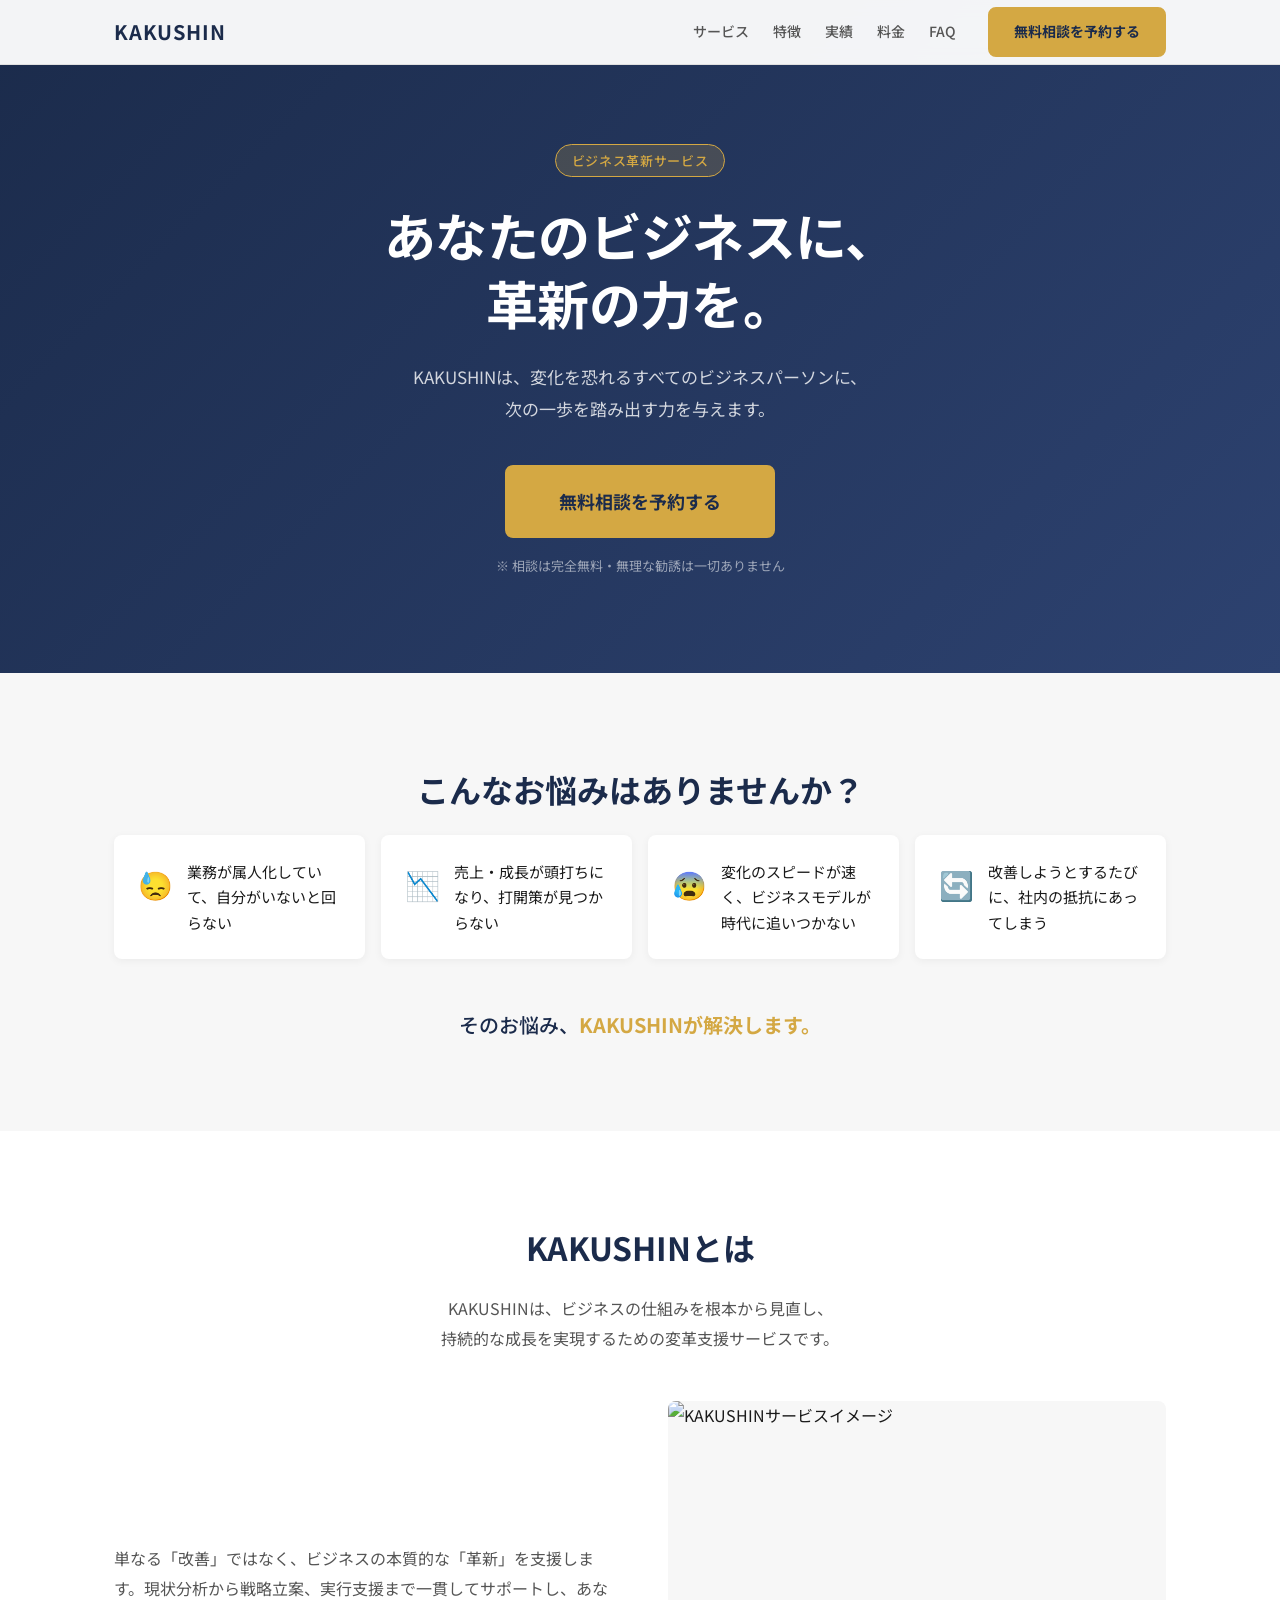
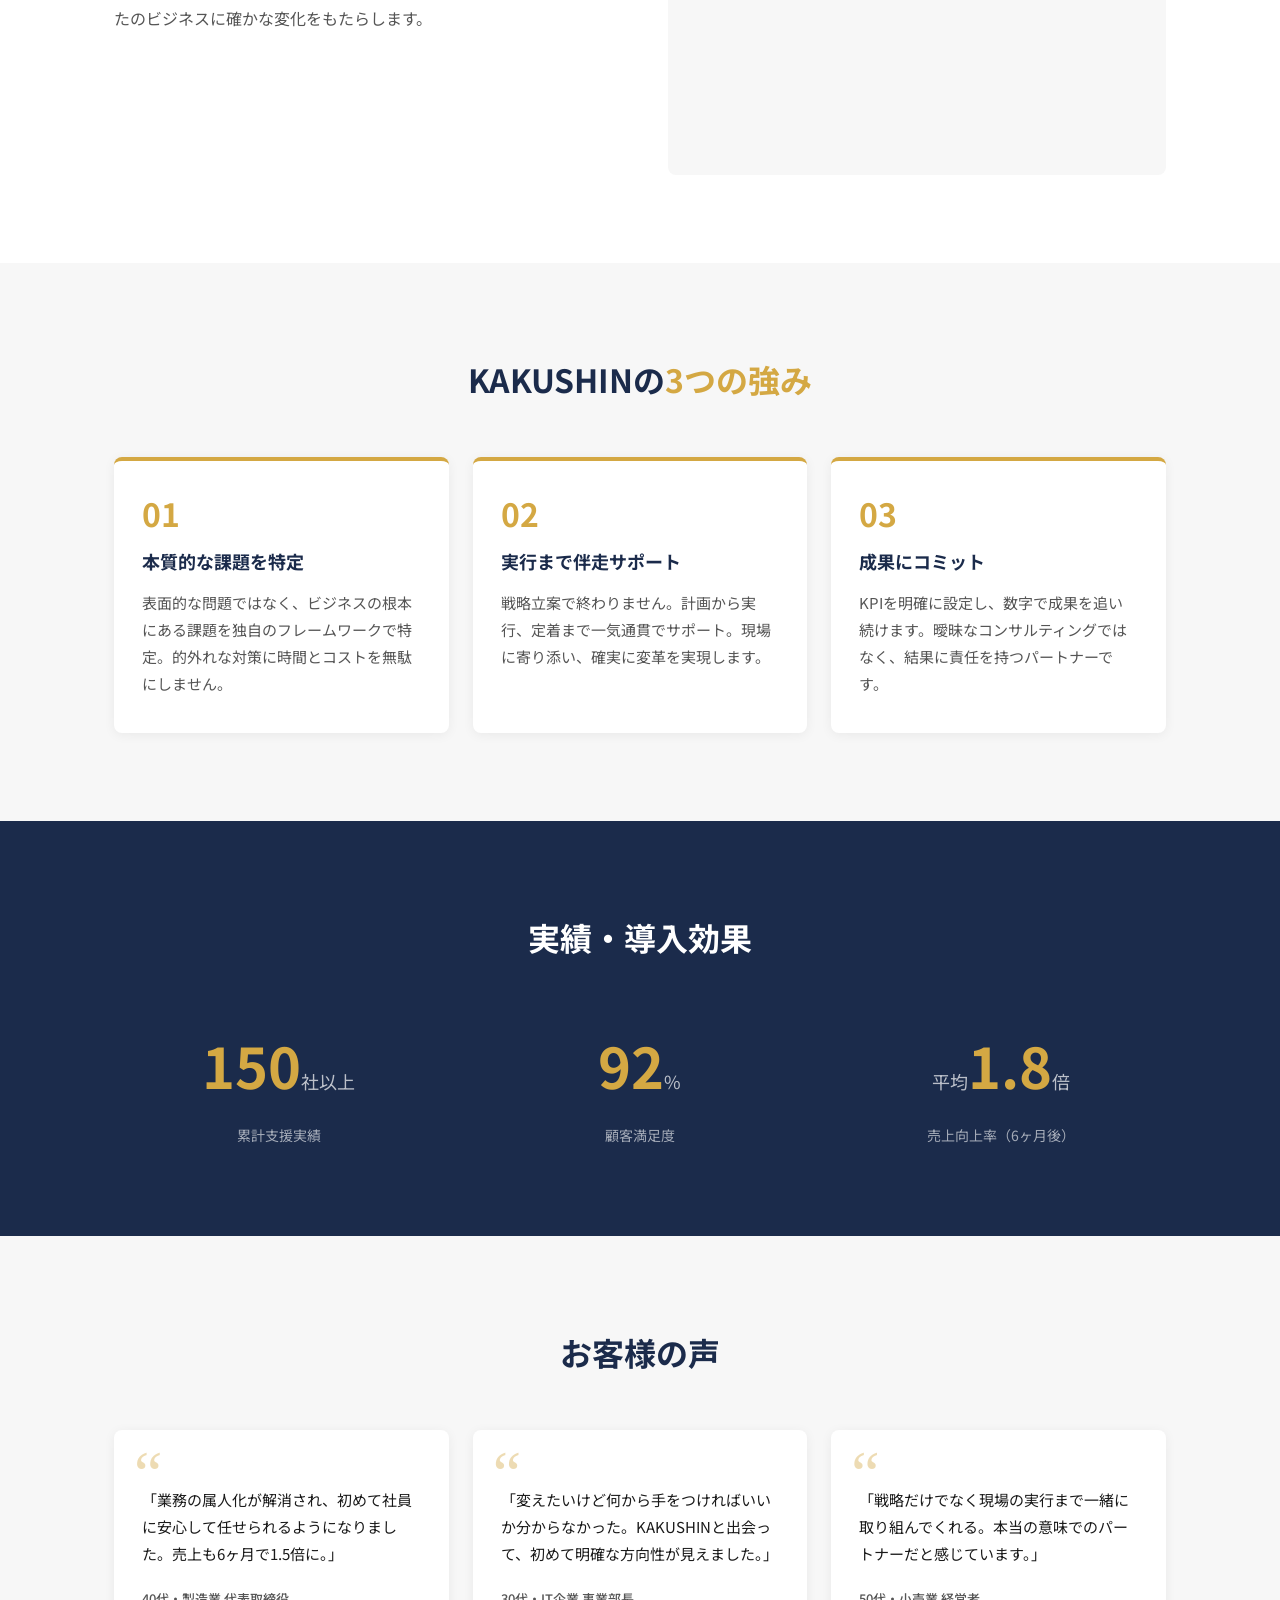
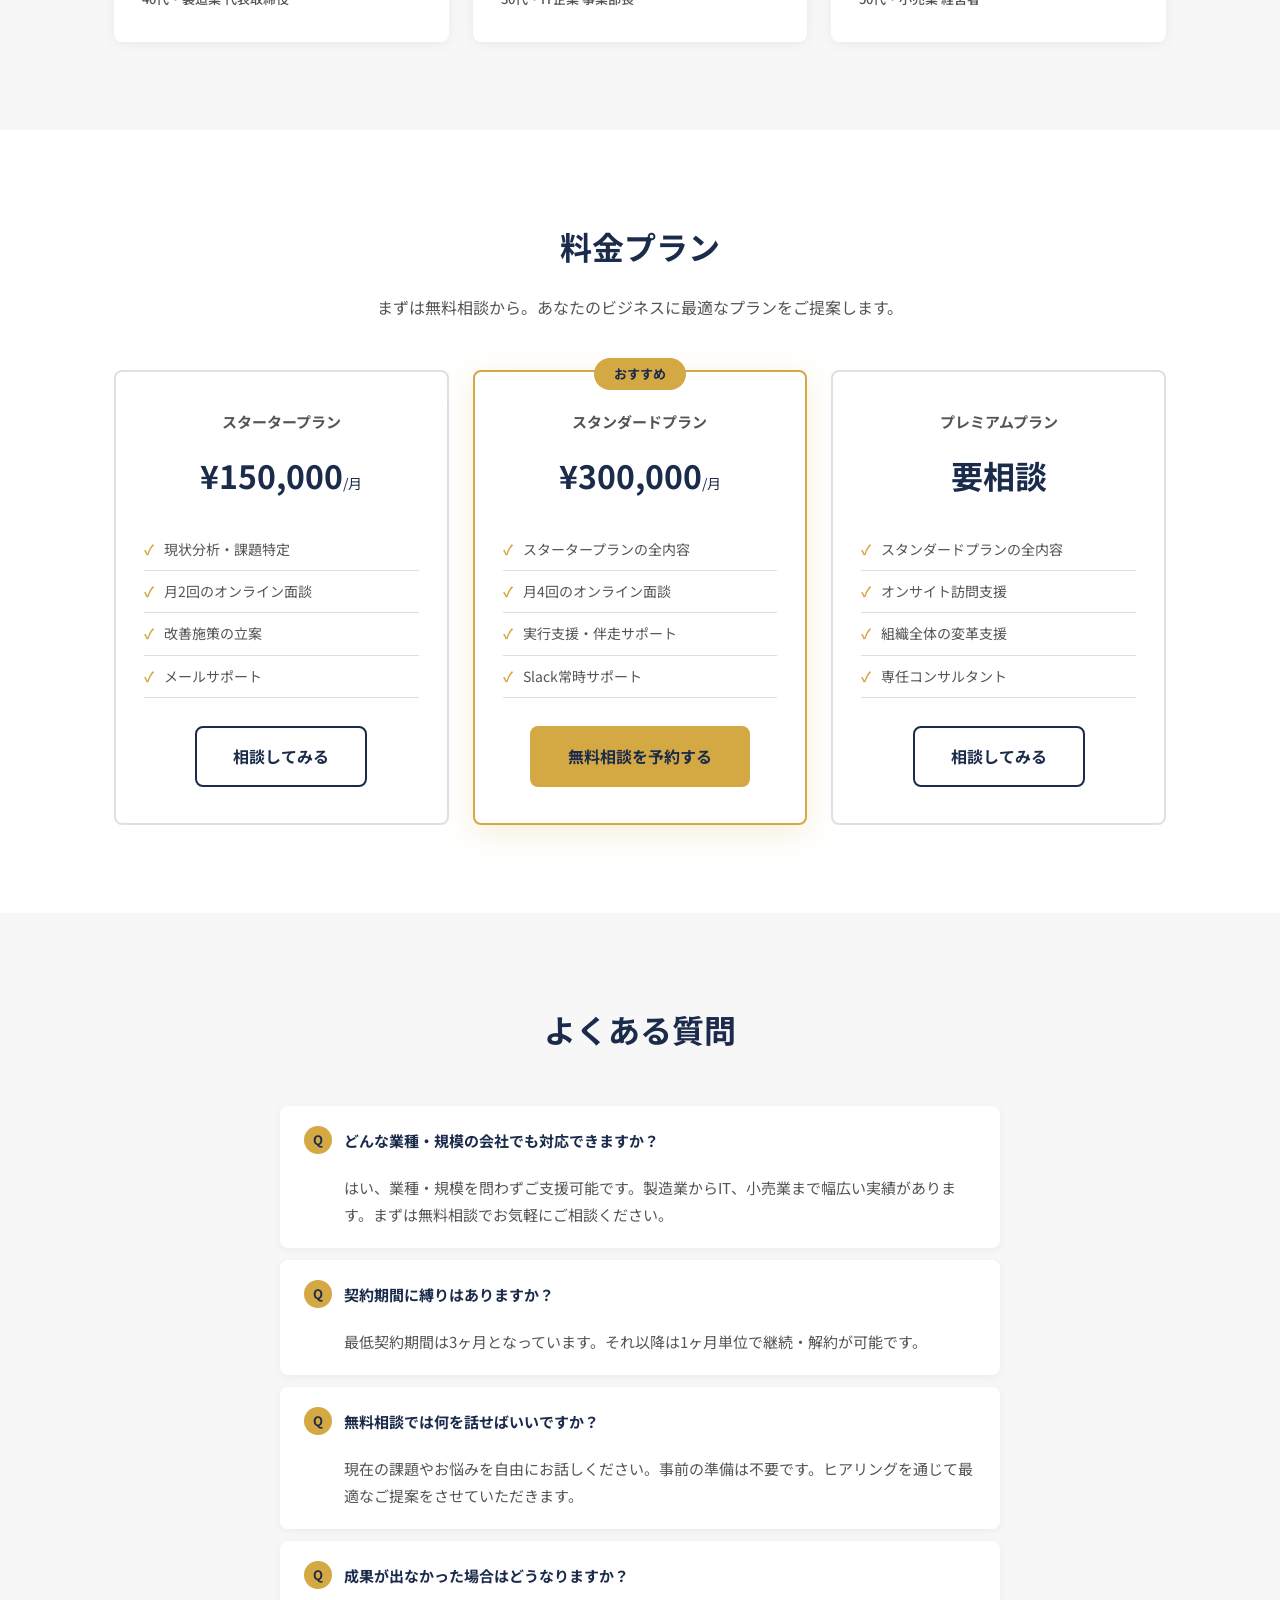
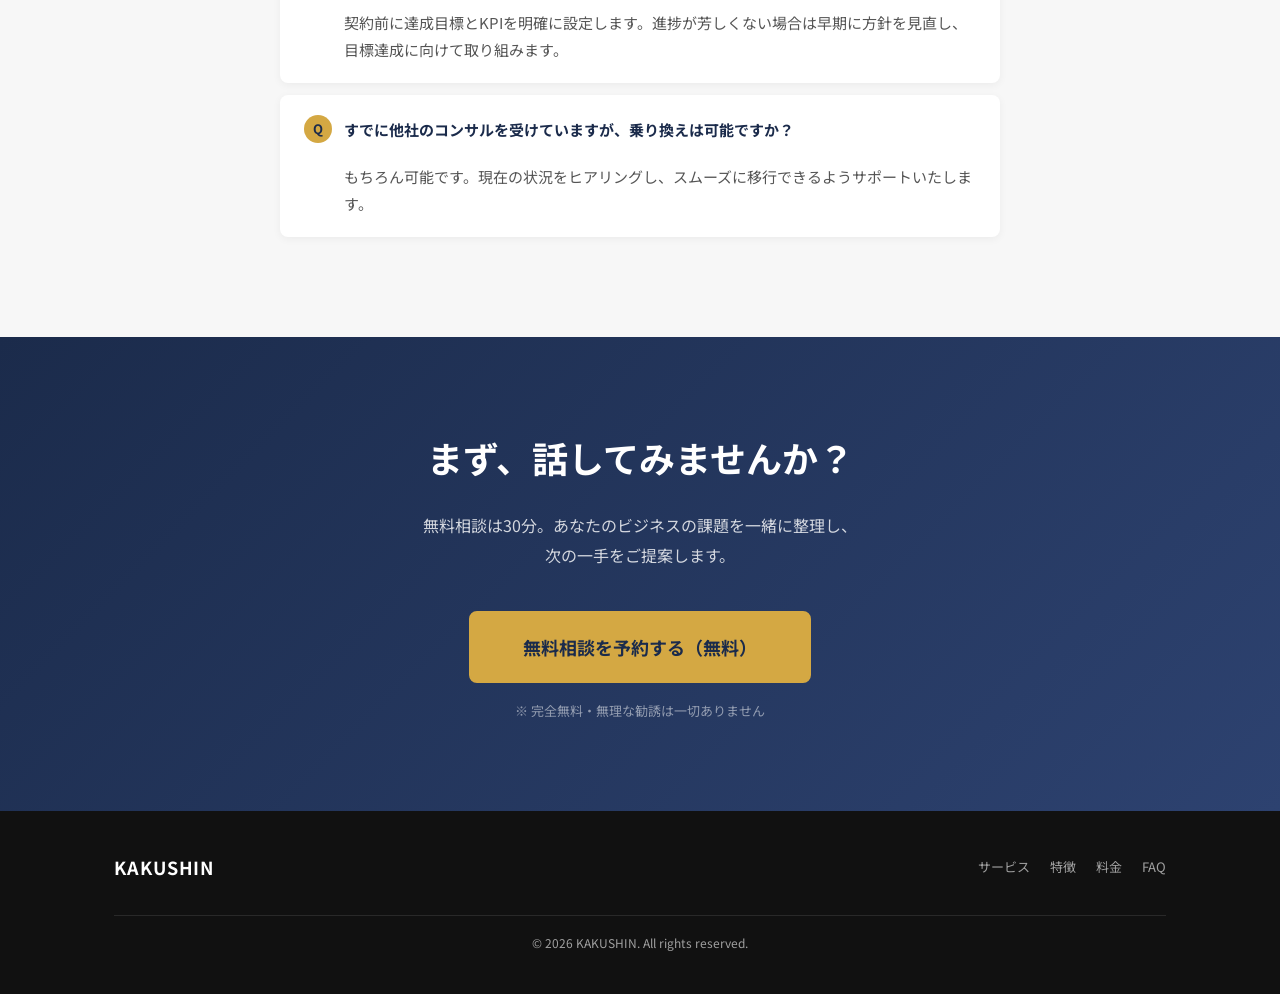
==== index.html @ ec1c3d45 "feat: KAKUSHIN LP初期ファイルを生成 lp-context.mdの内容（KAKUSHIN）を反映してLP制作： - index.html: Hero/課題提起/サービス紹介/特徴/実績" ====
<!DOCTYPE html>
<html lang="ja">
<head>
  <meta charset="UTF-8">
  <meta name="viewport" content="width=device-width, initial-scale=1.0">
  <meta name="description" content="KAKUSHINは、変化を恐れるすべてのビジネスパーソンに、次の一歩を踏み出す力を与えます。ビジネスの仕組みを革新し、持続的な成長を実現する。">
  <meta property="og:title" content="KAKUSHIN | あなたのビジネスに、革新の力を。">
  <meta property="og:description" content="KAKUSHINは、変化を恐れるすべてのビジネスパーソンに、次の一歩を踏み出す力を与えます。">
  <meta property="og:type" content="website">
  <meta property="og:image" content="images/ogp.png">
  <title>KAKUSHIN | あなたのビジネスに、革新の力を。</title>
  <link rel="preconnect" href="https://fonts.googleapis.com">
  <link rel="preconnect" href="https://fonts.gstatic.com" crossorigin>
  <link href="https://fonts.googleapis.com/css2?family=Noto+Sans+JP:wght@400;500;700&display=swap" rel="stylesheet">
  <link rel="stylesheet" href="css/style.css">
</head>
<body>

  <!-- ヘッダー -->
  <header class="header" id="top">
    <div class="container header__inner">
      <a href="#top" class="header__logo">KAKUSHIN</a>
      <nav class="header__nav">
        <a href="#service">サービス</a>
        <a href="#features">特徴</a>
        <a href="#results">実績</a>
        <a href="#price">料金</a>
        <a href="#faq">FAQ</a>
      </nav>
      <a href="#cta" class="btn btn-primary btn--sm">無料相談を予約する</a>
    </div>
  </header>

  <main>

    <!-- Hero -->
    <section class="hero" id="hero">
      <div class="container hero__inner">
        <p class="hero__label">ビジネス革新サービス</p>
        <h1 class="hero__title">あなたのビジネスに、<br>革新の力を。</h1>
        <p class="hero__sub">KAKUSHINは、変化を恐れるすべてのビジネスパーソンに、<br>次の一歩を踏み出す力を与えます。</p>
        <a href="#cta" class="btn btn-primary btn--lg">無料相談を予約する</a>
        <p class="hero__note">※ 相談は完全無料・無理な勧誘は一切ありません</p>
      </div>
    </section>

    <!-- 課題提起 -->
    <section class="problem" id="problem">
      <div class="container">
        <h2 class="section-title">こんなお悩みはありませんか？</h2>
        <ul class="problem__list">
          <li class="problem__item">
            <span class="problem__icon">😓</span>
            <p>業務が属人化していて、自分がいないと回らない</p>
          </li>
          <li class="problem__item">
            <span class="problem__icon">📉</span>
            <p>売上・成長が頭打ちになり、打開策が見つからない</p>
          </li>
          <li class="problem__item">
            <span class="problem__icon">😰</span>
            <p>変化のスピードが速く、ビジネスモデルが時代に追いつかない</p>
          </li>
          <li class="problem__item">
            <span class="problem__icon">🔄</span>
            <p>改善しようとするたびに、社内の抵抗にあってしまう</p>
          </li>
        </ul>
        <p class="problem__message">そのお悩み、<strong>KAKUSHINが解決します。</strong></p>
      </div>
    </section>

    <!-- サービス紹介 -->
    <section class="service" id="service">
      <div class="container">
        <h2 class="section-title">KAKUSHINとは</h2>
        <p class="section-lead">KAKUSHINは、ビジネスの仕組みを根本から見直し、<br>持続的な成長を実現するための変革支援サービスです。</p>
        <div class="service__content">
          <div class="service__text">
            <p>単なる「改善」ではなく、ビジネスの本質的な「革新」を支援します。現状分析から戦略立案、実行支援まで一貫してサポートし、あなたのビジネスに確かな変化をもたらします。</p>
          </div>
          <div class="service__image">
            <img src="images/service.png" alt="KAKUSHINサービスイメージ" loading="lazy" width="560" height="400">
          </div>
        </div>
      </div>
    </section>

    <!-- 特徴 -->
    <section class="features" id="features">
      <div class="container">
        <h2 class="section-title">KAKUSHINの<span class="text-accent">3つの強み</span></h2>
        <div class="features__grid">
          <div class="feature-card">
            <div class="feature-card__number">01</div>
            <h3 class="feature-card__title">本質的な課題を特定</h3>
            <p class="feature-card__text">表面的な問題ではなく、ビジネスの根本にある課題を独自のフレームワークで特定。的外れな対策に時間とコストを無駄にしません。</p>
          </div>
          <div class="feature-card">
            <div class="feature-card__number">02</div>
            <h3 class="feature-card__title">実行まで伴走サポート</h3>
            <p class="feature-card__text">戦略立案で終わりません。計画から実行、定着まで一気通貫でサポート。現場に寄り添い、確実に変革を実現します。</p>
          </div>
          <div class="feature-card">
            <div class="feature-card__number">03</div>
            <h3 class="feature-card__title">成果にコミット</h3>
            <p class="feature-card__text">KPIを明確に設定し、数字で成果を追い続けます。曖昧なコンサルティングではなく、結果に責任を持つパートナーです。</p>
          </div>
        </div>
      </div>
    </section>

    <!-- 実績 -->
    <section class="results" id="results">
      <div class="container">
        <h2 class="section-title">実績・導入効果</h2>
        <div class="results__grid">
          <div class="result-item">
            <p class="result-item__number"><span>150</span>社以上</p>
            <p class="result-item__label">累計支援実績</p>
          </div>
          <div class="result-item">
            <p class="result-item__number"><span>92</span>%</p>
            <p class="result-item__label">顧客満足度</p>
          </div>
          <div class="result-item">
            <p class="result-item__number">平均<span>1.8</span>倍</p>
            <p class="result-item__label">売上向上率（6ヶ月後）</p>
          </div>
        </div>
      </div>
    </section>

    <!-- お客様の声 -->
    <section class="testimonials" id="testimonials">
      <div class="container">
        <h2 class="section-title">お客様の声</h2>
        <div class="testimonials__grid">
          <div class="testimonial-card">
            <p class="testimonial-card__text">「業務の属人化が解消され、初めて社員に安心して任せられるようになりました。売上も6ヶ月で1.5倍に。」</p>
            <p class="testimonial-card__author">40代・製造業 代表取締役</p>
          </div>
          <div class="testimonial-card">
            <p class="testimonial-card__text">「変えたいけど何から手をつければいいか分からなかった。KAKUSHINと出会って、初めて明確な方向性が見えました。」</p>
            <p class="testimonial-card__author">30代・IT企業 事業部長</p>
          </div>
          <div class="testimonial-card">
            <p class="testimonial-card__text">「戦略だけでなく現場の実行まで一緒に取り組んでくれる。本当の意味でのパートナーだと感じています。」</p>
            <p class="testimonial-card__author">50代・小売業 経営者</p>
          </div>
        </div>
      </div>
    </section>

    <!-- 料金 -->
    <section class="price" id="price">
      <div class="container">
        <h2 class="section-title">料金プラン</h2>
        <p class="section-lead">まずは無料相談から。あなたのビジネスに最適なプランをご提案します。</p>
        <div class="price__grid">
          <div class="price-card">
            <p class="price-card__name">スタータープラン</p>
            <p class="price-card__price">¥150,000<span>/月</span></p>
            <ul class="price-card__list">
              <li>現状分析・課題特定</li>
              <li>月2回のオンライン面談</li>
              <li>改善施策の立案</li>
              <li>メールサポート</li>
            </ul>
            <a href="#cta" class="btn btn-outline">相談してみる</a>
          </div>
          <div class="price-card price-card--recommended">
            <p class="price-card__badge">おすすめ</p>
            <p class="price-card__name">スタンダードプラン</p>
            <p class="price-card__price">¥300,000<span>/月</span></p>
            <ul class="price-card__list">
              <li>スタータープランの全内容</li>
              <li>月4回のオンライン面談</li>
              <li>実行支援・伴走サポート</li>
              <li>Slack常時サポート</li>
            </ul>
            <a href="#cta" class="btn btn-primary">無料相談を予約する</a>
          </div>
          <div class="price-card">
            <p class="price-card__name">プレミアムプラン</p>
            <p class="price-card__price">要相談</p>
            <ul class="price-card__list">
              <li>スタンダードプランの全内容</li>
              <li>オンサイト訪問支援</li>
              <li>組織全体の変革支援</li>
              <li>専任コンサルタント</li>
            </ul>
            <a href="#cta" class="btn btn-outline">相談してみる</a>
          </div>
        </div>
      </div>
    </section>

    <!-- FAQ -->
    <section class="faq" id="faq">
      <div class="container">
        <h2 class="section-title">よくある質問</h2>
        <dl class="faq__list">
          <div class="faq__item">
            <dt class="faq__question">どんな業種・規模の会社でも対応できますか？</dt>
            <dd class="faq__answer">はい、業種・規模を問わずご支援可能です。製造業からIT、小売業まで幅広い実績があります。まずは無料相談でお気軽にご相談ください。</dd>
          </div>
          <div class="faq__item">
            <dt class="faq__question">契約期間に縛りはありますか？</dt>
            <dd class="faq__answer">最低契約期間は3ヶ月となっています。それ以降は1ヶ月単位で継続・解約が可能です。</dd>
          </div>
          <div class="faq__item">
            <dt class="faq__question">無料相談では何を話せばいいですか？</dt>
            <dd class="faq__answer">現在の課題やお悩みを自由にお話しください。事前の準備は不要です。ヒアリングを通じて最適なご提案をさせていただきます。</dd>
          </div>
          <div class="faq__item">
            <dt class="faq__question">成果が出なかった場合はどうなりますか？</dt>
            <dd class="faq__answer">契約前に達成目標とKPIを明確に設定します。進捗が芳しくない場合は早期に方針を見直し、目標達成に向けて取り組みます。</dd>
          </div>
          <div class="faq__item">
            <dt class="faq__question">すでに他社のコンサルを受けていますが、乗り換えは可能ですか？</dt>
            <dd class="faq__answer">もちろん可能です。現在の状況をヒアリングし、スムーズに移行できるようサポートいたします。</dd>
          </div>
        </dl>
      </div>
    </section>

    <!-- 最終CTA -->
    <section class="cta" id="cta">
      <div class="container">
        <h2 class="cta__title">まず、話してみませんか？</h2>
        <p class="cta__text">無料相談は30分。あなたのビジネスの課題を一緒に整理し、<br>次の一手をご提案します。</p>
        <a href="https://forms.gle/" class="btn btn-primary btn--lg">無料相談を予約する（無料）</a>
        <p class="cta__note">※ 完全無料・無理な勧誘は一切ありません</p>
      </div>
    </section>

  </main>

  <!-- フッター -->
  <footer class="footer">
    <div class="container footer__inner">
      <p class="footer__logo">KAKUSHIN</p>
      <nav class="footer__nav">
        <a href="#service">サービス</a>
        <a href="#features">特徴</a>
        <a href="#price">料金</a>
        <a href="#faq">FAQ</a>
      </nav>
      <p class="footer__copy">&copy; 2026 KAKUSHIN. All rights reserved.</p>
    </div>
  </footer>

  <script src="js/main.js" defer></script>
</body>
</html>
---- css/style.css ----
/* ============================================
   CSS カスタムプロパティ（デザイントークン）
   ============================================ */
:root {
  --color-primary: #1B2B4B;
  --color-primary-dark: #111d33;
  --color-accent: #D4A843;
  --color-accent-dark: #b8902e;
  --color-text: #1A1A1A;
  --color-text-light: #555555;
  --color-bg: #FFFFFF;
  --color-bg-gray: #F7F7F7;
  --color-bg-dark: #1B2B4B;
  --color-border: #E0E0E0;

  --font-base: 'Noto Sans JP', sans-serif;
  --font-size-base: 16px;
  --line-height-base: 1.8;

  --max-width: 1100px;
  --section-padding: 88px 20px;
  --radius: 8px;

  --transition: 0.2s ease;
}

/* ============================================
   リセット・ベース
   ============================================ */
*, *::before, *::after { box-sizing: border-box; margin: 0; padding: 0; }
html { font-size: var(--font-size-base); scroll-behavior: smooth; }
body { font-family: var(--font-base); color: var(--color-text); line-height: var(--line-height-base); background: var(--color-bg); }
img { max-width: 100%; height: auto; display: block; }
a { color: inherit; text-decoration: none; transition: opacity var(--transition); }
a:hover { opacity: 0.75; }
ul { list-style: none; }

/* ============================================
   コンテナ
   ============================================ */
.container {
  max-width: var(--max-width);
  margin: 0 auto;
  padding: 0 24px;
}

/* ============================================
   共通セクション
   ============================================ */
section { padding: var(--section-padding); }

.section-title {
  font-size: clamp(1.5rem, 3vw, 2rem);
  font-weight: 700;
  text-align: center;
  margin-bottom: 16px;
  color: var(--color-primary);
}

.section-lead {
  font-size: 1rem;
  text-align: center;
  color: var(--color-text-light);
  margin-bottom: 48px;
  line-height: 1.9;
}

.text-accent { color: var(--color-accent); }

/* ============================================
   ボタン
   ============================================ */
.btn {
  display: inline-block;
  padding: 14px 36px;
  border-radius: var(--radius);
  font-size: 1rem;
  font-weight: 700;
  cursor: pointer;
  transition: opacity var(--transition), transform var(--transition);
  border: 2px solid transparent;
  text-align: center;
}
.btn:hover { opacity: 0.88; transform: translateY(-1px); }

.btn-primary {
  background: var(--color-accent);
  color: var(--color-primary);
  border-color: var(--color-accent);
}

.btn-outline {
  background: transparent;
  color: var(--color-primary);
  border-color: var(--color-primary);
}

.btn--sm { padding: 10px 24px; font-size: 0.875rem; }
.btn--lg { padding: 18px 52px; font-size: 1.125rem; }

/* ============================================
   ヘッダー
   ============================================ */
.header {
  position: fixed;
  top: 0;
  left: 0;
  right: 0;
  z-index: 100;
  background: rgba(255, 255, 255, 0.95);
  backdrop-filter: blur(8px);
  border-bottom: 1px solid var(--color-border);
  transition: box-shadow var(--transition);
}
.header.is-scrolled { box-shadow: 0 2px 16px rgba(0,0,0,0.08); }

.header__inner {
  display: flex;
  align-items: center;
  gap: 32px;
  height: 64px;
}

.header__logo {
  font-size: 1.25rem;
  font-weight: 700;
  color: var(--color-primary);
  letter-spacing: 0.05em;
  flex-shrink: 0;
}

.header__nav {
  display: flex;
  gap: 24px;
  margin-left: auto;
}
.header__nav a {
  font-size: 0.875rem;
  color: var(--color-text-light);
  font-weight: 500;
}
.header__nav a:hover { color: var(--color-primary); opacity: 1; }

/* ============================================
   Hero
   ============================================ */
.hero {
  background: linear-gradient(135deg, var(--color-primary) 0%, #2d4270 100%);
  color: #fff;
  padding: 144px 20px 96px;
  text-align: center;
}

.hero__label {
  display: inline-block;
  background: rgba(212, 168, 67, 0.2);
  color: var(--color-accent);
  border: 1px solid var(--color-accent);
  padding: 4px 16px;
  border-radius: 100px;
  font-size: 0.8125rem;
  font-weight: 500;
  margin-bottom: 24px;
  letter-spacing: 0.05em;
}

.hero__title {
  font-size: clamp(2rem, 5vw, 3.25rem);
  font-weight: 700;
  line-height: 1.3;
  margin-bottom: 24px;
  letter-spacing: -0.01em;
}

.hero__sub {
  font-size: clamp(0.9375rem, 2vw, 1.0625rem);
  color: rgba(255,255,255,0.8);
  margin-bottom: 40px;
  line-height: 1.9;
}

.hero__note {
  margin-top: 16px;
  font-size: 0.8125rem;
  color: rgba(255,255,255,0.55);
}

/* ============================================
   課題提起
   ============================================ */
.problem { background: var(--color-bg-gray); }

.problem__list {
  display: grid;
  grid-template-columns: repeat(auto-fit, minmax(240px, 1fr));
  gap: 16px;
  margin-bottom: 48px;
}

.problem__item {
  background: #fff;
  border-radius: var(--radius);
  padding: 24px;
  display: flex;
  align-items: flex-start;
  gap: 14px;
  box-shadow: 0 2px 8px rgba(0,0,0,0.05);
}

.problem__icon { font-size: 1.75rem; flex-shrink: 0; }

.problem__item p { font-size: 0.9375rem; line-height: 1.7; }

.problem__message {
  text-align: center;
  font-size: 1.25rem;
  font-weight: 500;
  color: var(--color-primary);
}
.problem__message strong { color: var(--color-accent); font-weight: 700; }

/* ============================================
   サービス紹介
   ============================================ */
.service__content {
  display: grid;
  grid-template-columns: 1fr 1fr;
  gap: 56px;
  align-items: center;
  margin-top: 48px;
}

.service__text {
  font-size: 1rem;
  line-height: 1.9;
  color: var(--color-text-light);
}

.service__image img {
  border-radius: var(--radius);
  background: var(--color-bg-gray);
  width: 100%;
  aspect-ratio: 4/3;
  object-fit: cover;
}

/* ============================================
   特徴
   ============================================ */
.features { background: var(--color-bg-gray); }

.features__grid {
  display: grid;
  grid-template-columns: repeat(auto-fit, minmax(280px, 1fr));
  gap: 24px;
  margin-top: 48px;
}

.feature-card {
  background: #fff;
  border-radius: var(--radius);
  padding: 36px 28px;
  box-shadow: 0 2px 12px rgba(0,0,0,0.06);
  border-top: 4px solid var(--color-accent);
}

.feature-card__number {
  font-size: 2rem;
  font-weight: 700;
  color: var(--color-accent);
  font-variant-numeric: tabular-nums;
  margin-bottom: 16px;
  line-height: 1;
}

.feature-card__title {
  font-size: 1.125rem;
  font-weight: 700;
  color: var(--color-primary);
  margin-bottom: 12px;
}

.feature-card__text {
  font-size: 0.9375rem;
  color: var(--color-text-light);
  line-height: 1.8;
}

/* ============================================
   実績
   ============================================ */
.results {
  background: var(--color-bg-dark);
  color: #fff;
}
.results .section-title { color: #fff; }

.results__grid {
  display: grid;
  grid-template-columns: repeat(auto-fit, minmax(200px, 1fr));
  gap: 32px;
  margin-top: 48px;
  text-align: center;
}

.result-item__number {
  font-size: 1.125rem;
  color: rgba(255,255,255,0.7);
  margin-bottom: 8px;
}
.result-item__number span {
  font-size: clamp(2.5rem, 5vw, 3.5rem);
  font-weight: 700;
  color: var(--color-accent);
  display: inline-block;
}

.result-item__label {
  font-size: 0.875rem;
  color: rgba(255,255,255,0.6);
}

/* ============================================
   お客様の声
   ============================================ */
.testimonials { background: var(--color-bg-gray); }

.testimonials__grid {
  display: grid;
  grid-template-columns: repeat(auto-fit, minmax(280px, 1fr));
  gap: 24px;
  margin-top: 48px;
}

.testimonial-card {
  background: #fff;
  border-radius: var(--radius);
  padding: 32px 28px;
  box-shadow: 0 2px 12px rgba(0,0,0,0.06);
  position: relative;
}
.testimonial-card::before {
  content: '\201C';
  font-size: 4rem;
  color: var(--color-accent);
  line-height: 1;
  position: absolute;
  top: 12px;
  left: 20px;
  font-family: Georgia, serif;
  opacity: 0.4;
}

.testimonial-card__text {
  font-size: 0.9375rem;
  line-height: 1.8;
  color: var(--color-text);
  margin-bottom: 20px;
  padding-top: 24px;
}

.testimonial-card__author {
  font-size: 0.8125rem;
  color: var(--color-text-light);
  font-weight: 500;
}

/* ============================================
   料金
   ============================================ */
.price__grid {
  display: grid;
  grid-template-columns: repeat(auto-fit, minmax(260px, 1fr));
  gap: 24px;
  margin-top: 48px;
  align-items: start;
}

.price-card {
  background: #fff;
  border: 2px solid var(--color-border);
  border-radius: var(--radius);
  padding: 36px 28px;
  text-align: center;
  position: relative;
}

.price-card--recommended {
  border-color: var(--color-accent);
  box-shadow: 0 8px 32px rgba(212, 168, 67, 0.2);
  transform: scale(1.02);
}

.price-card__badge {
  position: absolute;
  top: -14px;
  left: 50%;
  transform: translateX(-50%);
  background: var(--color-accent);
  color: var(--color-primary);
  font-size: 0.8125rem;
  font-weight: 700;
  padding: 4px 20px;
  border-radius: 100px;
  white-space: nowrap;
}

.price-card__name {
  font-size: 0.9375rem;
  font-weight: 700;
  color: var(--color-text-light);
  margin-bottom: 12px;
}

.price-card__price {
  font-size: 2rem;
  font-weight: 700;
  color: var(--color-primary);
  margin-bottom: 24px;
}
.price-card__price span { font-size: 0.875rem; font-weight: 400; }

.price-card__list {
  text-align: left;
  margin-bottom: 28px;
}
.price-card__list li {
  font-size: 0.875rem;
  color: var(--color-text-light);
  padding: 8px 0;
  border-bottom: 1px solid var(--color-border);
  padding-left: 20px;
  position: relative;
}
.price-card__list li::before {
  content: '✓';
  position: absolute;
  left: 0;
  color: var(--color-accent);
  font-weight: 700;
}

/* ============================================
   FAQ
   ============================================ */
.faq { background: var(--color-bg-gray); }

.faq__list {
  max-width: 720px;
  margin: 48px auto 0;
}

.faq__item {
  background: #fff;
  border-radius: var(--radius);
  margin-bottom: 12px;
  overflow: hidden;
  box-shadow: 0 2px 8px rgba(0,0,0,0.05);
}

.faq__question {
  font-size: 0.9375rem;
  font-weight: 700;
  color: var(--color-primary);
  padding: 20px 24px;
  cursor: pointer;
  display: flex;
  align-items: center;
  gap: 12px;
  user-select: none;
}
.faq__question::before {
  content: 'Q';
  display: inline-flex;
  align-items: center;
  justify-content: center;
  width: 28px;
  height: 28px;
  background: var(--color-accent);
  color: var(--color-primary);
  border-radius: 50%;
  font-size: 0.8125rem;
  font-weight: 700;
  flex-shrink: 0;
}

.faq__answer {
  font-size: 0.9375rem;
  color: var(--color-text-light);
  padding: 0 24px 20px 64px;
  line-height: 1.8;
}

/* ============================================
   CTA
   ============================================ */
.cta {
  background: linear-gradient(135deg, var(--color-primary) 0%, #2d4270 100%);
  color: #fff;
  text-align: center;
}

.cta__title {
  font-size: clamp(1.5rem, 3vw, 2.25rem);
  font-weight: 700;
  margin-bottom: 20px;
}

.cta__text {
  font-size: 1rem;
  color: rgba(255,255,255,0.8);
  margin-bottom: 40px;
  line-height: 1.9;
}

.cta__note {
  margin-top: 16px;
  font-size: 0.8125rem;
  color: rgba(255,255,255,0.5);
}

/* ============================================
   フッター
   ============================================ */
.footer {
  background: #111;
  color: rgba(255,255,255,0.6);
  padding: 40px 20px;
}

.footer__inner {
  display: flex;
  flex-wrap: wrap;
  align-items: center;
  gap: 16px 32px;
}

.footer__logo {
  font-size: 1.125rem;
  font-weight: 700;
  color: #fff;
  letter-spacing: 0.05em;
}

.footer__nav {
  display: flex;
  gap: 20px;
  margin-left: auto;
}
.footer__nav a { font-size: 0.8125rem; }

.footer__copy {
  width: 100%;
  font-size: 0.75rem;
  text-align: center;
  margin-top: 16px;
  padding-top: 16px;
  border-top: 1px solid rgba(255,255,255,0.1);
}

/* ============================================
   スクロールアニメーション
   ============================================ */
.fade-in {
  opacity: 0;
  transform: translateY(20px);
  transition: opacity 0.6s ease, transform 0.6s ease;
}
.fade-in.is-visible {
  opacity: 1;
  transform: translateY(0);
}

/* ============================================
   レスポンシブ
   ============================================ */
@media (max-width: 768px) {
  :root {
    --section-padding: 64px 16px;
  }

  .header__nav { display: none; }
  .header__inner { justify-content: space-between; }

  .hero { padding: 104px 16px 72px; }

  .service__content {
    grid-template-columns: 1fr;
    gap: 32px;
  }
  .service__image { order: -1; }

  .price-card--recommended { transform: scale(1); }

  .footer__nav { display: none; }
  .footer__inner { justify-content: center; }
}

@media (max-width: 480px) {
  .problem__list { grid-template-columns: 1fr; }
  .features__grid { grid-template-columns: 1fr; }
  .testimonials__grid { grid-template-columns: 1fr; }
  .price__grid { grid-template-columns: 1fr; }
}
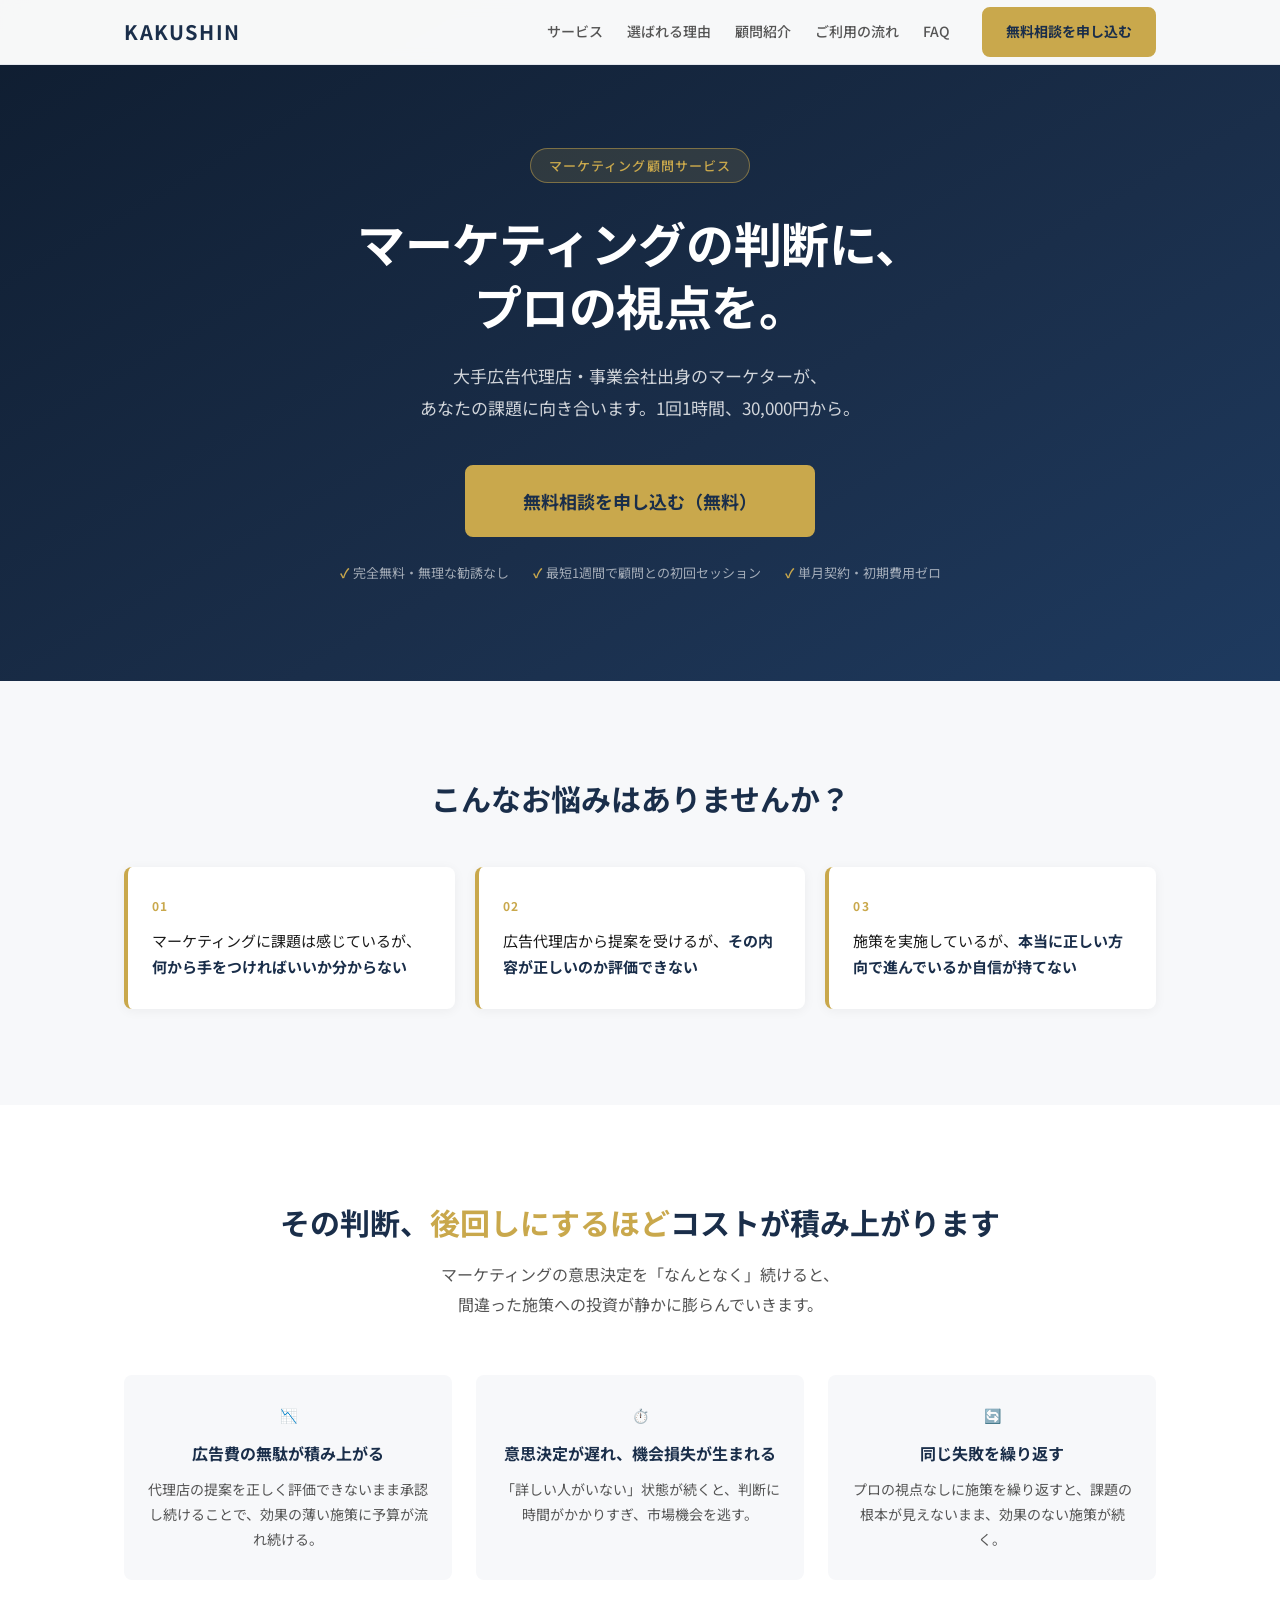
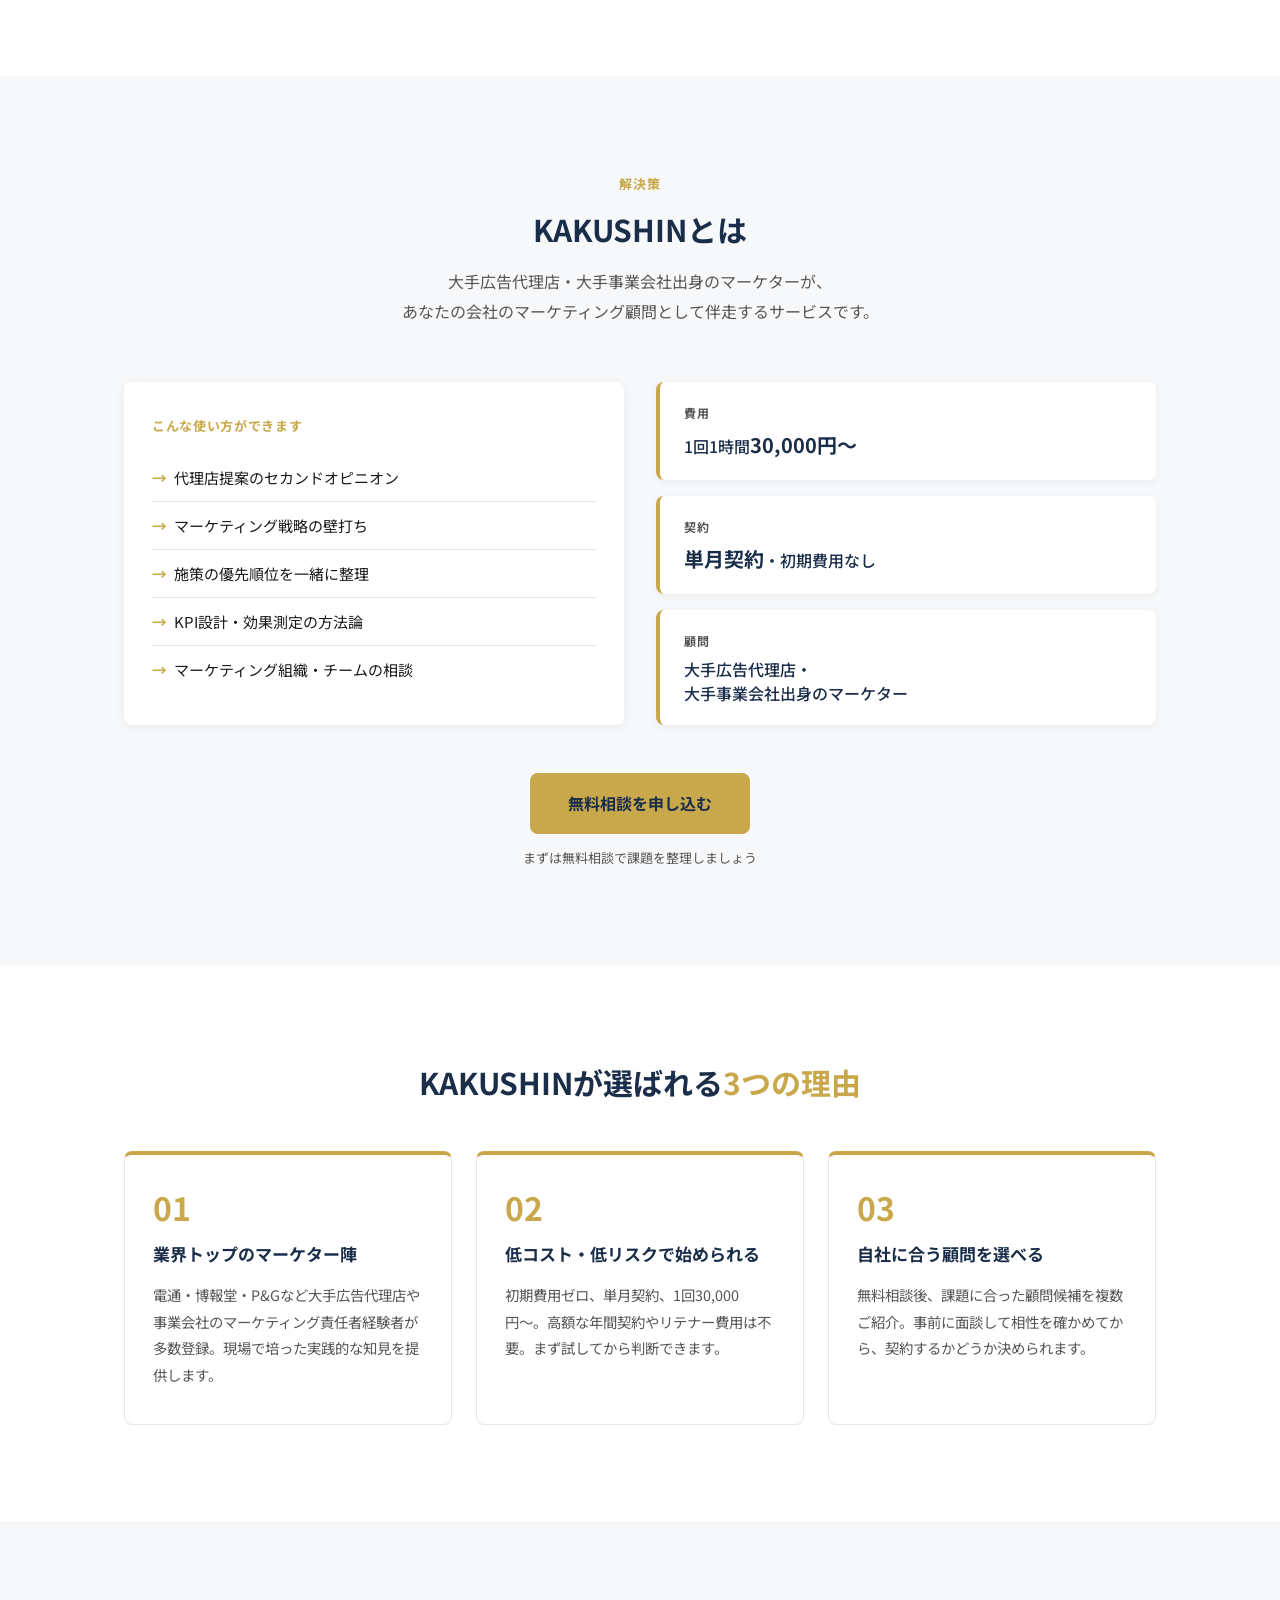
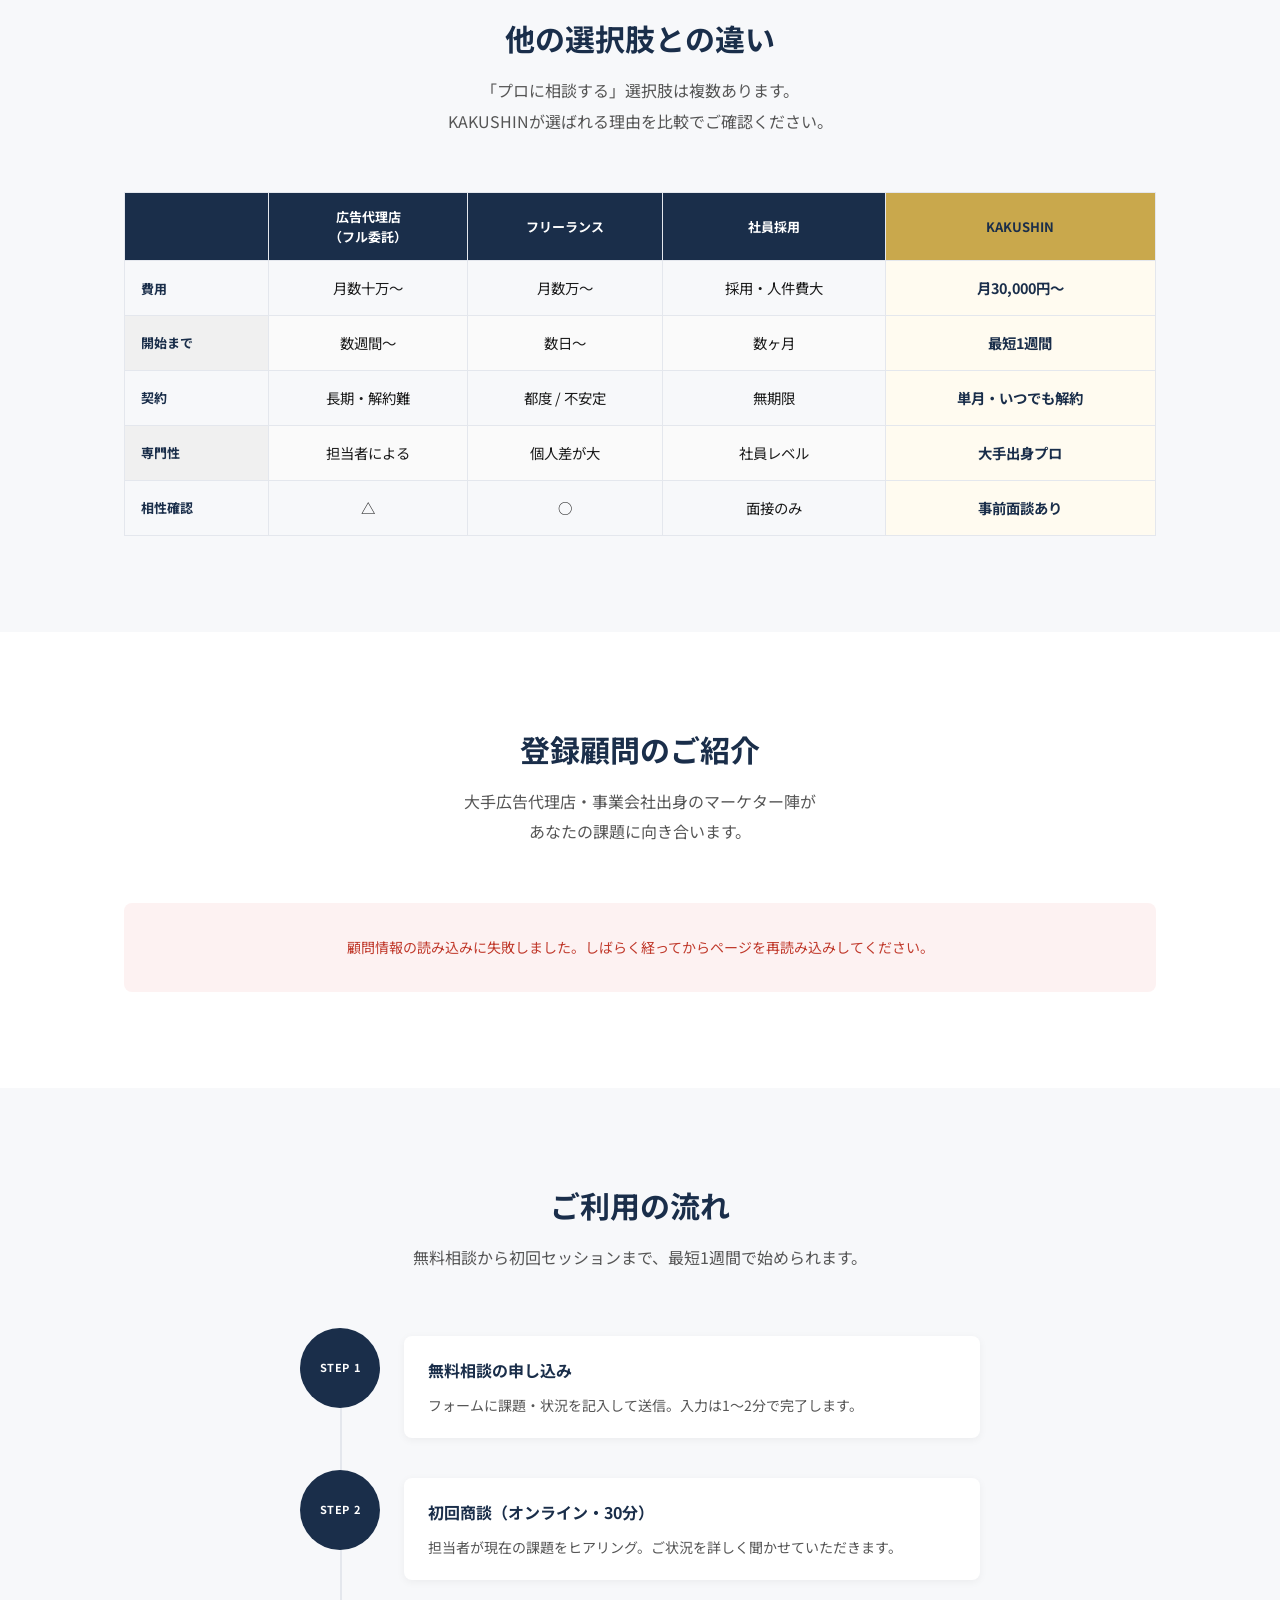
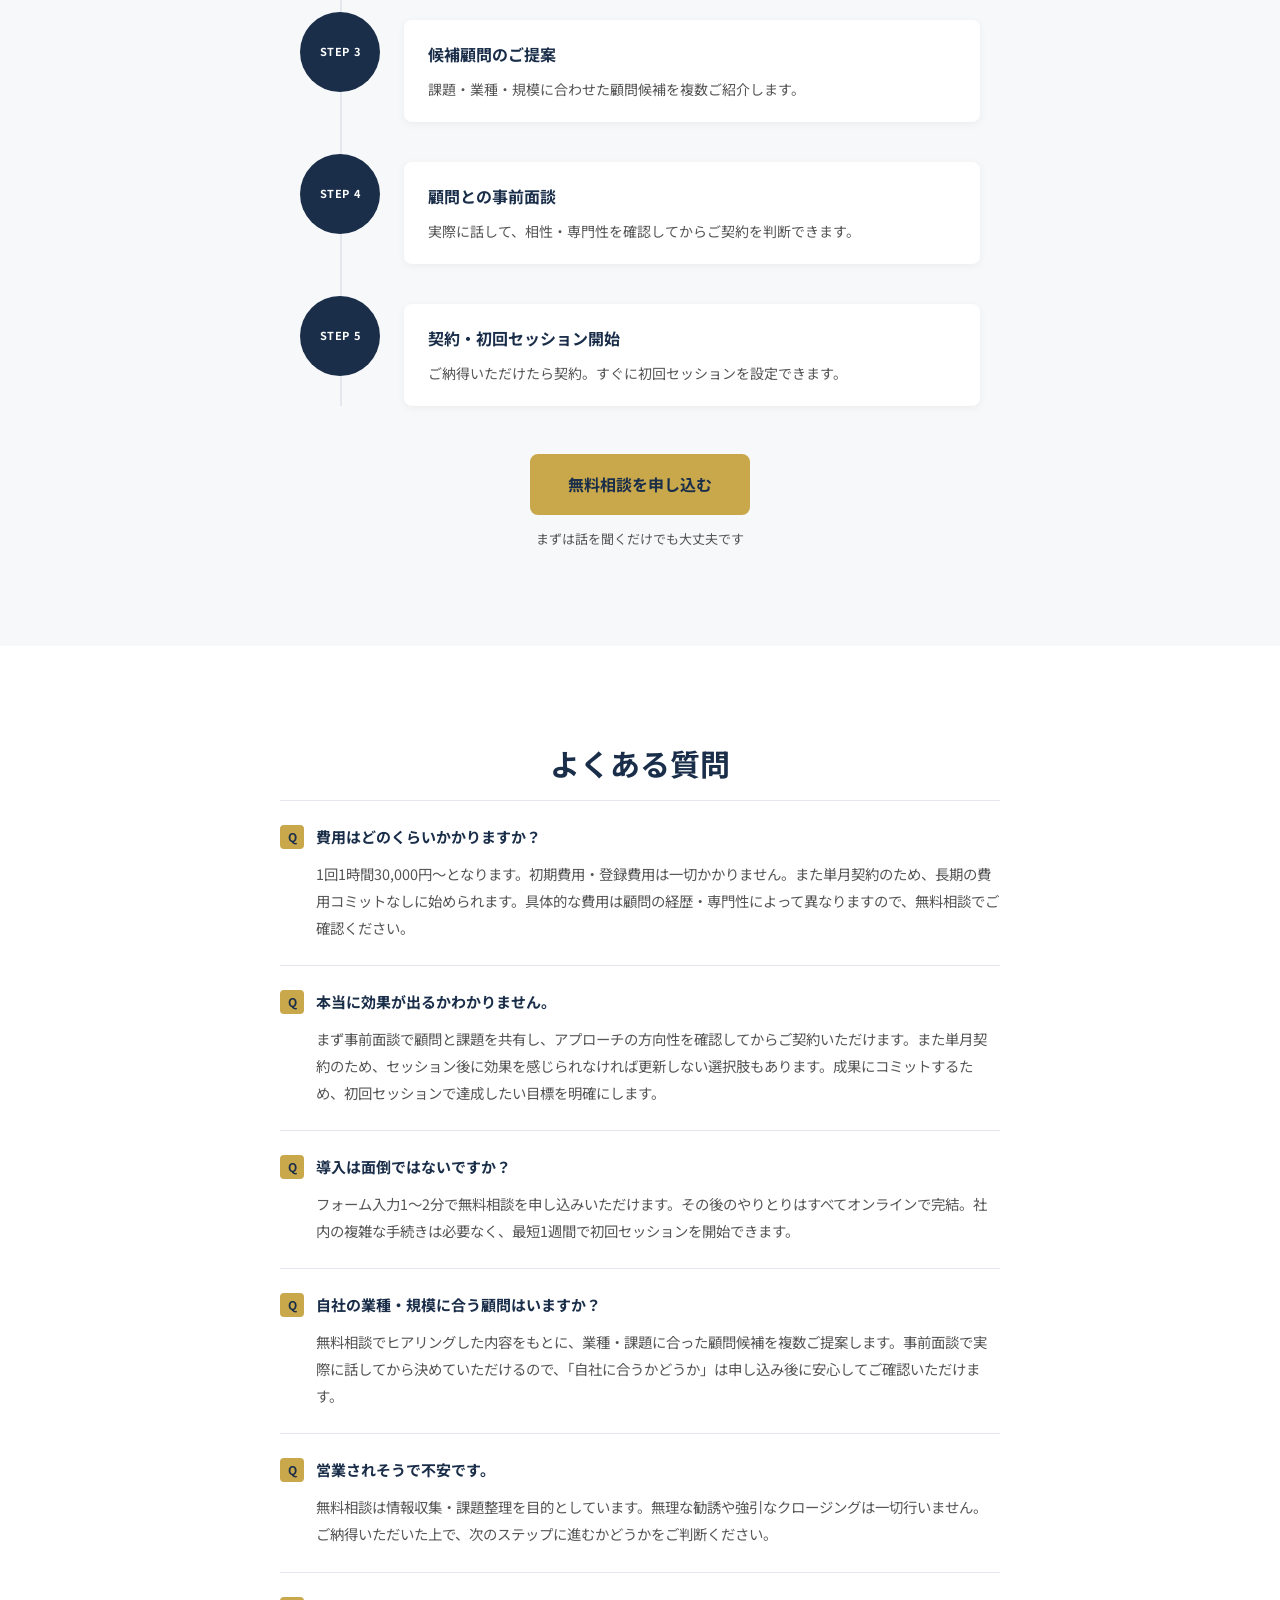
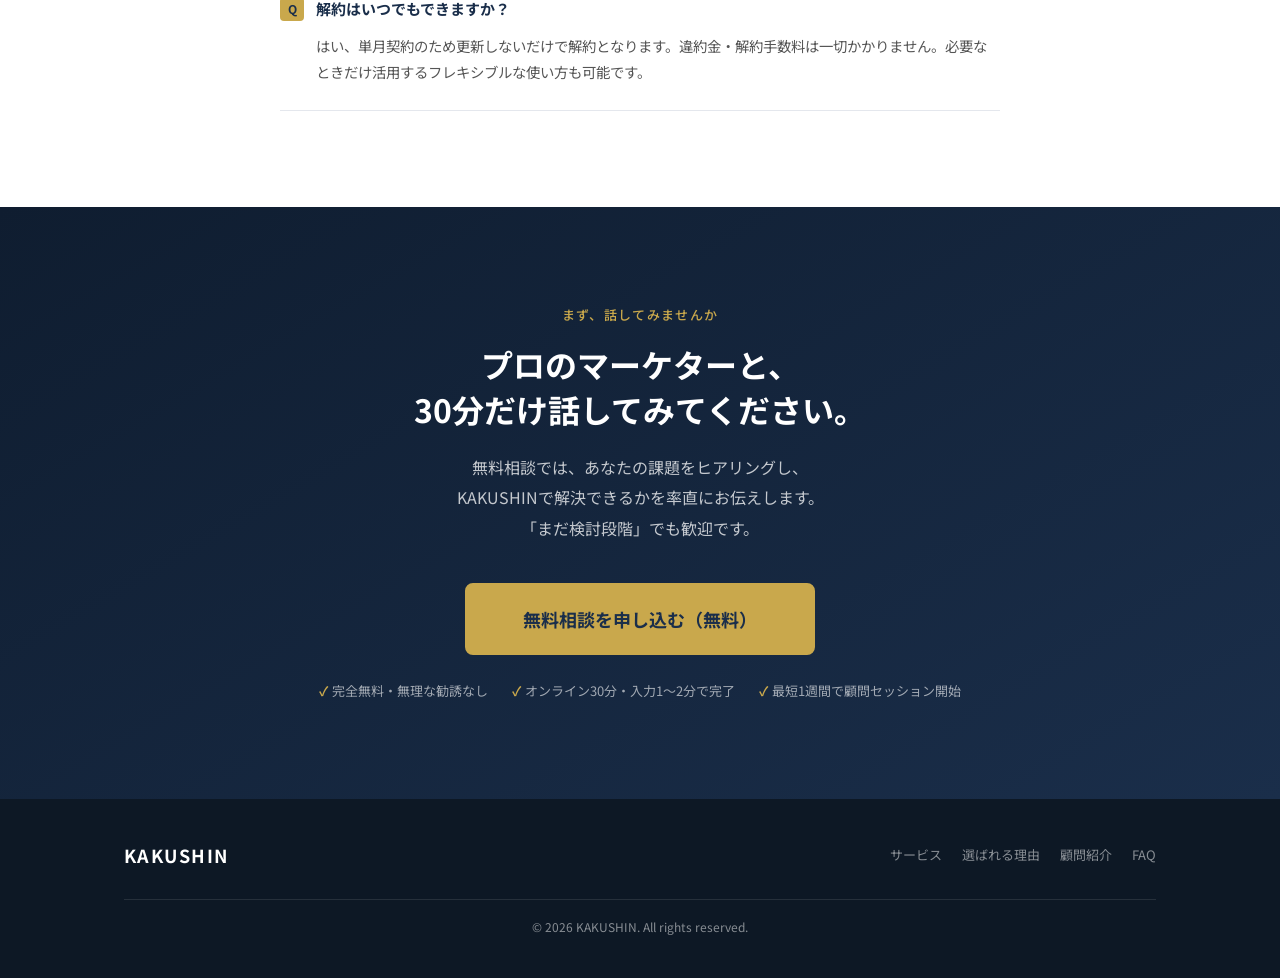
==== commit 44879003: "feat: KAKUSHINマーケティング顧問サービスのLPに作り直す lp-context.mdの正しい商品情報（マーケティング顧問サービス）をもとに全ファイルを再生成:  - index.html" ====
--- a/index.html
+++ b/index.html
@@ -3,12 +3,11 @@
 <head>
   <meta charset="UTF-8">
   <meta name="viewport" content="width=device-width, initial-scale=1.0">
-  <meta name="description" content="KAKUSHINは、変化を恐れるすべてのビジネスパーソンに、次の一歩を踏み出す力を与えます。ビジネスの仕組みを革新し、持続的な成長を実現する。">
-  <meta property="og:title" content="KAKUSHIN | あなたのビジネスに、革新の力を。">
-  <meta property="og:description" content="KAKUSHINは、変化を恐れるすべてのビジネスパーソンに、次の一歩を踏み出す力を与えます。">
+  <meta name="description" content="KAKUSHINは、大手広告代理店・事業会社出身のマーケターに1回1時間30,000円〜相談できるマーケティング顧問サービスです。初期費用なし、単月契約で、あなたのマーケティング課題を解決します。">
+  <meta property="og:title" content="KAKUSHIN | マーケティングの判断に、プロの視点を。">
+  <meta property="og:description" content="大手広告代理店・事業会社出身のマーケターに、1回1時間30,000円〜相談できるマーケティング顧問サービス。">
   <meta property="og:type" content="website">
-  <meta property="og:image" content="images/ogp.png">
-  <title>KAKUSHIN | あなたのビジネスに、革新の力を。</title>
+  <title>KAKUSHIN | マーケティングの判断に、プロの視点を。</title>
   <link rel="preconnect" href="https://fonts.googleapis.com">
   <link rel="preconnect" href="https://fonts.gstatic.com" crossorigin>
   <link href="https://fonts.googleapis.com/css2?family=Noto+Sans+JP:wght@400;500;700&display=swap" rel="stylesheet">
@@ -21,26 +20,30 @@
     <div class="container header__inner">
       <a href="#top" class="header__logo">KAKUSHIN</a>
       <nav class="header__nav">
-        <a href="#service">サービス</a>
-        <a href="#features">特徴</a>
-        <a href="#results">実績</a>
-        <a href="#price">料金</a>
+        <a href="#solution">サービス</a>
+        <a href="#features">選ばれる理由</a>
+        <a href="#advisors">顧問紹介</a>
+        <a href="#flow">ご利用の流れ</a>
         <a href="#faq">FAQ</a>
       </nav>
-      <a href="#cta" class="btn btn-primary btn--sm">無料相談を予約する</a>
+      <a href="#cta" class="btn btn-primary btn--sm">無料相談を申し込む</a>
     </div>
   </header>
 
   <main>
 
-    <!-- Hero -->
+    <!-- FV（ファーストビュー） -->
     <section class="hero" id="hero">
       <div class="container hero__inner">
-        <p class="hero__label">ビジネス革新サービス</p>
-        <h1 class="hero__title">あなたのビジネスに、<br>革新の力を。</h1>
-        <p class="hero__sub">KAKUSHINは、変化を恐れるすべてのビジネスパーソンに、<br>次の一歩を踏み出す力を与えます。</p>
-        <a href="#cta" class="btn btn-primary btn--lg">無料相談を予約する</a>
-        <p class="hero__note">※ 相談は完全無料・無理な勧誘は一切ありません</p>
+        <p class="hero__label">マーケティング顧問サービス</p>
+        <h1 class="hero__title">マーケティングの判断に、<br>プロの視点を。</h1>
+        <p class="hero__sub">大手広告代理店・事業会社出身のマーケターが、<br>あなたの課題に向き合います。<br class="sp-only">1回1時間、30,000円から。</p>
+        <a href="#cta" class="btn btn-primary btn--lg">無料相談を申し込む（無料）</a>
+        <ul class="hero__trust">
+          <li>完全無料・無理な勧誘なし</li>
+          <li>最短1週間で顧問との初回セッション</li>
+          <li>単月契約・初期費用ゼロ</li>
+        </ul>
       </div>
     </section>
 
@@ -48,150 +51,232 @@
     <section class="problem" id="problem">
       <div class="container">
         <h2 class="section-title">こんなお悩みはありませんか？</h2>
-        <ul class="problem__list">
-          <li class="problem__item">
-            <span class="problem__icon">😓</span>
-            <p>業務が属人化していて、自分がいないと回らない</p>
-          </li>
-          <li class="problem__item">
-            <span class="problem__icon">📉</span>
-            <p>売上・成長が頭打ちになり、打開策が見つからない</p>
-          </li>
-          <li class="problem__item">
-            <span class="problem__icon">😰</span>
-            <p>変化のスピードが速く、ビジネスモデルが時代に追いつかない</p>
-          </li>
-          <li class="problem__item">
-            <span class="problem__icon">🔄</span>
-            <p>改善しようとするたびに、社内の抵抗にあってしまう</p>
-          </li>
-        </ul>
-        <p class="problem__message">そのお悩み、<strong>KAKUSHINが解決します。</strong></p>
-      </div>
-    </section>
-
-    <!-- サービス紹介 -->
-    <section class="service" id="service">
-      <div class="container">
+        <div class="problem__grid">
+          <div class="problem__item">
+            <p class="problem__num">01</p>
+            <p class="problem__text">マーケティングに課題は感じているが、<strong>何から手をつければいいか分からない</strong></p>
+          </div>
+          <div class="problem__item">
+            <p class="problem__num">02</p>
+            <p class="problem__text">広告代理店から提案を受けるが、<strong>その内容が正しいのか評価できない</strong></p>
+          </div>
+          <div class="problem__item">
+            <p class="problem__num">03</p>
+            <p class="problem__text">施策を実施しているが、<strong>本当に正しい方向で進んでいるか自信が持てない</strong></p>
+          </div>
+        </div>
+      </div>
+    </section>
+
+    <!-- 放置リスク -->
+    <section class="risk" id="risk">
+      <div class="container">
+        <h2 class="section-title">その判断、<span class="text-accent">後回しにするほど</span>コストが積み上がります</h2>
+        <p class="section-lead">マーケティングの意思決定を「なんとなく」続けると、<br>間違った施策への投資が静かに膨らんでいきます。</p>
+        <div class="risk__grid">
+          <div class="risk__item">
+            <p class="risk__icon">📉</p>
+            <h3>広告費の無駄が積み上がる</h3>
+            <p>代理店の提案を正しく評価できないまま承認し続けることで、効果の薄い施策に予算が流れ続ける。</p>
+          </div>
+          <div class="risk__item">
+            <p class="risk__icon">⏱️</p>
+            <h3>意思決定が遅れ、機会損失が生まれる</h3>
+            <p>「詳しい人がいない」状態が続くと、判断に時間がかかりすぎ、市場機会を逃す。</p>
+          </div>
+          <div class="risk__item">
+            <p class="risk__icon">🔄</p>
+            <h3>同じ失敗を繰り返す</h3>
+            <p>プロの視点なしに施策を繰り返すと、課題の根本が見えないまま、効果のない施策が続く。</p>
+          </div>
+        </div>
+      </div>
+    </section>
+
+    <!-- 解決策 -->
+    <section class="solution" id="solution">
+      <div class="container">
+        <p class="solution__eyebrow">解決策</p>
         <h2 class="section-title">KAKUSHINとは</h2>
-        <p class="section-lead">KAKUSHINは、ビジネスの仕組みを根本から見直し、<br>持続的な成長を実現するための変革支援サービスです。</p>
-        <div class="service__content">
-          <div class="service__text">
-            <p>単なる「改善」ではなく、ビジネスの本質的な「革新」を支援します。現状分析から戦略立案、実行支援まで一貫してサポートし、あなたのビジネスに確かな変化をもたらします。</p>
-          </div>
-          <div class="service__image">
-            <img src="images/service.png" alt="KAKUSHINサービスイメージ" loading="lazy" width="560" height="400">
-          </div>
-        </div>
-      </div>
-    </section>
-
-    <!-- 特徴 -->
+        <p class="section-lead">大手広告代理店・大手事業会社出身のマーケターが、<br>あなたの会社のマーケティング顧問として伴走するサービスです。</p>
+        <div class="solution__content">
+          <div class="solution__cards">
+            <div class="solution__card">
+              <p class="solution__card-label">こんな使い方ができます</p>
+              <ul class="solution__list">
+                <li>代理店提案のセカンドオピニオン</li>
+                <li>マーケティング戦略の壁打ち</li>
+                <li>施策の優先順位を一緒に整理</li>
+                <li>KPI設計・効果測定の方法論</li>
+                <li>マーケティング組織・チームの相談</li>
+              </ul>
+            </div>
+          </div>
+          <div class="solution__specs">
+            <div class="solution__spec">
+              <p class="solution__spec-label">費用</p>
+              <p class="solution__spec-value">1回1時間<strong>30,000円〜</strong></p>
+            </div>
+            <div class="solution__spec">
+              <p class="solution__spec-label">契約</p>
+              <p class="solution__spec-value"><strong>単月契約</strong>・初期費用なし</p>
+            </div>
+            <div class="solution__spec">
+              <p class="solution__spec-label">顧問</p>
+              <p class="solution__spec-value">大手広告代理店・<br>大手事業会社出身のマーケター</p>
+            </div>
+          </div>
+        </div>
+        <div class="solution__cta">
+          <a href="#cta" class="btn btn-primary">無料相談を申し込む</a>
+          <p class="solution__cta-note">まずは無料相談で課題を整理しましょう</p>
+        </div>
+      </div>
+    </section>
+
+    <!-- 選ばれる理由 -->
     <section class="features" id="features">
       <div class="container">
-        <h2 class="section-title">KAKUSHINの<span class="text-accent">3つの強み</span></h2>
+        <h2 class="section-title">KAKUSHINが選ばれる<span class="text-accent">3つの理由</span></h2>
         <div class="features__grid">
           <div class="feature-card">
             <div class="feature-card__number">01</div>
-            <h3 class="feature-card__title">本質的な課題を特定</h3>
-            <p class="feature-card__text">表面的な問題ではなく、ビジネスの根本にある課題を独自のフレームワークで特定。的外れな対策に時間とコストを無駄にしません。</p>
+            <h3 class="feature-card__title">業界トップのマーケター陣</h3>
+            <p class="feature-card__text">電通・博報堂・P&Gなど大手広告代理店や事業会社のマーケティング責任者経験者が多数登録。現場で培った実践的な知見を提供します。</p>
           </div>
           <div class="feature-card">
             <div class="feature-card__number">02</div>
-            <h3 class="feature-card__title">実行まで伴走サポート</h3>
-            <p class="feature-card__text">戦略立案で終わりません。計画から実行、定着まで一気通貫でサポート。現場に寄り添い、確実に変革を実現します。</p>
+            <h3 class="feature-card__title">低コスト・低リスクで始められる</h3>
+            <p class="feature-card__text">初期費用ゼロ、単月契約、1回30,000円〜。高額な年間契約やリテナー費用は不要。まず試してから判断できます。</p>
           </div>
           <div class="feature-card">
             <div class="feature-card__number">03</div>
-            <h3 class="feature-card__title">成果にコミット</h3>
-            <p class="feature-card__text">KPIを明確に設定し、数字で成果を追い続けます。曖昧なコンサルティングではなく、結果に責任を持つパートナーです。</p>
-          </div>
-        </div>
-      </div>
-    </section>
-
-    <!-- 実績 -->
-    <section class="results" id="results">
-      <div class="container">
-        <h2 class="section-title">実績・導入効果</h2>
-        <div class="results__grid">
-          <div class="result-item">
-            <p class="result-item__number"><span>150</span>社以上</p>
-            <p class="result-item__label">累計支援実績</p>
-          </div>
-          <div class="result-item">
-            <p class="result-item__number"><span>92</span>%</p>
-            <p class="result-item__label">顧客満足度</p>
-          </div>
-          <div class="result-item">
-            <p class="result-item__number">平均<span>1.8</span>倍</p>
-            <p class="result-item__label">売上向上率（6ヶ月後）</p>
-          </div>
-        </div>
-      </div>
-    </section>
-
-    <!-- お客様の声 -->
-    <section class="testimonials" id="testimonials">
-      <div class="container">
-        <h2 class="section-title">お客様の声</h2>
-        <div class="testimonials__grid">
-          <div class="testimonial-card">
-            <p class="testimonial-card__text">「業務の属人化が解消され、初めて社員に安心して任せられるようになりました。売上も6ヶ月で1.5倍に。」</p>
-            <p class="testimonial-card__author">40代・製造業 代表取締役</p>
-          </div>
-          <div class="testimonial-card">
-            <p class="testimonial-card__text">「変えたいけど何から手をつければいいか分からなかった。KAKUSHINと出会って、初めて明確な方向性が見えました。」</p>
-            <p class="testimonial-card__author">30代・IT企業 事業部長</p>
-          </div>
-          <div class="testimonial-card">
-            <p class="testimonial-card__text">「戦略だけでなく現場の実行まで一緒に取り組んでくれる。本当の意味でのパートナーだと感じています。」</p>
-            <p class="testimonial-card__author">50代・小売業 経営者</p>
-          </div>
-        </div>
-      </div>
-    </section>
-
-    <!-- 料金 -->
-    <section class="price" id="price">
-      <div class="container">
-        <h2 class="section-title">料金プラン</h2>
-        <p class="section-lead">まずは無料相談から。あなたのビジネスに最適なプランをご提案します。</p>
-        <div class="price__grid">
-          <div class="price-card">
-            <p class="price-card__name">スタータープラン</p>
-            <p class="price-card__price">¥150,000<span>/月</span></p>
-            <ul class="price-card__list">
-              <li>現状分析・課題特定</li>
-              <li>月2回のオンライン面談</li>
-              <li>改善施策の立案</li>
-              <li>メールサポート</li>
-            </ul>
-            <a href="#cta" class="btn btn-outline">相談してみる</a>
-          </div>
-          <div class="price-card price-card--recommended">
-            <p class="price-card__badge">おすすめ</p>
-            <p class="price-card__name">スタンダードプラン</p>
-            <p class="price-card__price">¥300,000<span>/月</span></p>
-            <ul class="price-card__list">
-              <li>スタータープランの全内容</li>
-              <li>月4回のオンライン面談</li>
-              <li>実行支援・伴走サポート</li>
-              <li>Slack常時サポート</li>
-            </ul>
-            <a href="#cta" class="btn btn-primary">無料相談を予約する</a>
-          </div>
-          <div class="price-card">
-            <p class="price-card__name">プレミアムプラン</p>
-            <p class="price-card__price">要相談</p>
-            <ul class="price-card__list">
-              <li>スタンダードプランの全内容</li>
-              <li>オンサイト訪問支援</li>
-              <li>組織全体の変革支援</li>
-              <li>専任コンサルタント</li>
-            </ul>
-            <a href="#cta" class="btn btn-outline">相談してみる</a>
-          </div>
+            <h3 class="feature-card__title">自社に合う顧問を選べる</h3>
+            <p class="feature-card__text">無料相談後、課題に合った顧問候補を複数ご紹介。事前に面談して相性を確かめてから、契約するかどうか決められます。</p>
+          </div>
+        </div>
+      </div>
+    </section>
+
+    <!-- 競合比較 -->
+    <section class="compare" id="compare">
+      <div class="container">
+        <h2 class="section-title">他の選択肢との違い</h2>
+        <p class="section-lead">「プロに相談する」選択肢は複数あります。<br>KAKUSHINが選ばれる理由を比較でご確認ください。</p>
+        <div class="compare__wrap">
+          <table class="compare__table">
+            <thead>
+              <tr>
+                <th></th>
+                <th>広告代理店<br>（フル委託）</th>
+                <th>フリーランス</th>
+                <th>社員採用</th>
+                <th class="compare__th--highlight">KAKUSHIN</th>
+              </tr>
+            </thead>
+            <tbody>
+              <tr>
+                <td>費用</td>
+                <td>月数十万〜</td>
+                <td>月数万〜</td>
+                <td>採用・人件費大</td>
+                <td class="compare__td--highlight"><strong>月30,000円〜</strong></td>
+              </tr>
+              <tr>
+                <td>開始まで</td>
+                <td>数週間〜</td>
+                <td>数日〜</td>
+                <td>数ヶ月</td>
+                <td class="compare__td--highlight"><strong>最短1週間</strong></td>
+              </tr>
+              <tr>
+                <td>契約</td>
+                <td>長期・解約難</td>
+                <td>都度 / 不安定</td>
+                <td>無期限</td>
+                <td class="compare__td--highlight"><strong>単月・いつでも解約</strong></td>
+              </tr>
+              <tr>
+                <td>専門性</td>
+                <td>担当者による</td>
+                <td>個人差が大</td>
+                <td>社員レベル</td>
+                <td class="compare__td--highlight"><strong>大手出身プロ</strong></td>
+              </tr>
+              <tr>
+                <td>相性確認</td>
+                <td>△</td>
+                <td>○</td>
+                <td>面接のみ</td>
+                <td class="compare__td--highlight"><strong>事前面談あり</strong></td>
+              </tr>
+            </tbody>
+          </table>
+        </div>
+      </div>
+    </section>
+
+    <!-- 顧問紹介（CSV動的読み込み） -->
+    <section class="advisors" id="advisors">
+      <div class="container">
+        <h2 class="section-title">登録顧問のご紹介</h2>
+        <p class="section-lead">大手広告代理店・事業会社出身のマーケター陣が<br>あなたの課題に向き合います。</p>
+        <div id="advisors-grid" class="advisors__grid">
+          <div class="advisors__loading">
+            <p>顧問情報を読み込み中...</p>
+          </div>
+        </div>
+        <div id="advisors-error" class="advisors__error" style="display:none;">
+          <p>顧問情報の読み込みに失敗しました。しばらく経ってからページを再読み込みしてください。</p>
+        </div>
+      </div>
+    </section>
+
+    <!-- ご利用の流れ -->
+    <section class="flow" id="flow">
+      <div class="container">
+        <h2 class="section-title">ご利用の流れ</h2>
+        <p class="section-lead">無料相談から初回セッションまで、最短1週間で始められます。</p>
+        <ol class="flow__list">
+          <li class="flow__item">
+            <div class="flow__step">STEP 1</div>
+            <div class="flow__body">
+              <h3>無料相談の申し込み</h3>
+              <p>フォームに課題・状況を記入して送信。入力は1〜2分で完了します。</p>
+            </div>
+          </li>
+          <li class="flow__item">
+            <div class="flow__step">STEP 2</div>
+            <div class="flow__body">
+              <h3>初回商談（オンライン・30分）</h3>
+              <p>担当者が現在の課題をヒアリング。ご状況を詳しく聞かせていただきます。</p>
+            </div>
+          </li>
+          <li class="flow__item">
+            <div class="flow__step">STEP 3</div>
+            <div class="flow__body">
+              <h3>候補顧問のご提案</h3>
+              <p>課題・業種・規模に合わせた顧問候補を複数ご紹介します。</p>
+            </div>
+          </li>
+          <li class="flow__item">
+            <div class="flow__step">STEP 4</div>
+            <div class="flow__body">
+              <h3>顧問との事前面談</h3>
+              <p>実際に話して、相性・専門性を確認してからご契約を判断できます。</p>
+            </div>
+          </li>
+          <li class="flow__item flow__item--last">
+            <div class="flow__step">STEP 5</div>
+            <div class="flow__body">
+              <h3>契約・初回セッション開始</h3>
+              <p>ご納得いただけたら契約。すぐに初回セッションを設定できます。</p>
+            </div>
+          </li>
+        </ol>
+        <div class="flow__cta">
+          <a href="#cta" class="btn btn-primary">無料相談を申し込む</a>
+          <p class="flow__cta-note">まずは話を聞くだけでも大丈夫です</p>
         </div>
       </div>
     </section>
@@ -202,24 +287,28 @@
         <h2 class="section-title">よくある質問</h2>
         <dl class="faq__list">
           <div class="faq__item">
-            <dt class="faq__question">どんな業種・規模の会社でも対応できますか？</dt>
-            <dd class="faq__answer">はい、業種・規模を問わずご支援可能です。製造業からIT、小売業まで幅広い実績があります。まずは無料相談でお気軽にご相談ください。</dd>
-          </div>
-          <div class="faq__item">
-            <dt class="faq__question">契約期間に縛りはありますか？</dt>
-            <dd class="faq__answer">最低契約期間は3ヶ月となっています。それ以降は1ヶ月単位で継続・解約が可能です。</dd>
-          </div>
-          <div class="faq__item">
-            <dt class="faq__question">無料相談では何を話せばいいですか？</dt>
-            <dd class="faq__answer">現在の課題やお悩みを自由にお話しください。事前の準備は不要です。ヒアリングを通じて最適なご提案をさせていただきます。</dd>
-          </div>
-          <div class="faq__item">
-            <dt class="faq__question">成果が出なかった場合はどうなりますか？</dt>
-            <dd class="faq__answer">契約前に達成目標とKPIを明確に設定します。進捗が芳しくない場合は早期に方針を見直し、目標達成に向けて取り組みます。</dd>
-          </div>
-          <div class="faq__item">
-            <dt class="faq__question">すでに他社のコンサルを受けていますが、乗り換えは可能ですか？</dt>
-            <dd class="faq__answer">もちろん可能です。現在の状況をヒアリングし、スムーズに移行できるようサポートいたします。</dd>
+            <dt class="faq__question">費用はどのくらいかかりますか？</dt>
+            <dd class="faq__answer">1回1時間30,000円〜となります。初期費用・登録費用は一切かかりません。また単月契約のため、長期の費用コミットなしに始められます。具体的な費用は顧問の経歴・専門性によって異なりますので、無料相談でご確認ください。</dd>
+          </div>
+          <div class="faq__item">
+            <dt class="faq__question">本当に効果が出るかわかりません。</dt>
+            <dd class="faq__answer">まず事前面談で顧問と課題を共有し、アプローチの方向性を確認してからご契約いただけます。また単月契約のため、セッション後に効果を感じられなければ更新しない選択肢もあります。成果にコミットするため、初回セッションで達成したい目標を明確にします。</dd>
+          </div>
+          <div class="faq__item">
+            <dt class="faq__question">導入は面倒ではないですか？</dt>
+            <dd class="faq__answer">フォーム入力1〜2分で無料相談を申し込みいただけます。その後のやりとりはすべてオンラインで完結。社内の複雑な手続きは必要なく、最短1週間で初回セッションを開始できます。</dd>
+          </div>
+          <div class="faq__item">
+            <dt class="faq__question">自社の業種・規模に合う顧問はいますか？</dt>
+            <dd class="faq__answer">無料相談でヒアリングした内容をもとに、業種・課題に合った顧問候補を複数ご提案します。事前面談で実際に話してから決めていただけるので、「自社に合うかどうか」は申し込み後に安心してご確認いただけます。</dd>
+          </div>
+          <div class="faq__item">
+            <dt class="faq__question">営業されそうで不安です。</dt>
+            <dd class="faq__answer">無料相談は情報収集・課題整理を目的としています。無理な勧誘や強引なクロージングは一切行いません。ご納得いただいた上で、次のステップに進むかどうかをご判断ください。</dd>
+          </div>
+          <div class="faq__item">
+            <dt class="faq__question">解約はいつでもできますか？</dt>
+            <dd class="faq__answer">はい、単月契約のため更新しないだけで解約となります。違約金・解約手数料は一切かかりません。必要なときだけ活用するフレキシブルな使い方も可能です。</dd>
           </div>
         </dl>
       </div>
@@ -228,10 +317,15 @@
     <!-- 最終CTA -->
     <section class="cta" id="cta">
       <div class="container">
-        <h2 class="cta__title">まず、話してみませんか？</h2>
-        <p class="cta__text">無料相談は30分。あなたのビジネスの課題を一緒に整理し、<br>次の一手をご提案します。</p>
-        <a href="https://forms.gle/" class="btn btn-primary btn--lg">無料相談を予約する（無料）</a>
-        <p class="cta__note">※ 完全無料・無理な勧誘は一切ありません</p>
+        <p class="cta__eyebrow">まず、話してみませんか</p>
+        <h2 class="cta__title">プロのマーケターと、<br>30分だけ話してみてください。</h2>
+        <p class="cta__text">無料相談では、あなたの課題をヒアリングし、<br>KAKUSHINで解決できるかを率直にお伝えします。<br>「まだ検討段階」でも歓迎です。</p>
+        <a href="https://forms.gle/" class="btn btn-primary btn--lg" target="_blank" rel="noopener">無料相談を申し込む（無料）</a>
+        <ul class="cta__trust">
+          <li>完全無料・無理な勧誘なし</li>
+          <li>オンライン30分・入力1〜2分で完了</li>
+          <li>最短1週間で顧問セッション開始</li>
+        </ul>
       </div>
     </section>
 
@@ -242,9 +336,9 @@
     <div class="container footer__inner">
       <p class="footer__logo">KAKUSHIN</p>
       <nav class="footer__nav">
-        <a href="#service">サービス</a>
-        <a href="#features">特徴</a>
-        <a href="#price">料金</a>
+        <a href="#solution">サービス</a>
+        <a href="#features">選ばれる理由</a>
+        <a href="#advisors">顧問紹介</a>
         <a href="#faq">FAQ</a>
       </nav>
       <p class="footer__copy">&copy; 2026 KAKUSHIN. All rights reserved.</p>
--- a/css/style.css
+++ b/css/style.css
@@ -2,25 +2,24 @@
    CSS カスタムプロパティ（デザイントークン）
    ============================================ */
 :root {
-  --color-primary: #1B2B4B;
-  --color-primary-dark: #111d33;
-  --color-accent: #D4A843;
-  --color-accent-dark: #b8902e;
+  --color-primary: #1A2E4A;
+  --color-primary-dark: #0f1d30;
+  --color-accent: #C9A84C;
+  --color-accent-dark: #ae8f3a;
   --color-text: #1A1A1A;
   --color-text-light: #555555;
   --color-bg: #FFFFFF;
-  --color-bg-gray: #F7F7F7;
-  --color-bg-dark: #1B2B4B;
-  --color-border: #E0E0E0;
+  --color-bg-gray: #F7F8FA;
+  --color-bg-dark: #1A2E4A;
+  --color-border: #E4E7ED;
 
   --font-base: 'Noto Sans JP', sans-serif;
   --font-size-base: 16px;
   --line-height-base: 1.8;
 
-  --max-width: 1100px;
-  --section-padding: 88px 20px;
+  --max-width: 1080px;
+  --section-padding: 96px 24px;
   --radius: 8px;
-
   --transition: 0.2s ease;
 }
 
@@ -33,16 +32,13 @@
 img { max-width: 100%; height: auto; display: block; }
 a { color: inherit; text-decoration: none; transition: opacity var(--transition); }
 a:hover { opacity: 0.75; }
-ul { list-style: none; }
+ul, ol { list-style: none; }
+.sp-only { display: none; }
 
 /* ============================================
    コンテナ
    ============================================ */
-.container {
-  max-width: var(--max-width);
-  margin: 0 auto;
-  padding: 0 24px;
-}
+.container { max-width: var(--max-width); margin: 0 auto; padding: 0 24px; }
 
 /* ============================================
    共通セクション
@@ -50,18 +46,19 @@
 section { padding: var(--section-padding); }
 
 .section-title {
-  font-size: clamp(1.5rem, 3vw, 2rem);
+  font-size: clamp(1.375rem, 3vw, 1.875rem);
   font-weight: 700;
   text-align: center;
   margin-bottom: 16px;
   color: var(--color-primary);
+  line-height: 1.4;
 }
 
 .section-lead {
   font-size: 1rem;
   text-align: center;
   color: var(--color-text-light);
-  margin-bottom: 48px;
+  margin-bottom: 56px;
   line-height: 1.9;
 }
 
@@ -80,59 +77,55 @@
   transition: opacity var(--transition), transform var(--transition);
   border: 2px solid transparent;
   text-align: center;
-}
-.btn:hover { opacity: 0.88; transform: translateY(-1px); }
+  white-space: nowrap;
+}
+.btn:hover { opacity: 0.85; transform: translateY(-2px); }
 
 .btn-primary {
   background: var(--color-accent);
   color: var(--color-primary);
   border-color: var(--color-accent);
 }
-
 .btn-outline {
   background: transparent;
   color: var(--color-primary);
   border-color: var(--color-primary);
 }
-
-.btn--sm { padding: 10px 24px; font-size: 0.875rem; }
-.btn--lg { padding: 18px 52px; font-size: 1.125rem; }
+.btn--sm { padding: 10px 22px; font-size: 0.875rem; }
+.btn--lg { padding: 18px 56px; font-size: 1.125rem; }
 
 /* ============================================
    ヘッダー
    ============================================ */
 .header {
   position: fixed;
-  top: 0;
-  left: 0;
-  right: 0;
+  top: 0; left: 0; right: 0;
   z-index: 100;
-  background: rgba(255, 255, 255, 0.95);
+  background: rgba(255,255,255,0.97);
   backdrop-filter: blur(8px);
   border-bottom: 1px solid var(--color-border);
   transition: box-shadow var(--transition);
 }
-.header.is-scrolled { box-shadow: 0 2px 16px rgba(0,0,0,0.08); }
+.header.is-scrolled { box-shadow: 0 2px 20px rgba(0,0,0,0.07); }
 
 .header__inner {
   display: flex;
   align-items: center;
-  gap: 32px;
+  gap: 24px;
   height: 64px;
 }
-
 .header__logo {
   font-size: 1.25rem;
   font-weight: 700;
   color: var(--color-primary);
-  letter-spacing: 0.05em;
+  letter-spacing: 0.08em;
   flex-shrink: 0;
 }
-
 .header__nav {
   display: flex;
   gap: 24px;
   margin-left: auto;
+  margin-right: 8px;
 }
 .header__nav a {
   font-size: 0.875rem;
@@ -142,112 +135,202 @@
 .header__nav a:hover { color: var(--color-primary); opacity: 1; }
 
 /* ============================================
-   Hero
+   Hero（FV）
    ============================================ */
 .hero {
-  background: linear-gradient(135deg, var(--color-primary) 0%, #2d4270 100%);
+  background: linear-gradient(150deg, #0f1d30 0%, var(--color-primary) 60%, #1e3a5f 100%);
   color: #fff;
-  padding: 144px 20px 96px;
-  text-align: center;
-}
+  padding: 148px 24px 96px;
+  text-align: center;
+}
+.hero__inner { max-width: 760px; margin: 0 auto; }
 
 .hero__label {
   display: inline-block;
-  background: rgba(212, 168, 67, 0.2);
+  background: rgba(201,168,76,0.15);
   color: var(--color-accent);
-  border: 1px solid var(--color-accent);
-  padding: 4px 16px;
+  border: 1px solid rgba(201,168,76,0.5);
+  padding: 5px 18px;
   border-radius: 100px;
   font-size: 0.8125rem;
   font-weight: 500;
-  margin-bottom: 24px;
-  letter-spacing: 0.05em;
-}
-
+  margin-bottom: 28px;
+  letter-spacing: 0.08em;
+}
 .hero__title {
-  font-size: clamp(2rem, 5vw, 3.25rem);
+  font-size: clamp(2rem, 5vw, 3rem);
   font-weight: 700;
   line-height: 1.3;
   margin-bottom: 24px;
   letter-spacing: -0.01em;
 }
-
 .hero__sub {
   font-size: clamp(0.9375rem, 2vw, 1.0625rem);
   color: rgba(255,255,255,0.8);
   margin-bottom: 40px;
   line-height: 1.9;
 }
-
-.hero__note {
-  margin-top: 16px;
-  font-size: 0.8125rem;
-  color: rgba(255,255,255,0.55);
-}
+.hero__trust {
+  display: flex;
+  justify-content: center;
+  flex-wrap: wrap;
+  gap: 8px 24px;
+  margin-top: 24px;
+}
+.hero__trust li {
+  font-size: 0.8125rem;
+  color: rgba(255,255,255,0.6);
+  display: flex;
+  align-items: center;
+  gap: 4px;
+}
+.hero__trust li::before { content: '✓'; color: var(--color-accent); font-weight: 700; }
 
 /* ============================================
    課題提起
    ============================================ */
 .problem { background: var(--color-bg-gray); }
 
-.problem__list {
+.problem__grid {
   display: grid;
-  grid-template-columns: repeat(auto-fit, minmax(240px, 1fr));
-  gap: 16px;
-  margin-bottom: 48px;
-}
-
+  grid-template-columns: repeat(auto-fit, minmax(280px, 1fr));
+  gap: 20px;
+  margin-top: 48px;
+}
 .problem__item {
   background: #fff;
   border-radius: var(--radius);
-  padding: 24px;
-  display: flex;
-  align-items: flex-start;
-  gap: 14px;
-  box-shadow: 0 2px 8px rgba(0,0,0,0.05);
-}
-
-.problem__icon { font-size: 1.75rem; flex-shrink: 0; }
-
-.problem__item p { font-size: 0.9375rem; line-height: 1.7; }
-
-.problem__message {
-  text-align: center;
-  font-size: 1.25rem;
-  font-weight: 500;
-  color: var(--color-primary);
-}
-.problem__message strong { color: var(--color-accent); font-weight: 700; }
-
-/* ============================================
-   サービス紹介
-   ============================================ */
-.service__content {
+  padding: 28px 24px;
+  border-left: 4px solid var(--color-accent);
+  box-shadow: 0 2px 12px rgba(0,0,0,0.05);
+}
+.problem__num {
+  font-size: 0.75rem;
+  font-weight: 700;
+  color: var(--color-accent);
+  letter-spacing: 0.1em;
+  margin-bottom: 12px;
+}
+.problem__text {
+  font-size: 0.9375rem;
+  line-height: 1.75;
+  color: var(--color-text);
+}
+.problem__text strong { color: var(--color-primary); font-weight: 700; }
+
+/* ============================================
+   放置リスク
+   ============================================ */
+.risk { background: #fff; }
+
+.risk__grid {
+  display: grid;
+  grid-template-columns: repeat(auto-fit, minmax(260px, 1fr));
+  gap: 24px;
+  margin-top: 48px;
+}
+.risk__item {
+  background: var(--color-bg-gray);
+  border-radius: var(--radius);
+  padding: 28px 24px;
+  text-align: center;
+}
+.risk__icon { font-size: 2rem; margin-bottom: 12px; }
+.risk__item h3 {
+  font-size: 1rem;
+  font-weight: 700;
+  color: var(--color-primary);
+  margin-bottom: 12px;
+  line-height: 1.5;
+}
+.risk__item p { font-size: 0.875rem; color: var(--color-text-light); line-height: 1.8; }
+
+/* ============================================
+   解決策
+   ============================================ */
+.solution { background: var(--color-bg-gray); }
+
+.solution__eyebrow {
+  text-align: center;
+  font-size: 0.8125rem;
+  font-weight: 700;
+  color: var(--color-accent);
+  letter-spacing: 0.1em;
+  margin-bottom: 12px;
+}
+.solution__content {
   display: grid;
   grid-template-columns: 1fr 1fr;
-  gap: 56px;
-  align-items: center;
+  gap: 32px;
   margin-top: 48px;
-}
-
-.service__text {
+  align-items: start;
+}
+.solution__card {
+  background: #fff;
+  border-radius: var(--radius);
+  padding: 32px 28px;
+  box-shadow: 0 2px 12px rgba(0,0,0,0.06);
+}
+.solution__card-label {
+  font-size: 0.8125rem;
+  font-weight: 700;
+  color: var(--color-accent);
+  letter-spacing: 0.05em;
+  margin-bottom: 16px;
+}
+.solution__list li {
+  font-size: 0.9375rem;
+  padding: 10px 0;
+  border-bottom: 1px solid var(--color-border);
+  padding-left: 22px;
+  position: relative;
+  color: var(--color-text);
+}
+.solution__list li:last-child { border-bottom: none; }
+.solution__list li::before {
+  content: '→';
+  position: absolute;
+  left: 0;
+  color: var(--color-accent);
+  font-weight: 700;
+}
+.solution__specs {
+  display: flex;
+  flex-direction: column;
+  gap: 16px;
+}
+.solution__spec {
+  background: #fff;
+  border-radius: var(--radius);
+  padding: 20px 24px;
+  border-left: 4px solid var(--color-accent);
+  box-shadow: 0 2px 8px rgba(0,0,0,0.05);
+}
+.solution__spec-label {
+  font-size: 0.75rem;
+  font-weight: 700;
+  color: var(--color-text-light);
+  letter-spacing: 0.05em;
+  margin-bottom: 6px;
+}
+.solution__spec-value {
   font-size: 1rem;
-  line-height: 1.9;
-  color: var(--color-text-light);
-}
-
-.service__image img {
-  border-radius: var(--radius);
-  background: var(--color-bg-gray);
-  width: 100%;
-  aspect-ratio: 4/3;
-  object-fit: cover;
+  font-weight: 500;
+  color: var(--color-primary);
+  line-height: 1.5;
+}
+.solution__spec-value strong { font-size: 1.25rem; }
+.solution__cta { text-align: center; margin-top: 48px; }
+.solution__cta-note {
+  font-size: 0.8125rem;
+  color: var(--color-text-light);
+  margin-top: 12px;
 }
 
 /* ============================================
    特徴
    ============================================ */
-.features { background: var(--color-bg-gray); }
+.features { background: #fff; }
 
 .features__grid {
   display: grid;
@@ -255,300 +338,330 @@
   gap: 24px;
   margin-top: 48px;
 }
-
 .feature-card {
+  border: 1px solid var(--color-border);
+  border-radius: var(--radius);
+  padding: 36px 28px;
+  border-top: 4px solid var(--color-accent);
   background: #fff;
-  border-radius: var(--radius);
-  padding: 36px 28px;
-  box-shadow: 0 2px 12px rgba(0,0,0,0.06);
-  border-top: 4px solid var(--color-accent);
-}
-
+}
 .feature-card__number {
   font-size: 2rem;
   font-weight: 700;
   color: var(--color-accent);
-  font-variant-numeric: tabular-nums;
+  line-height: 1;
   margin-bottom: 16px;
-  line-height: 1;
-}
-
+}
 .feature-card__title {
-  font-size: 1.125rem;
+  font-size: 1.0625rem;
   font-weight: 700;
   color: var(--color-primary);
   margin-bottom: 12px;
 }
-
 .feature-card__text {
+  font-size: 0.9rem;
+  color: var(--color-text-light);
+  line-height: 1.85;
+}
+
+/* ============================================
+   競合比較
+   ============================================ */
+.compare { background: var(--color-bg-gray); }
+
+.compare__wrap { overflow-x: auto; margin-top: 48px; }
+
+.compare__table {
+  width: 100%;
+  border-collapse: collapse;
+  font-size: 0.9rem;
+  min-width: 560px;
+}
+.compare__table th,
+.compare__table td {
+  padding: 14px 16px;
+  border: 1px solid var(--color-border);
+  text-align: center;
+  vertical-align: middle;
+}
+.compare__table thead th {
+  background: var(--color-primary);
+  color: #fff;
+  font-weight: 700;
+  font-size: 0.8125rem;
+  line-height: 1.5;
+}
+.compare__table tbody td:first-child {
+  background: var(--color-bg-gray);
+  font-weight: 700;
+  font-size: 0.8125rem;
+  color: var(--color-primary);
+  text-align: left;
+}
+.compare__table tbody tr:nth-child(even) td { background: #fafafa; }
+.compare__table tbody tr:nth-child(even) td:first-child { background: #f0f0f0; }
+
+.compare__th--highlight {
+  background: var(--color-accent) !important;
+  color: var(--color-primary) !important;
+}
+.compare__td--highlight {
+  background: #fffbf0 !important;
+  color: var(--color-primary);
+  font-weight: 700;
+}
+
+/* ============================================
+   顧問紹介
+   ============================================ */
+.advisors { background: #fff; }
+
+.advisors__grid {
+  display: grid;
+  grid-template-columns: repeat(auto-fill, minmax(240px, 1fr));
+  gap: 24px;
+  margin-top: 0;
+}
+.advisors__loading {
+  grid-column: 1 / -1;
+  text-align: center;
+  padding: 40px;
+  color: var(--color-text-light);
+  font-size: 0.9rem;
+}
+.advisors__error {
+  text-align: center;
+  padding: 32px;
+  color: #c0392b;
+  font-size: 0.875rem;
+  background: #fdf2f2;
+  border-radius: var(--radius);
+}
+
+.advisor-card {
+  border: 1px solid var(--color-border);
+  border-radius: var(--radius);
+  overflow: hidden;
+  background: #fff;
+  transition: box-shadow var(--transition);
+}
+.advisor-card:hover { box-shadow: 0 4px 20px rgba(0,0,0,0.1); }
+
+.advisor-card__avatar {
+  width: 100%;
+  aspect-ratio: 4/3;
+  background: linear-gradient(135deg, var(--color-bg-gray) 0%, #e8ecf0 100%);
+  display: flex;
+  align-items: center;
+  justify-content: center;
+  font-size: 3rem;
+  color: var(--color-border);
+}
+.advisor-card__avatar::after { content: '👤'; }
+.advisor-card__image img {
+  width: 100%;
+  aspect-ratio: 4/3;
+  object-fit: cover;
+}
+.advisor-card__body { padding: 20px; }
+.advisor-card__name {
+  font-size: 1rem;
+  font-weight: 700;
+  color: var(--color-primary);
+  margin-bottom: 4px;
+}
+.advisor-card__title {
+  font-size: 0.8125rem;
+  color: var(--color-accent);
+  font-weight: 500;
+  margin-bottom: 10px;
+}
+.advisor-card__specialty {
+  font-size: 0.8125rem;
+  color: var(--color-text-light);
+  margin-bottom: 8px;
+  display: flex;
+  flex-wrap: wrap;
+  gap: 4px;
+}
+.advisor-card__career {
+  font-size: 0.8125rem;
+  color: var(--color-text-light);
+  line-height: 1.7;
+}
+
+/* ============================================
+   ご利用の流れ
+   ============================================ */
+.flow { background: var(--color-bg-gray); }
+
+.flow__list {
+  max-width: 680px;
+  margin: 0 auto;
+  position: relative;
+}
+.flow__list::before {
+  content: '';
+  position: absolute;
+  left: 40px;
+  top: 0;
+  bottom: 0;
+  width: 2px;
+  background: var(--color-border);
+}
+.flow__item {
+  display: flex;
+  gap: 24px;
+  margin-bottom: 32px;
+  position: relative;
+}
+.flow__item--last { margin-bottom: 0; }
+
+.flow__step {
+  flex-shrink: 0;
+  width: 80px;
+  height: 80px;
+  background: var(--color-primary);
+  color: #fff;
+  border-radius: 50%;
+  display: flex;
+  align-items: center;
+  justify-content: center;
+  font-size: 0.6875rem;
+  font-weight: 700;
+  letter-spacing: 0.05em;
+  position: relative;
+  z-index: 1;
+}
+.flow__body {
+  background: #fff;
+  border-radius: var(--radius);
+  padding: 20px 24px;
+  flex: 1;
+  box-shadow: 0 2px 8px rgba(0,0,0,0.05);
+  margin-top: 8px;
+}
+.flow__body h3 {
+  font-size: 1rem;
+  font-weight: 700;
+  color: var(--color-primary);
+  margin-bottom: 8px;
+}
+.flow__body p { font-size: 0.875rem; color: var(--color-text-light); line-height: 1.8; }
+
+.flow__cta { text-align: center; margin-top: 48px; }
+.flow__cta-note { font-size: 0.8125rem; color: var(--color-text-light); margin-top: 12px; }
+
+/* ============================================
+   FAQ
+   ============================================ */
+.faq { background: #fff; }
+
+.faq__list { max-width: 720px; margin: 0 auto; }
+
+.faq__item {
+  border-bottom: 1px solid var(--color-border);
+  padding: 24px 0;
+}
+.faq__item:first-child { border-top: 1px solid var(--color-border); }
+
+.faq__question {
   font-size: 0.9375rem;
-  color: var(--color-text-light);
-  line-height: 1.8;
-}
-
-/* ============================================
-   実績
-   ============================================ */
-.results {
-  background: var(--color-bg-dark);
-  color: #fff;
-}
-.results .section-title { color: #fff; }
-
-.results__grid {
-  display: grid;
-  grid-template-columns: repeat(auto-fit, minmax(200px, 1fr));
-  gap: 32px;
-  margin-top: 48px;
-  text-align: center;
-}
-
-.result-item__number {
-  font-size: 1.125rem;
-  color: rgba(255,255,255,0.7);
-  margin-bottom: 8px;
-}
-.result-item__number span {
-  font-size: clamp(2.5rem, 5vw, 3.5rem);
-  font-weight: 700;
-  color: var(--color-accent);
-  display: inline-block;
-}
-
-.result-item__label {
-  font-size: 0.875rem;
-  color: rgba(255,255,255,0.6);
-}
-
-/* ============================================
-   お客様の声
-   ============================================ */
-.testimonials { background: var(--color-bg-gray); }
-
-.testimonials__grid {
-  display: grid;
-  grid-template-columns: repeat(auto-fit, minmax(280px, 1fr));
-  gap: 24px;
-  margin-top: 48px;
-}
-
-.testimonial-card {
-  background: #fff;
-  border-radius: var(--radius);
-  padding: 32px 28px;
-  box-shadow: 0 2px 12px rgba(0,0,0,0.06);
+  font-weight: 700;
+  color: var(--color-primary);
+  padding-left: 36px;
   position: relative;
-}
-.testimonial-card::before {
-  content: '\201C';
-  font-size: 4rem;
-  color: var(--color-accent);
-  line-height: 1;
-  position: absolute;
-  top: 12px;
-  left: 20px;
-  font-family: Georgia, serif;
-  opacity: 0.4;
-}
-
-.testimonial-card__text {
-  font-size: 0.9375rem;
-  line-height: 1.8;
-  color: var(--color-text);
-  margin-bottom: 20px;
-  padding-top: 24px;
-}
-
-.testimonial-card__author {
-  font-size: 0.8125rem;
-  color: var(--color-text-light);
-  font-weight: 500;
-}
-
-/* ============================================
-   料金
-   ============================================ */
-.price__grid {
-  display: grid;
-  grid-template-columns: repeat(auto-fit, minmax(260px, 1fr));
-  gap: 24px;
-  margin-top: 48px;
-  align-items: start;
-}
-
-.price-card {
-  background: #fff;
-  border: 2px solid var(--color-border);
-  border-radius: var(--radius);
-  padding: 36px 28px;
-  text-align: center;
-  position: relative;
-}
-
-.price-card--recommended {
-  border-color: var(--color-accent);
-  box-shadow: 0 8px 32px rgba(212, 168, 67, 0.2);
-  transform: scale(1.02);
-}
-
-.price-card__badge {
-  position: absolute;
-  top: -14px;
-  left: 50%;
-  transform: translateX(-50%);
-  background: var(--color-accent);
-  color: var(--color-primary);
-  font-size: 0.8125rem;
-  font-weight: 700;
-  padding: 4px 20px;
-  border-radius: 100px;
-  white-space: nowrap;
-}
-
-.price-card__name {
-  font-size: 0.9375rem;
-  font-weight: 700;
-  color: var(--color-text-light);
-  margin-bottom: 12px;
-}
-
-.price-card__price {
-  font-size: 2rem;
-  font-weight: 700;
-  color: var(--color-primary);
-  margin-bottom: 24px;
-}
-.price-card__price span { font-size: 0.875rem; font-weight: 400; }
-
-.price-card__list {
-  text-align: left;
-  margin-bottom: 28px;
-}
-.price-card__list li {
-  font-size: 0.875rem;
-  color: var(--color-text-light);
-  padding: 8px 0;
-  border-bottom: 1px solid var(--color-border);
-  padding-left: 20px;
-  position: relative;
-}
-.price-card__list li::before {
-  content: '✓';
+  line-height: 1.6;
+}
+.faq__question::before {
+  content: 'Q';
   position: absolute;
   left: 0;
-  color: var(--color-accent);
-  font-weight: 700;
-}
-
-/* ============================================
-   FAQ
-   ============================================ */
-.faq { background: var(--color-bg-gray); }
-
-.faq__list {
-  max-width: 720px;
-  margin: 48px auto 0;
-}
-
-.faq__item {
-  background: #fff;
-  border-radius: var(--radius);
-  margin-bottom: 12px;
-  overflow: hidden;
-  box-shadow: 0 2px 8px rgba(0,0,0,0.05);
-}
-
-.faq__question {
-  font-size: 0.9375rem;
-  font-weight: 700;
-  color: var(--color-primary);
-  padding: 20px 24px;
-  cursor: pointer;
-  display: flex;
-  align-items: center;
-  gap: 12px;
-  user-select: none;
-}
-.faq__question::before {
-  content: 'Q';
-  display: inline-flex;
+  width: 24px;
+  height: 24px;
+  background: var(--color-accent);
+  color: var(--color-primary);
+  border-radius: 4px;
+  display: flex;
   align-items: center;
   justify-content: center;
-  width: 28px;
-  height: 28px;
-  background: var(--color-accent);
-  color: var(--color-primary);
-  border-radius: 50%;
-  font-size: 0.8125rem;
-  font-weight: 700;
-  flex-shrink: 0;
-}
-
+  font-size: 0.75rem;
+  font-weight: 700;
+  line-height: 24px;
+  text-align: center;
+}
 .faq__answer {
-  font-size: 0.9375rem;
-  color: var(--color-text-light);
-  padding: 0 24px 20px 64px;
-  line-height: 1.8;
+  font-size: 0.9rem;
+  color: var(--color-text-light);
+  padding: 12px 0 0 36px;
+  line-height: 1.85;
 }
 
 /* ============================================
    CTA
    ============================================ */
 .cta {
-  background: linear-gradient(135deg, var(--color-primary) 0%, #2d4270 100%);
+  background: linear-gradient(150deg, #0f1d30 0%, var(--color-primary) 100%);
   color: #fff;
   text-align: center;
 }
-
+.cta__eyebrow {
+  font-size: 0.8125rem;
+  font-weight: 500;
+  color: var(--color-accent);
+  letter-spacing: 0.1em;
+  margin-bottom: 16px;
+}
 .cta__title {
-  font-size: clamp(1.5rem, 3vw, 2.25rem);
-  font-weight: 700;
+  font-size: clamp(1.375rem, 3vw, 2rem);
+  font-weight: 700;
+  line-height: 1.4;
   margin-bottom: 20px;
 }
-
 .cta__text {
   font-size: 1rem;
-  color: rgba(255,255,255,0.8);
+  color: rgba(255,255,255,0.75);
   margin-bottom: 40px;
   line-height: 1.9;
 }
-
-.cta__note {
-  margin-top: 16px;
-  font-size: 0.8125rem;
+.cta__trust {
+  display: flex;
+  justify-content: center;
+  flex-wrap: wrap;
+  gap: 8px 24px;
+  margin-top: 24px;
+}
+.cta__trust li {
+  font-size: 0.8125rem;
+  color: rgba(255,255,255,0.6);
+  display: flex;
+  align-items: center;
+  gap: 4px;
+}
+.cta__trust li::before { content: '✓'; color: var(--color-accent); font-weight: 700; }
+
+/* ============================================
+   フッター
+   ============================================ */
+.footer {
+  background: #0d1825;
   color: rgba(255,255,255,0.5);
-}
-
-/* ============================================
-   フッター
-   ============================================ */
-.footer {
-  background: #111;
-  color: rgba(255,255,255,0.6);
-  padding: 40px 20px;
-}
-
+  padding: 40px 24px;
+}
 .footer__inner {
   display: flex;
   flex-wrap: wrap;
   align-items: center;
-  gap: 16px 32px;
-}
-
+  gap: 12px 32px;
+}
 .footer__logo {
   font-size: 1.125rem;
   font-weight: 700;
   color: #fff;
-  letter-spacing: 0.05em;
-}
-
-.footer__nav {
-  display: flex;
-  gap: 20px;
-  margin-left: auto;
-}
+  letter-spacing: 0.08em;
+}
+.footer__nav { display: flex; gap: 20px; margin-left: auto; }
 .footer__nav a { font-size: 0.8125rem; }
-
 .footer__copy {
   width: 100%;
   font-size: 0.75rem;
@@ -563,42 +676,38 @@
    ============================================ */
 .fade-in {
   opacity: 0;
-  transform: translateY(20px);
-  transition: opacity 0.6s ease, transform 0.6s ease;
-}
-.fade-in.is-visible {
-  opacity: 1;
-  transform: translateY(0);
-}
+  transform: translateY(16px);
+  transition: opacity 0.55s ease, transform 0.55s ease;
+}
+.fade-in.is-visible { opacity: 1; transform: translateY(0); }
 
 /* ============================================
    レスポンシブ
    ============================================ */
 @media (max-width: 768px) {
-  :root {
-    --section-padding: 64px 16px;
-  }
-
+  :root { --section-padding: 64px 16px; }
+
+  .sp-only { display: inline; }
   .header__nav { display: none; }
-  .header__inner { justify-content: space-between; }
-
-  .hero { padding: 104px 16px 72px; }
-
-  .service__content {
-    grid-template-columns: 1fr;
-    gap: 32px;
-  }
-  .service__image { order: -1; }
-
-  .price-card--recommended { transform: scale(1); }
+  .hero { padding: 108px 16px 72px; }
+
+  .solution__content { grid-template-columns: 1fr; gap: 20px; }
+
+  .compare__table { font-size: 0.8125rem; }
+  .compare__table th, .compare__table td { padding: 10px 10px; }
+
+  .flow__list::before { left: 32px; }
+  .flow__step { width: 64px; height: 64px; font-size: 0.625rem; }
 
   .footer__nav { display: none; }
   .footer__inner { justify-content: center; }
 }
 
 @media (max-width: 480px) {
-  .problem__list { grid-template-columns: 1fr; }
+  .problem__grid,
+  .risk__grid,
   .features__grid { grid-template-columns: 1fr; }
-  .testimonials__grid { grid-template-columns: 1fr; }
-  .price__grid { grid-template-columns: 1fr; }
-}
+
+  .hero__trust { flex-direction: column; align-items: center; }
+  .cta__trust { flex-direction: column; align-items: center; }
+}
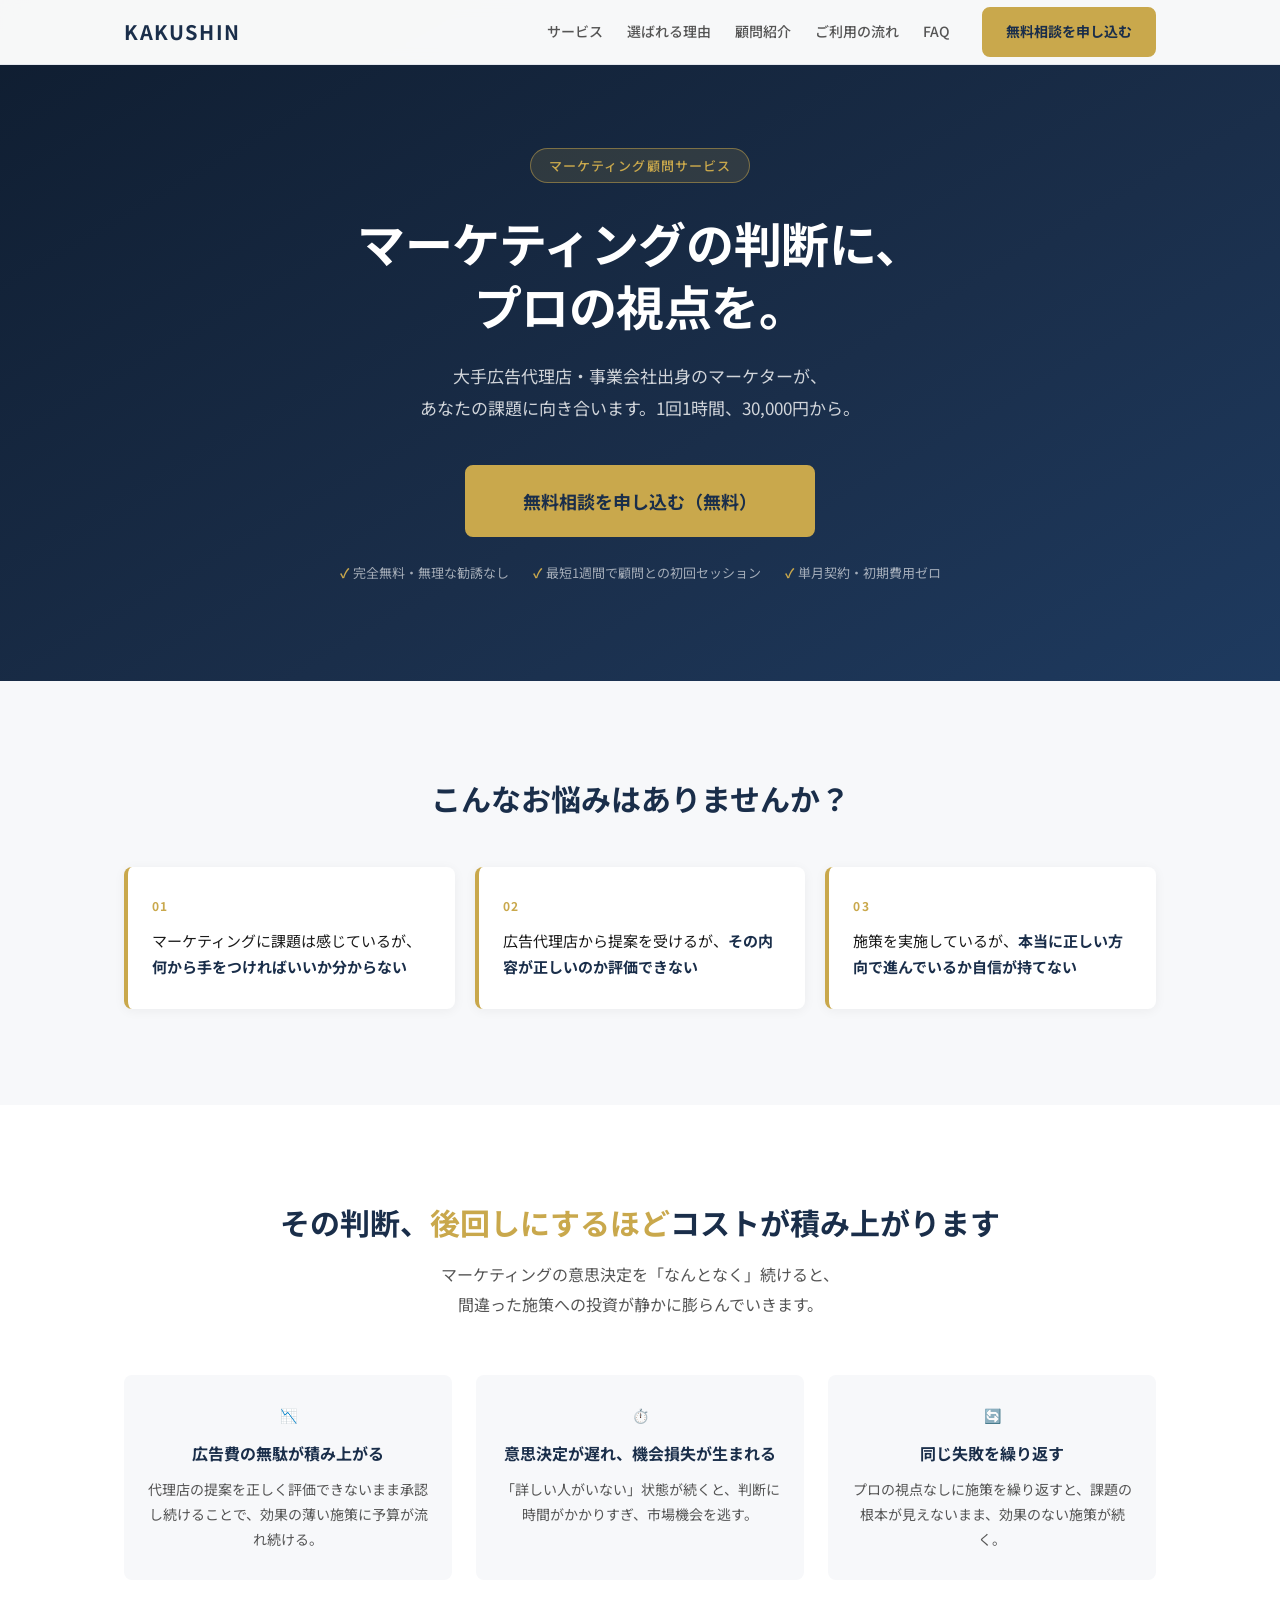
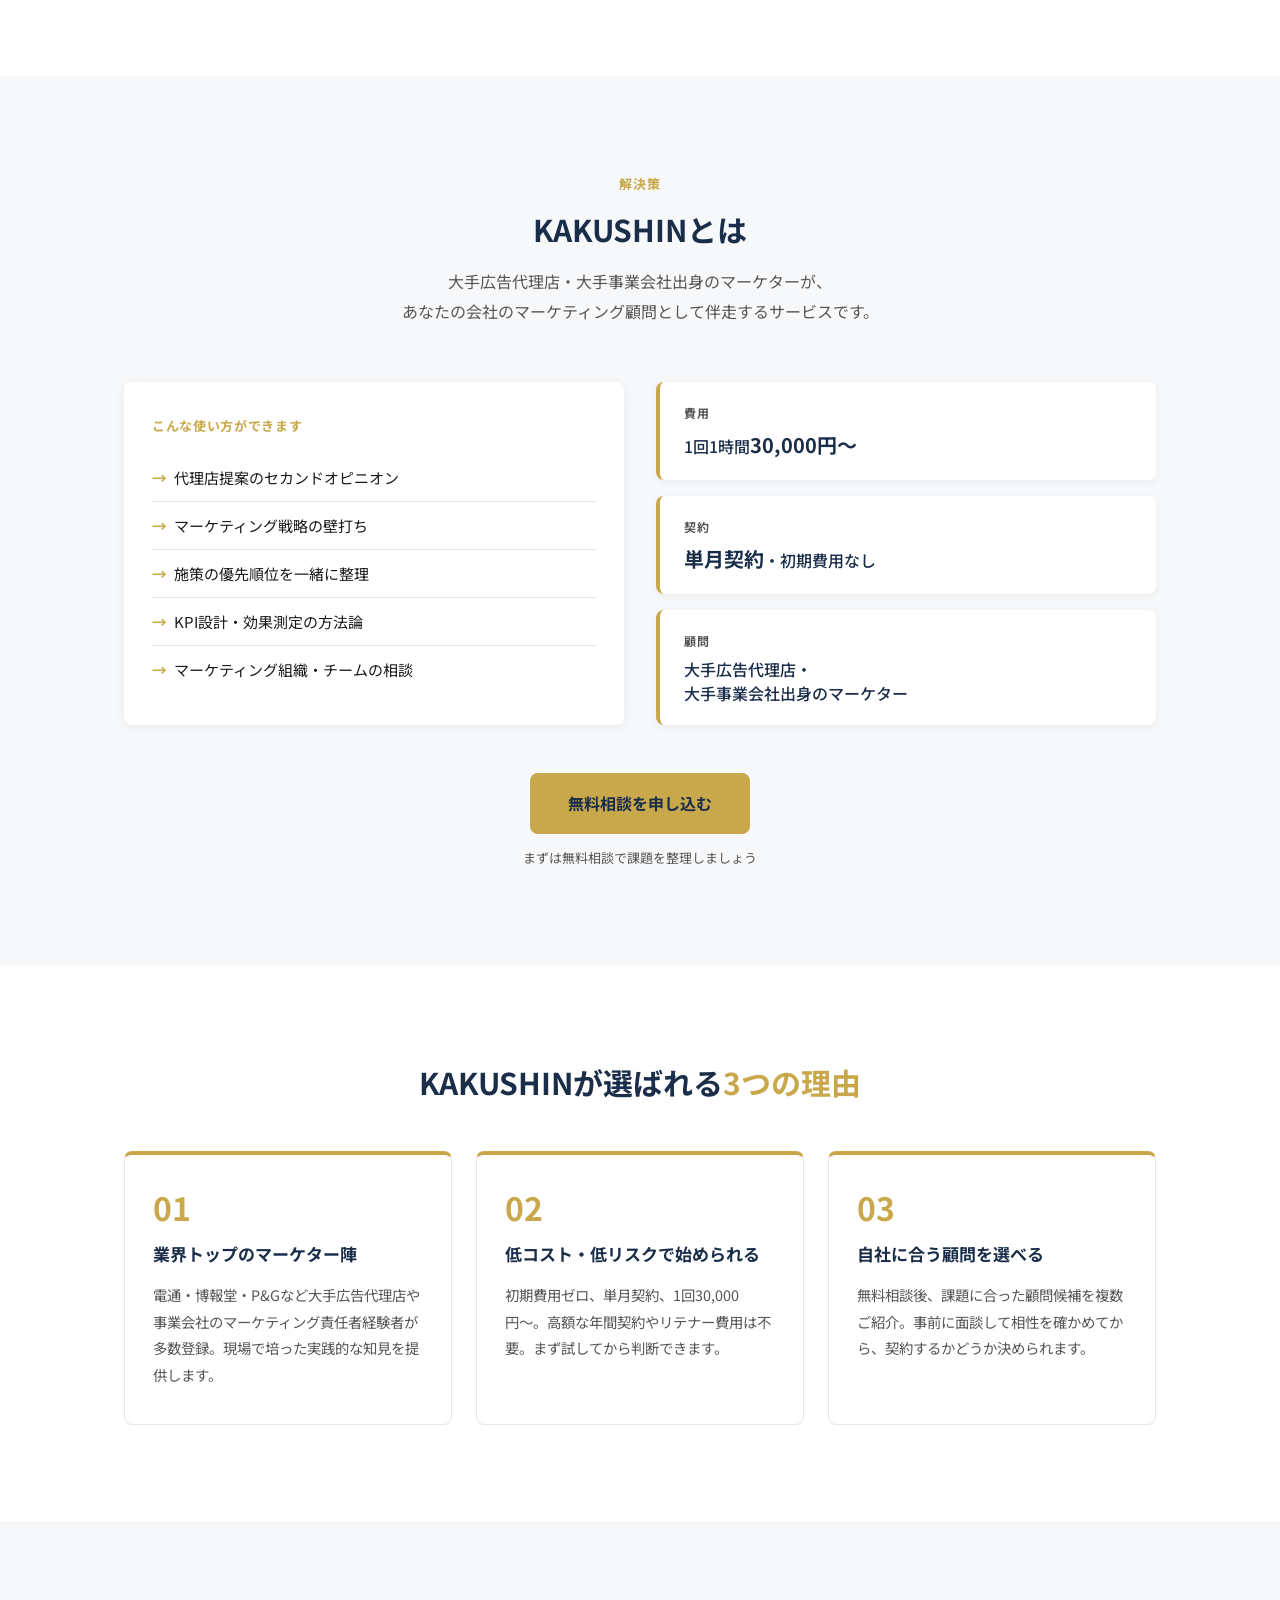
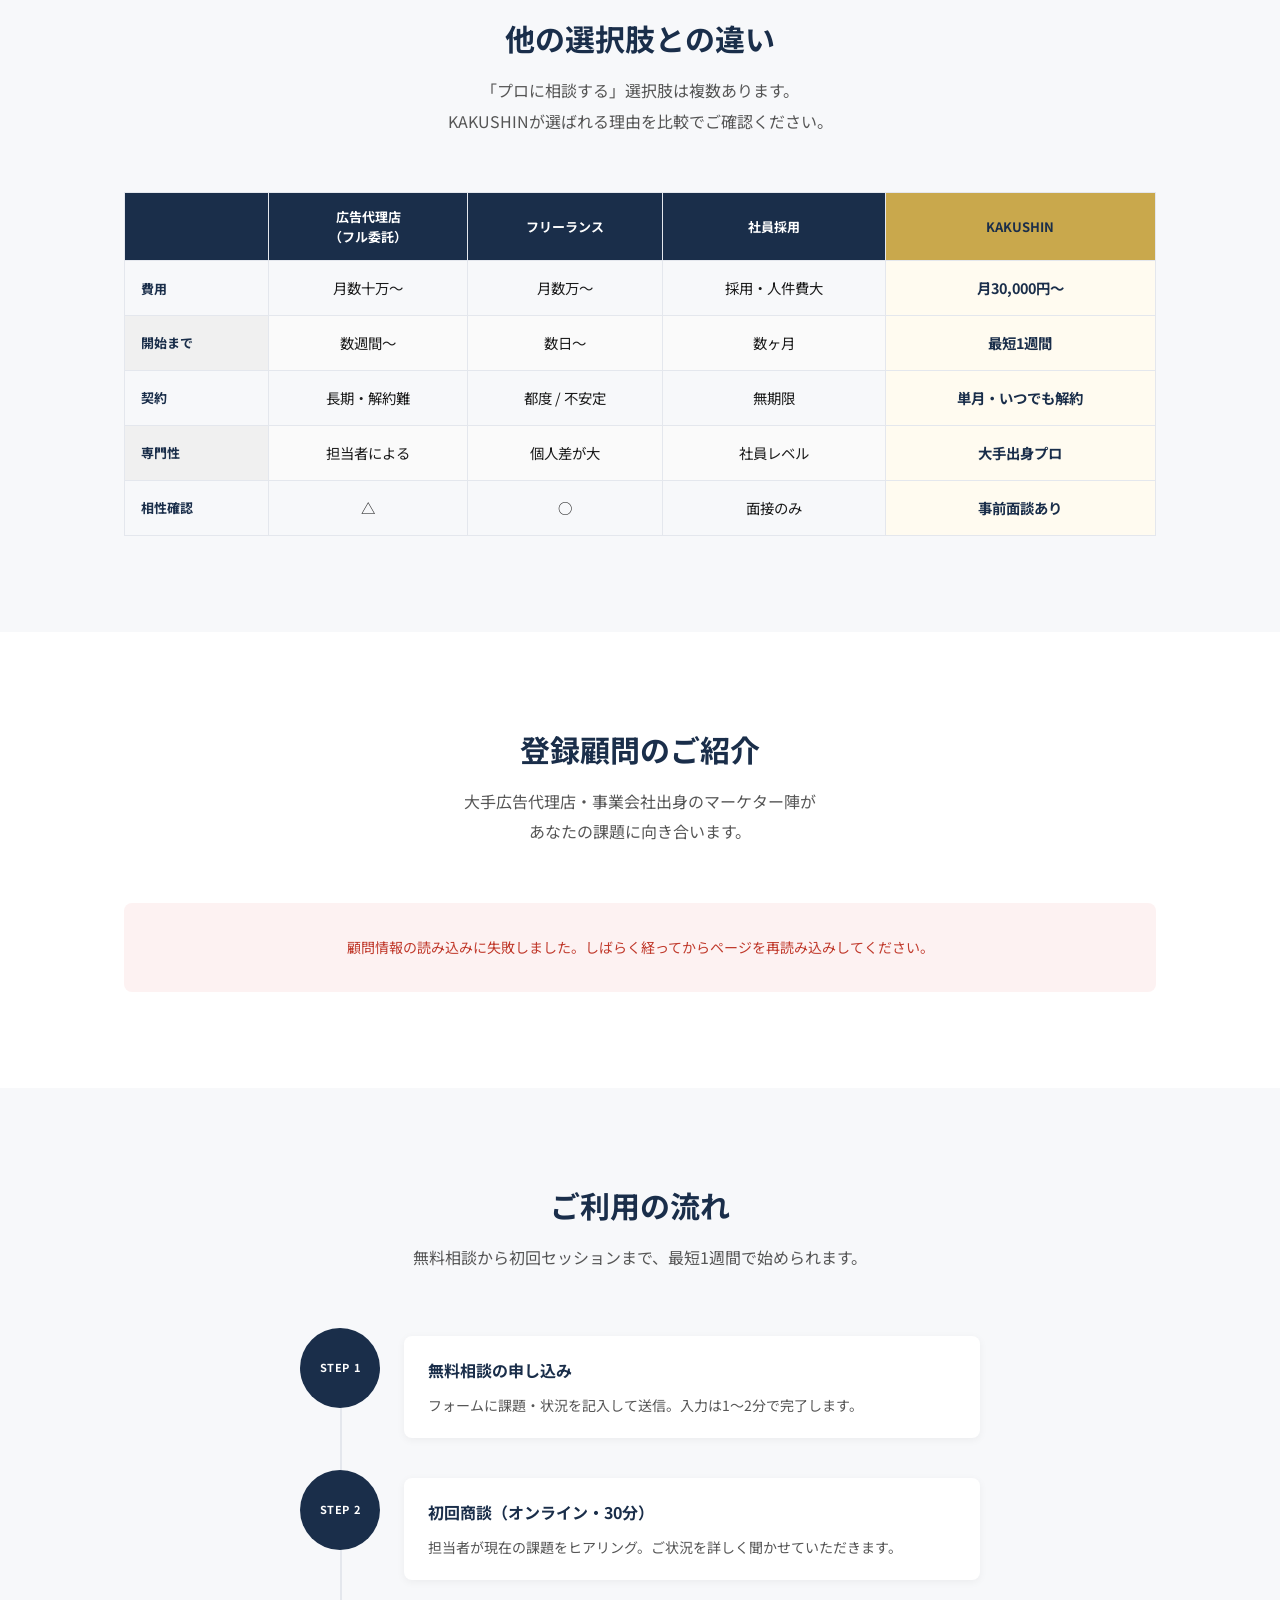
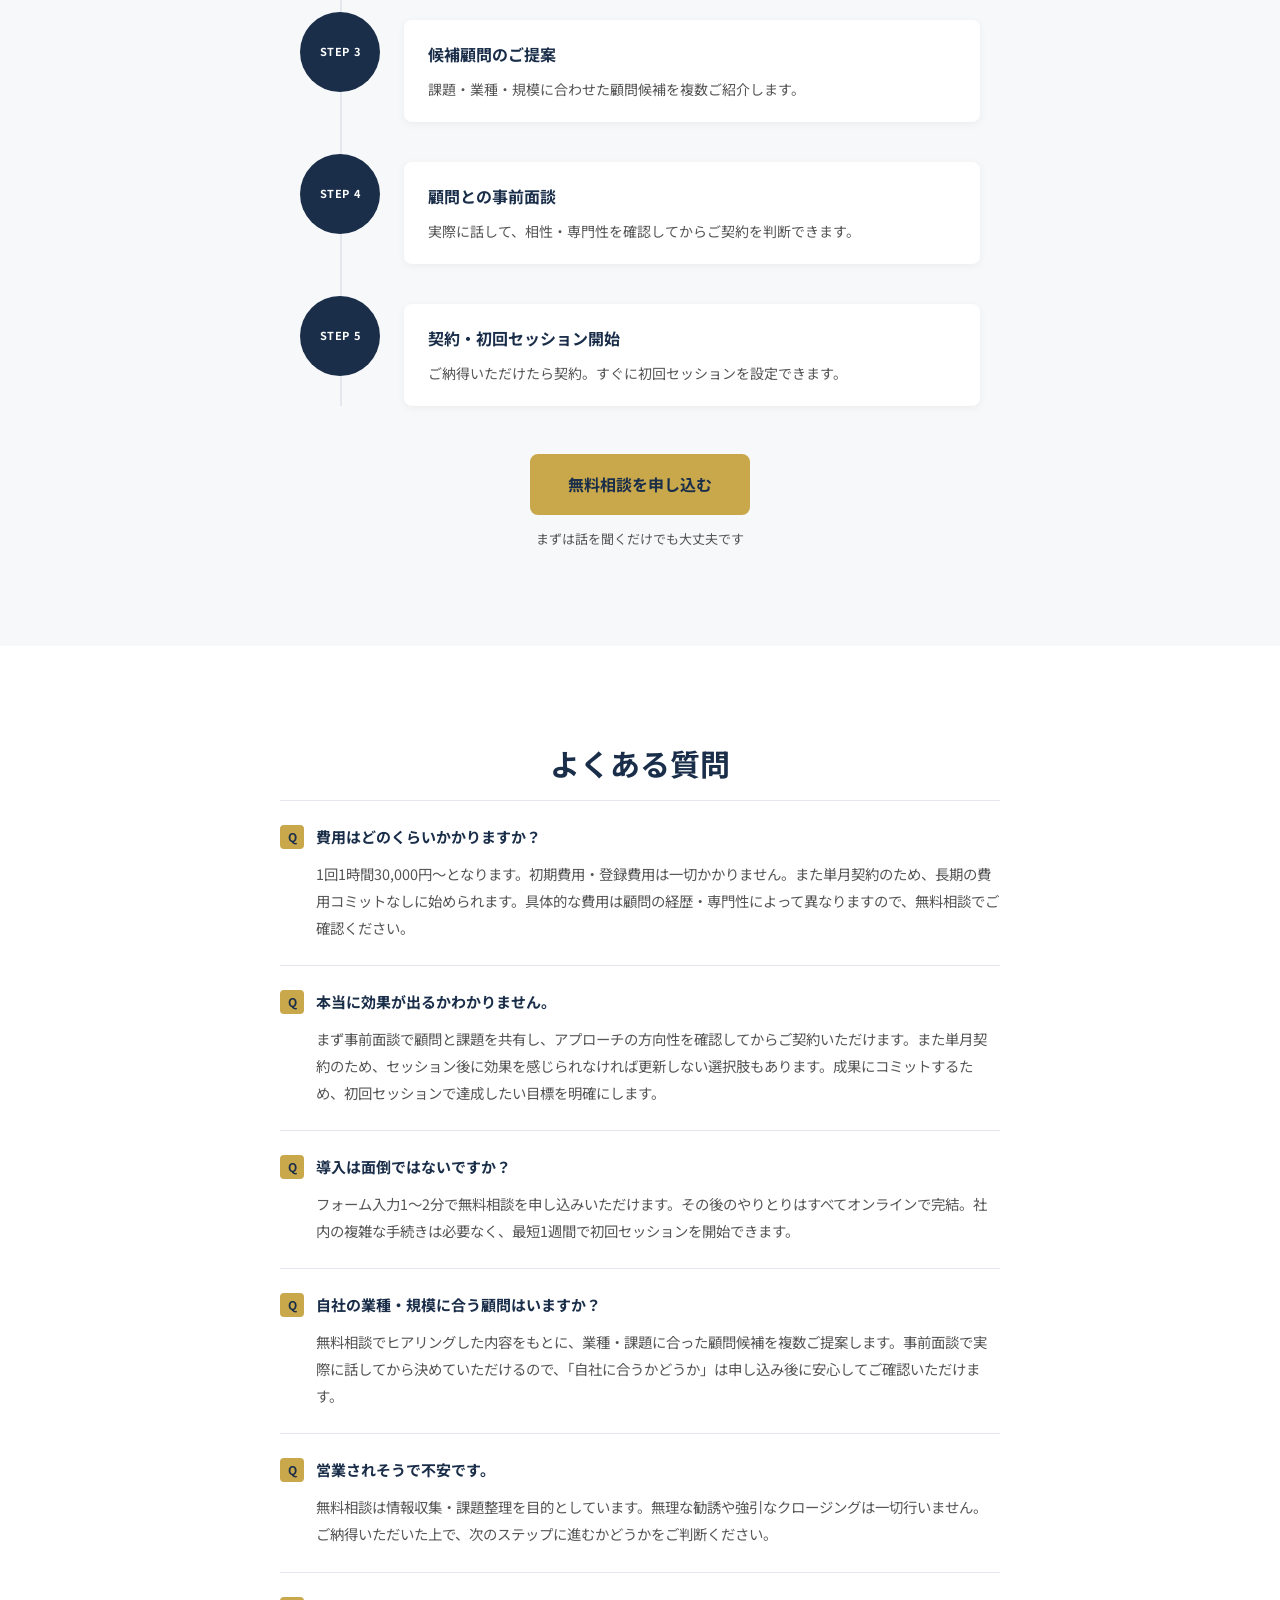
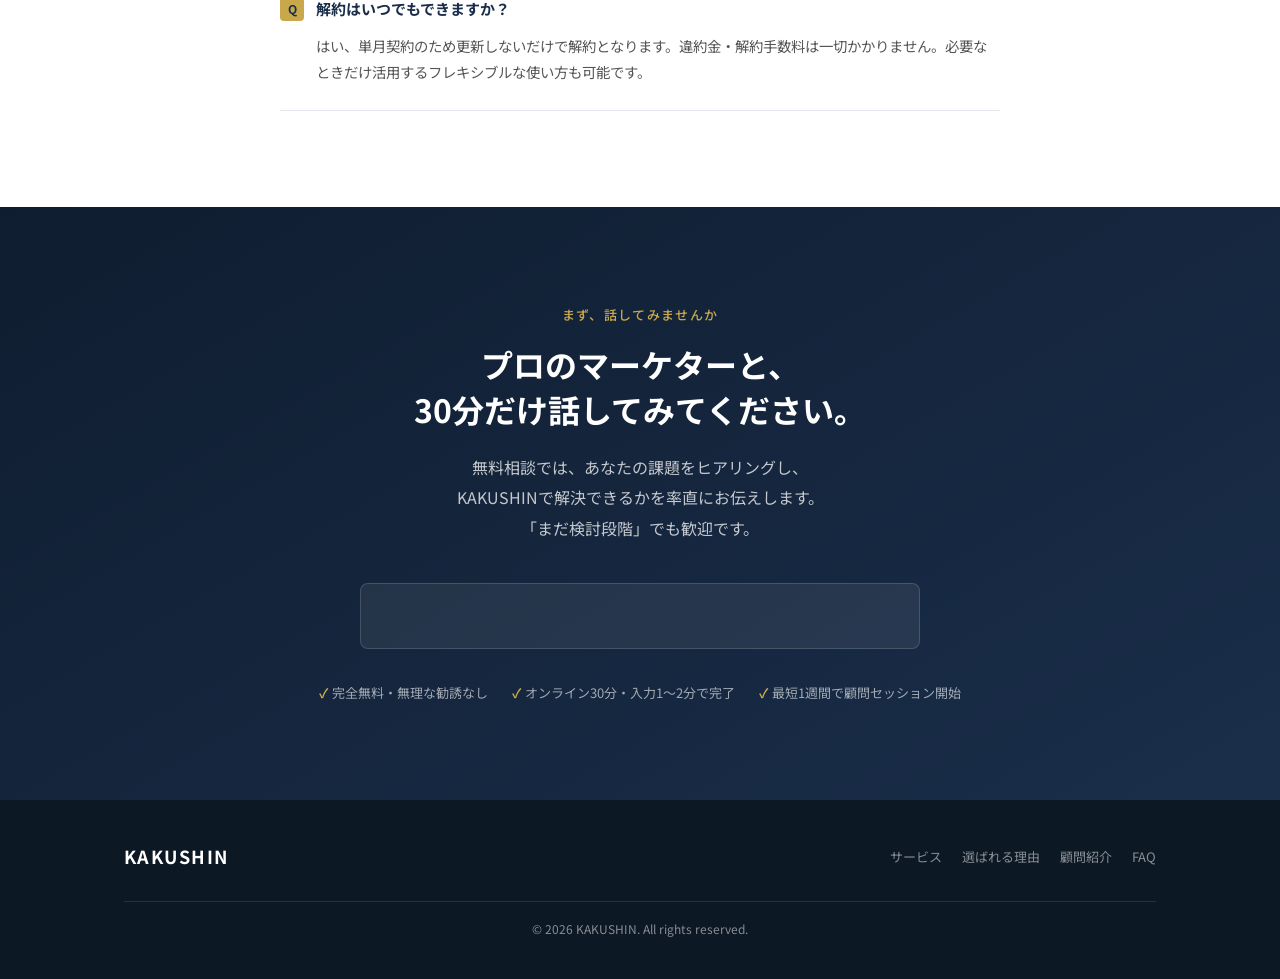
==== commit cf133750: "feat: CTAセクションにHubSpotフォームを埋め込む - <head>にHubSpot埋め込みスクリプトを追加 - CTAセクションのボタンをhs-form-frameに差し替え - .ct" ====
--- a/index.html
+++ b/index.html
@@ -12,6 +12,7 @@
   <link rel="preconnect" href="https://fonts.gstatic.com" crossorigin>
   <link href="https://fonts.googleapis.com/css2?family=Noto+Sans+JP:wght@400;500;700&display=swap" rel="stylesheet">
   <link rel="stylesheet" href="css/style.css">
+  <script src="https://js-na2.hsforms.net/forms/embed/20719658.js" defer></script>
 </head>
 <body>
 
@@ -320,7 +321,9 @@
         <p class="cta__eyebrow">まず、話してみませんか</p>
         <h2 class="cta__title">プロのマーケターと、<br>30分だけ話してみてください。</h2>
         <p class="cta__text">無料相談では、あなたの課題をヒアリングし、<br>KAKUSHINで解決できるかを率直にお伝えします。<br>「まだ検討段階」でも歓迎です。</p>
-        <a href="https://forms.gle/" class="btn btn-primary btn--lg" target="_blank" rel="noopener">無料相談を申し込む（無料）</a>
+        <div class="cta__form">
+          <div class="hs-form-frame" data-region="na2" data-form-id="8587051a-d2e4-4787-83d5-8b145dea5558" data-portal-id="20719658"></div>
+        </div>
         <ul class="cta__trust">
           <li>完全無料・無理な勧誘なし</li>
           <li>オンライン30分・入力1〜2分で完了</li>
--- a/css/style.css
+++ b/css/style.css
@@ -624,6 +624,18 @@
   margin-bottom: 40px;
   line-height: 1.9;
 }
+
+/* HubSpotフォームコンテナ */
+.cta__form {
+  max-width: 560px;
+  margin: 0 auto 32px;
+  background: rgba(255,255,255,0.07);
+  border: 1px solid rgba(255,255,255,0.15);
+  border-radius: var(--radius);
+  padding: 32px;
+}
+.cta__form .hs-form-frame { display: block; }
+
 .cta__trust {
   display: flex;
   justify-content: center;
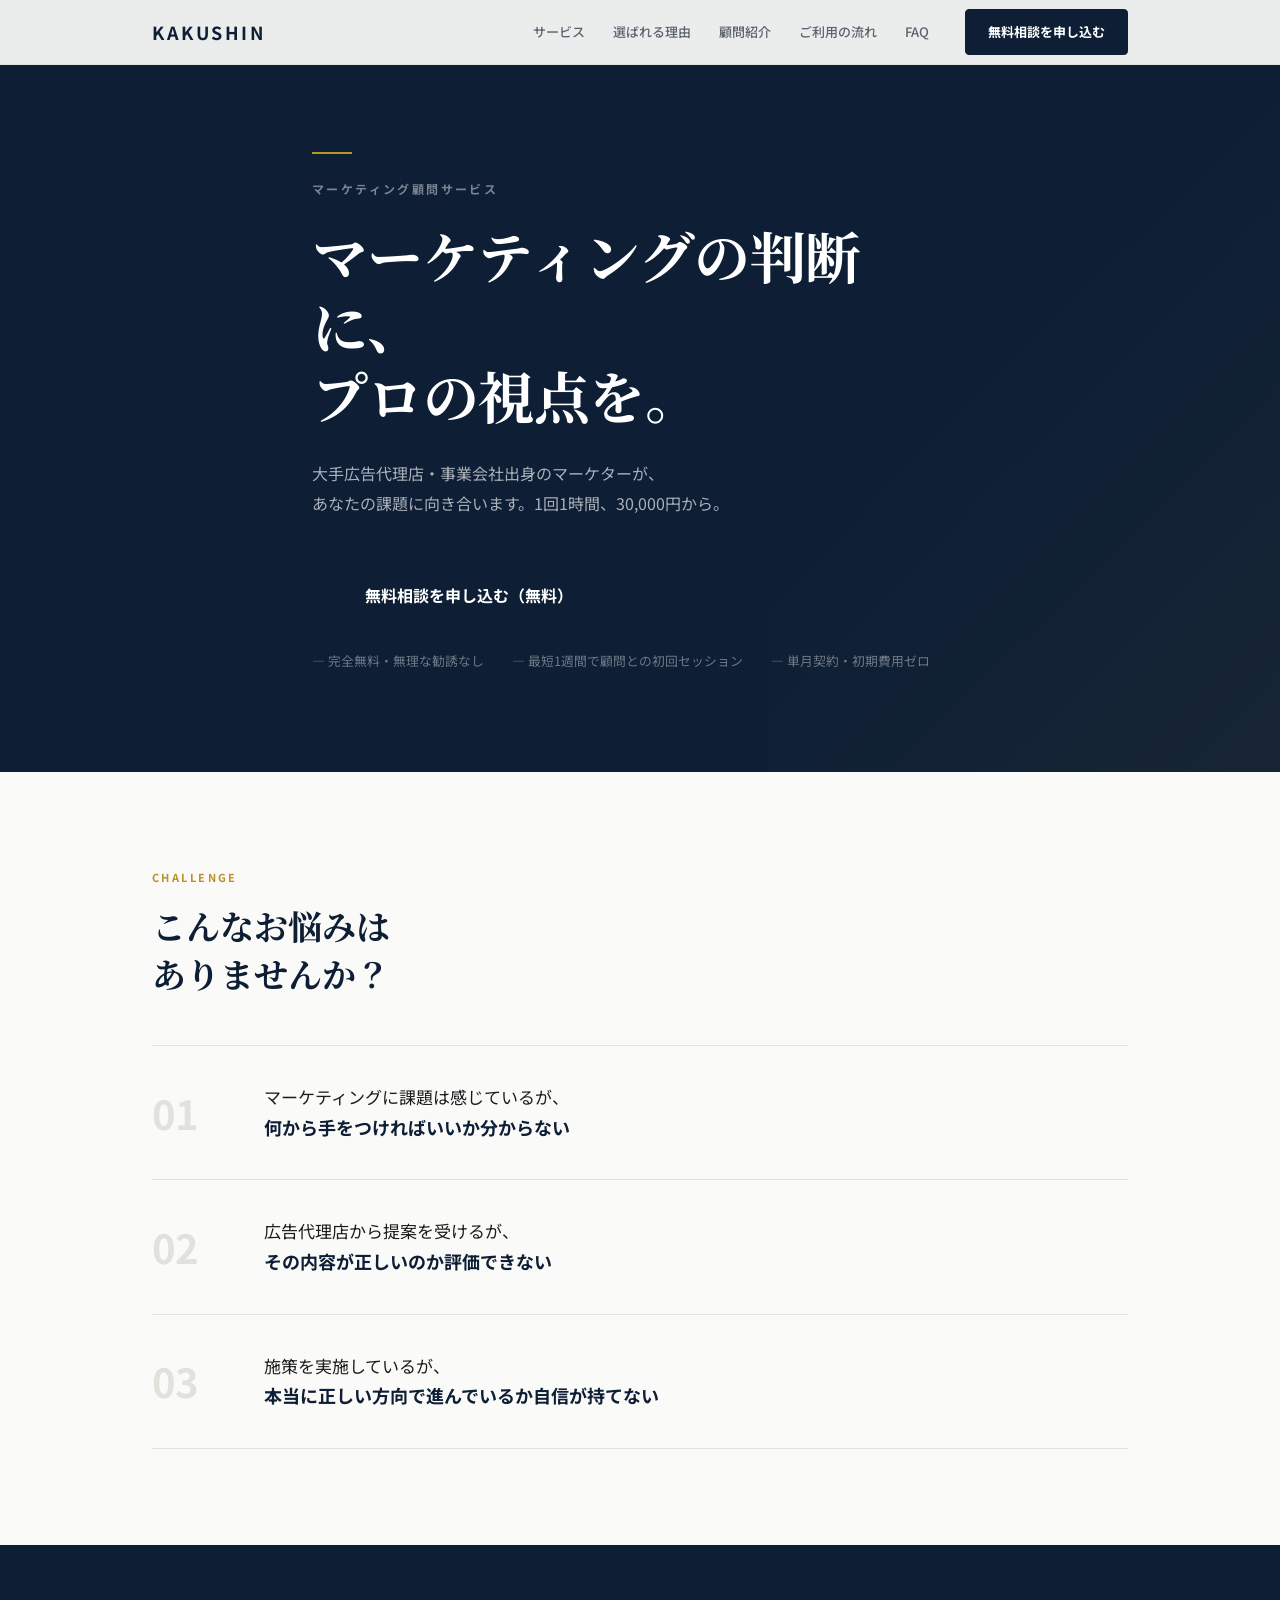
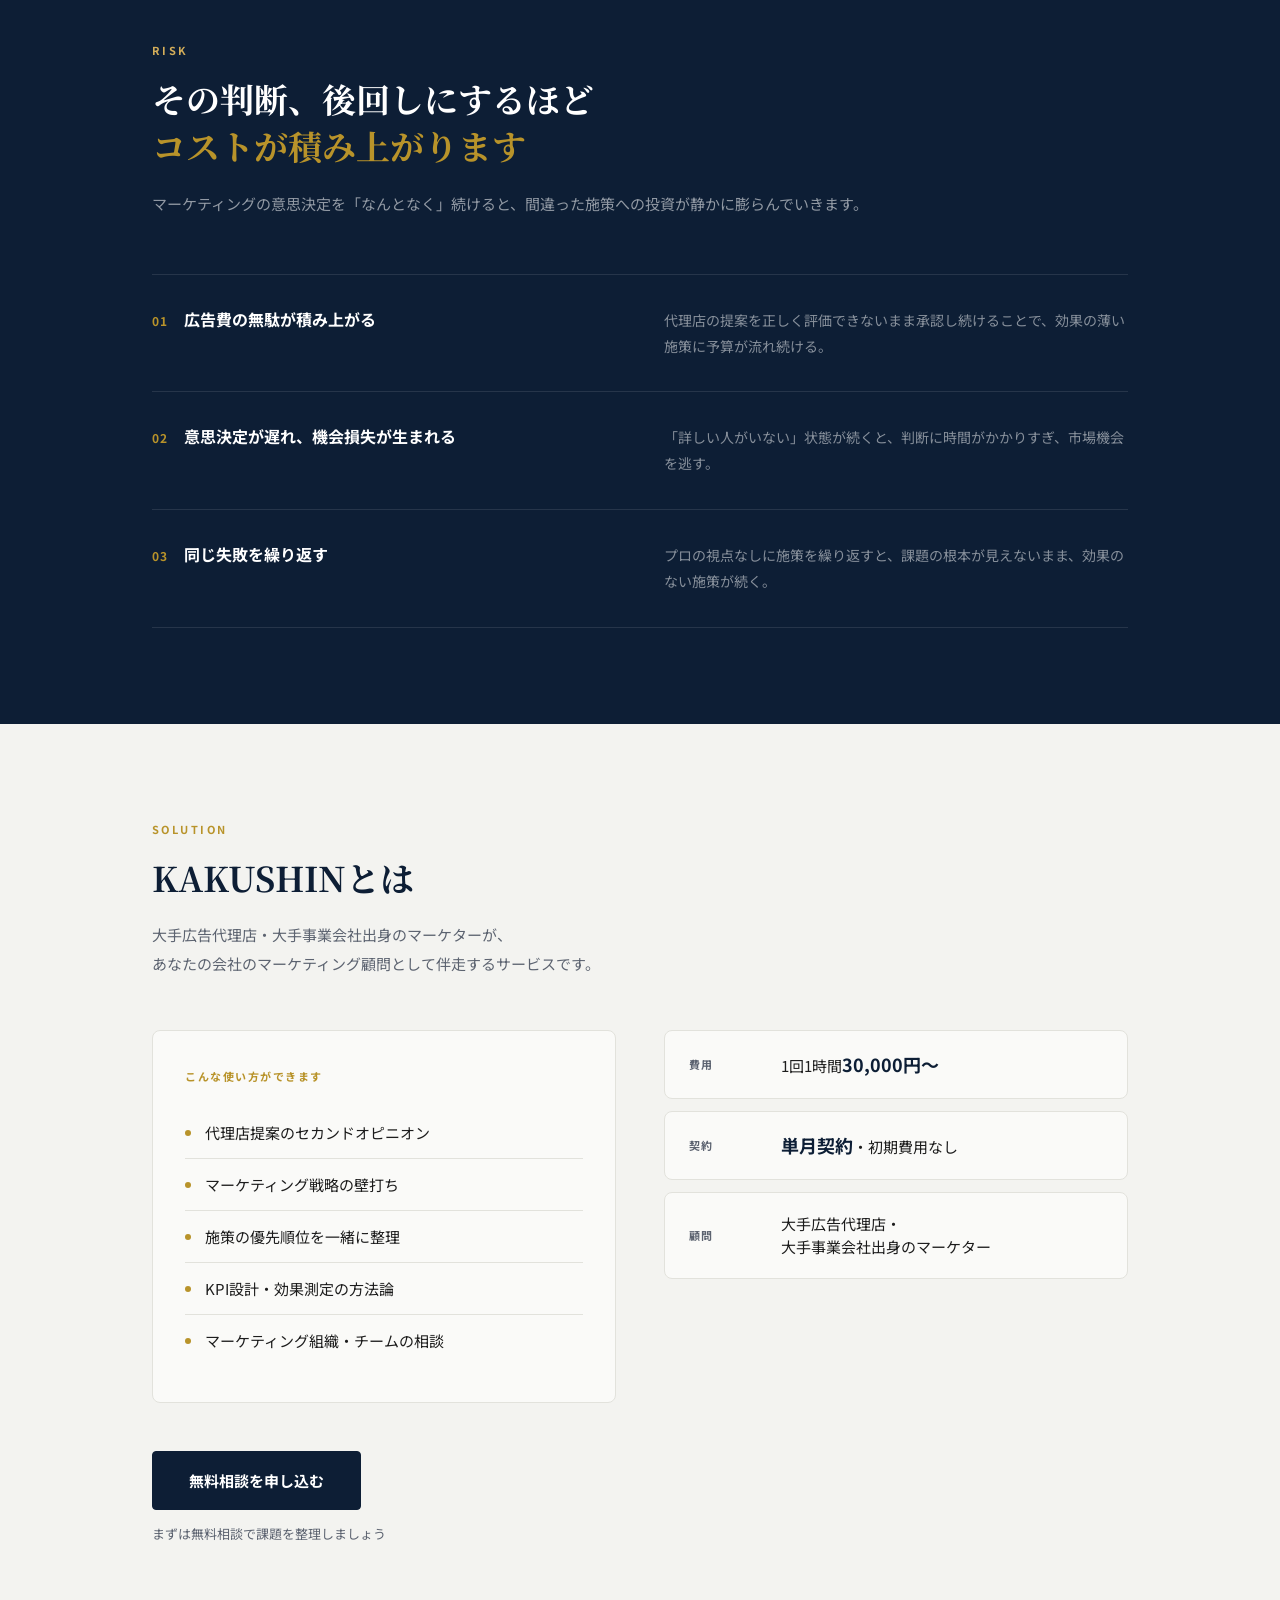
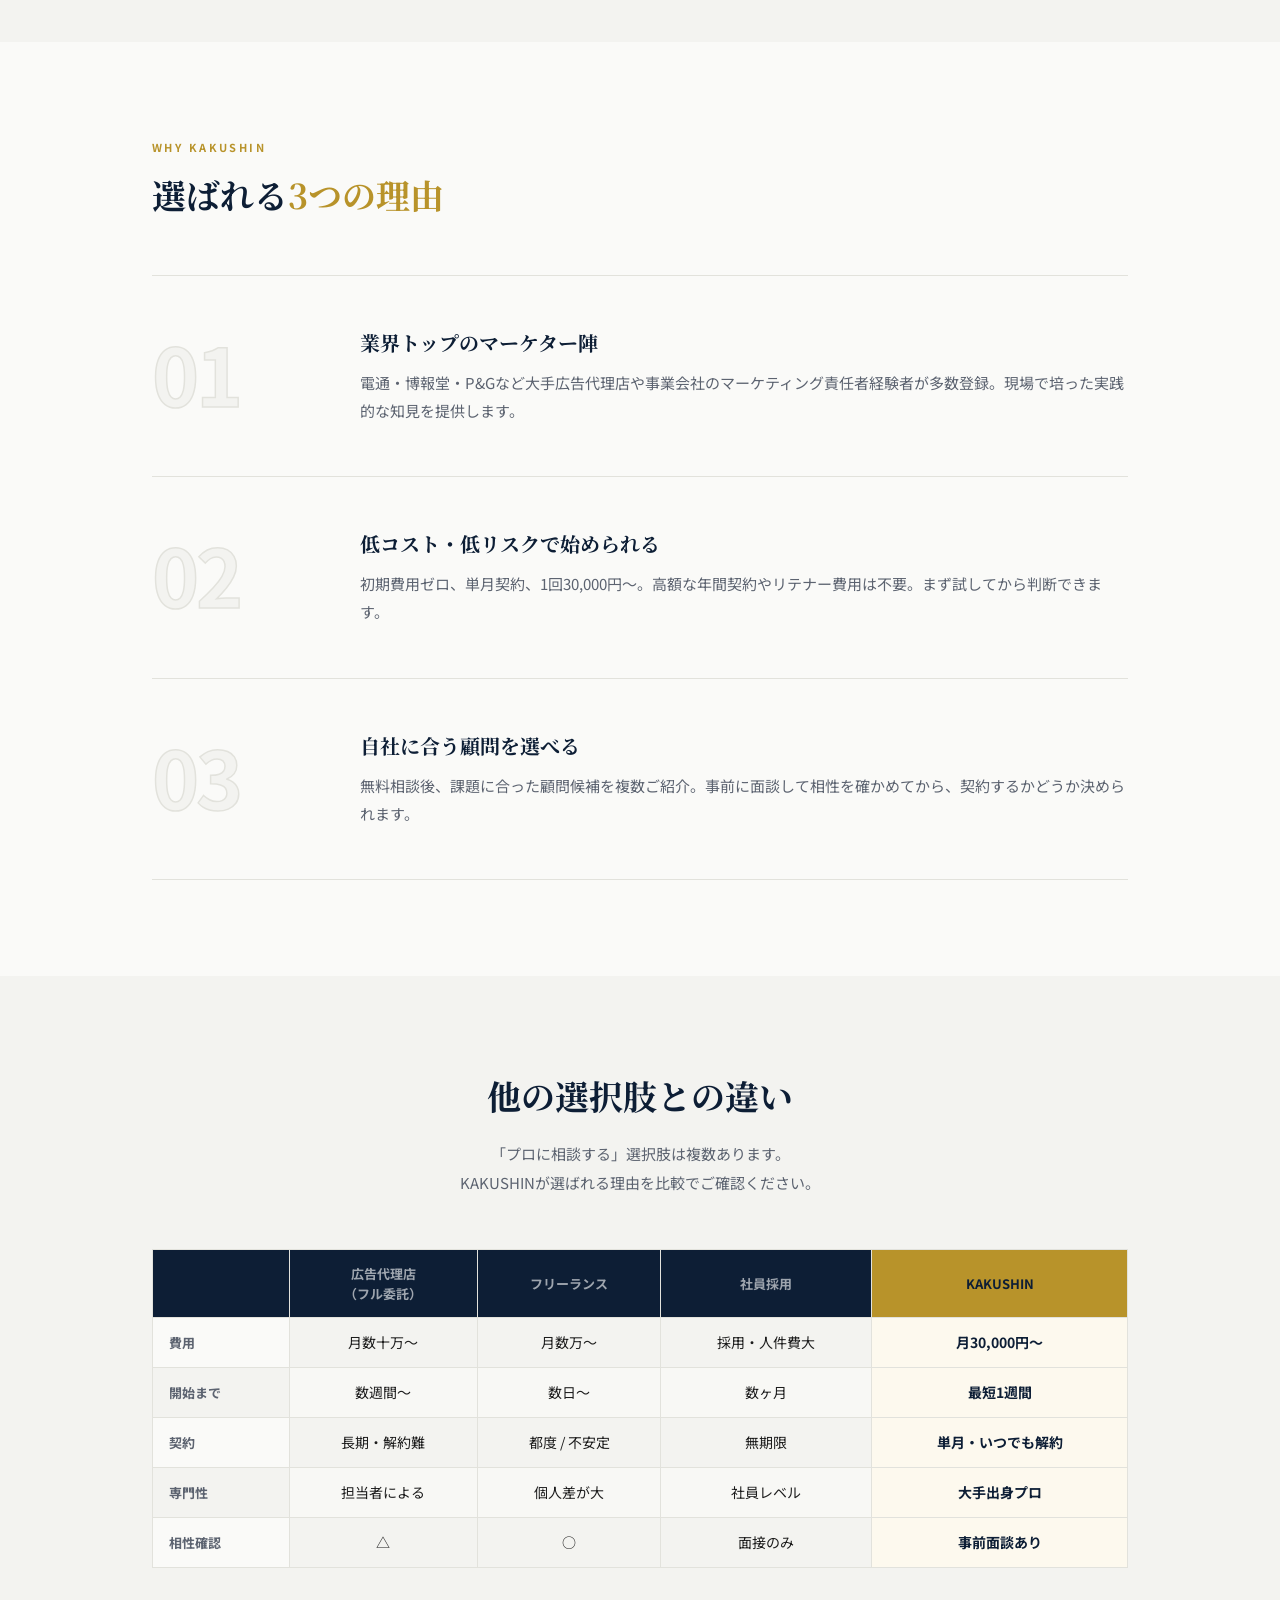
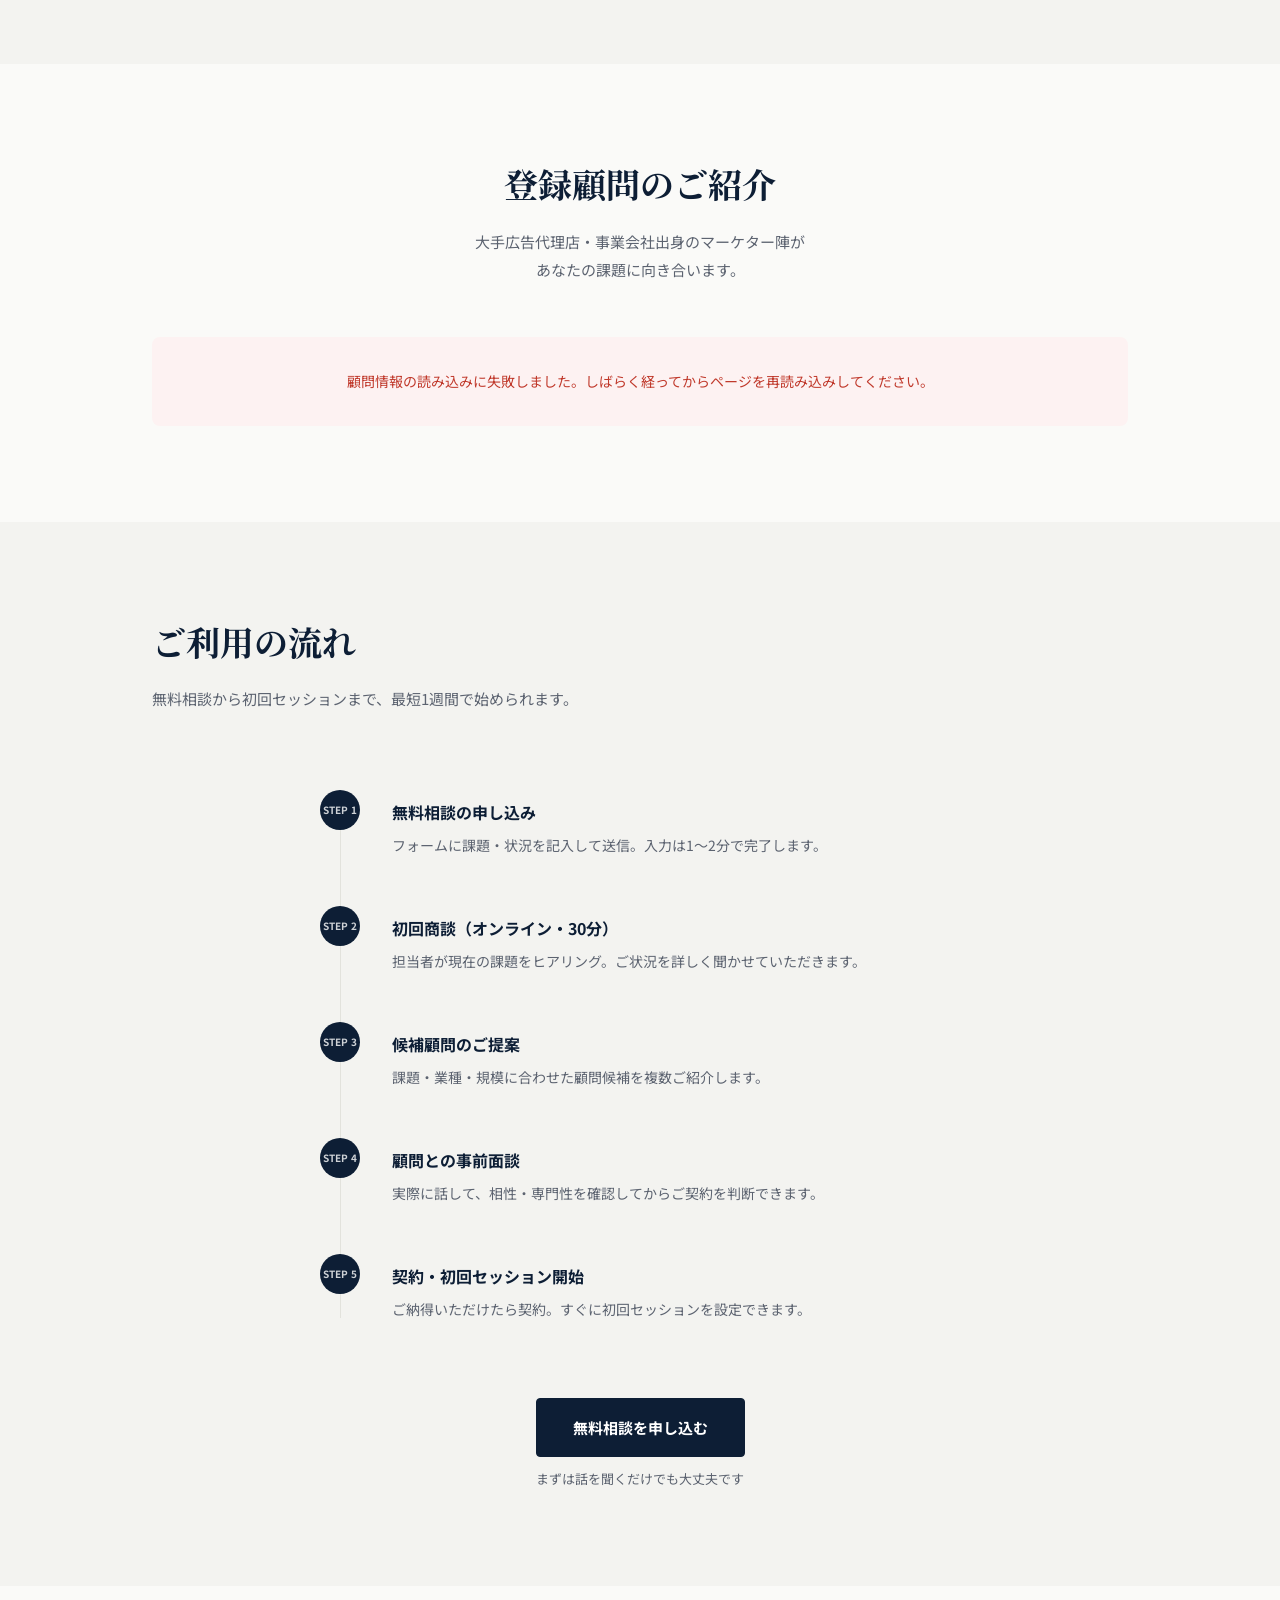
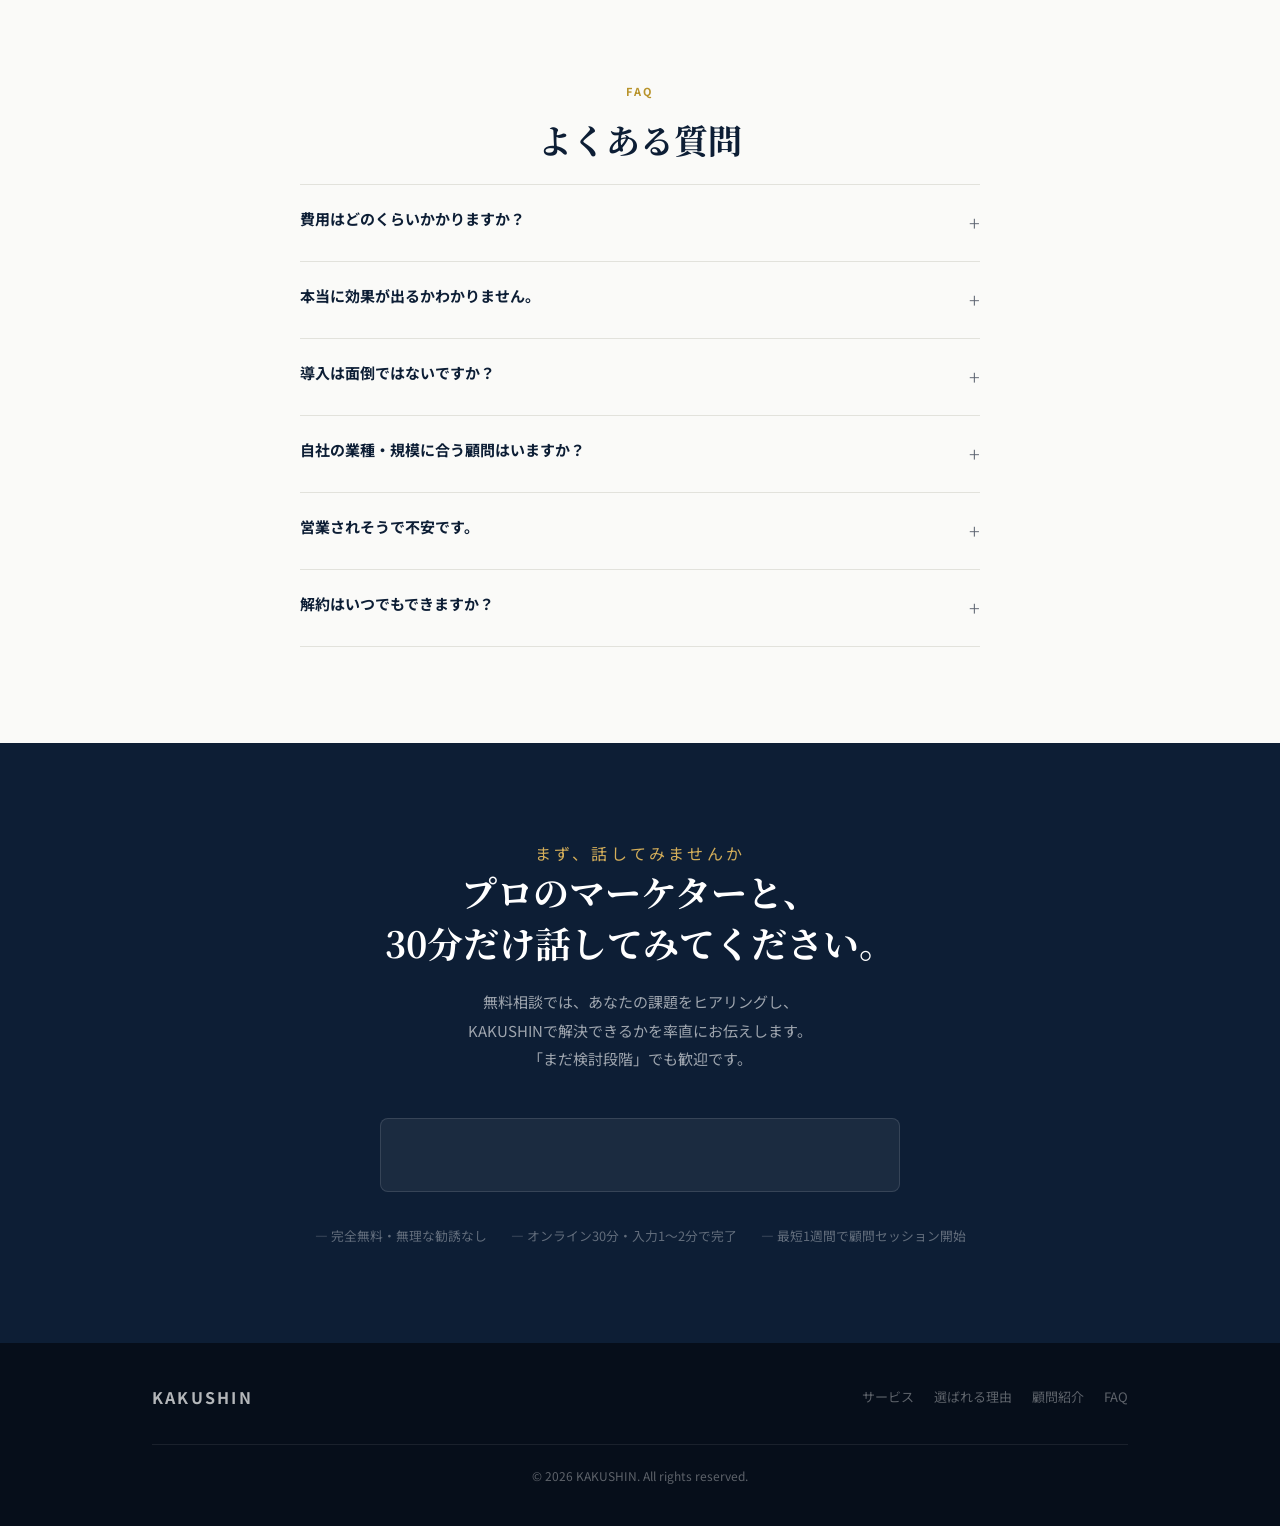
==== commit bb8da8e1: "design: AI感のあるデザインを全面刷新 【タイポグラフィ】 - Noto Serif JPを追加し、見出しをセリフ体に - 全セクションにeyebrow（英字スモールキャップラベル）を追加  " ====
--- a/index.html
+++ b/index.html
@@ -10,7 +10,7 @@
   <title>KAKUSHIN | マーケティングの判断に、プロの視点を。</title>
   <link rel="preconnect" href="https://fonts.googleapis.com">
   <link rel="preconnect" href="https://fonts.gstatic.com" crossorigin>
-  <link href="https://fonts.googleapis.com/css2?family=Noto+Sans+JP:wght@400;500;700&display=swap" rel="stylesheet">
+  <link href="https://fonts.googleapis.com/css2?family=Noto+Sans+JP:wght@400;500;700&family=Noto+Serif+JP:wght@400;700&display=swap" rel="stylesheet">
   <link rel="stylesheet" href="css/style.css">
   <script src="https://js-na2.hsforms.net/forms/embed/20719658.js" defer></script>
 </head>
@@ -51,43 +51,51 @@
     <!-- 課題提起 -->
     <section class="problem" id="problem">
       <div class="container">
-        <h2 class="section-title">こんなお悩みはありませんか？</h2>
-        <div class="problem__grid">
-          <div class="problem__item">
-            <p class="problem__num">01</p>
+        <p class="section-eyebrow">CHALLENGE</p>
+        <h2 class="section-title">こんなお悩みは<br>ありませんか？</h2>
+        <ol class="problem__list">
+          <li class="problem__item">
+            <span class="problem__num" aria-hidden="true">01</span>
             <p class="problem__text">マーケティングに課題は感じているが、<strong>何から手をつければいいか分からない</strong></p>
-          </div>
-          <div class="problem__item">
-            <p class="problem__num">02</p>
+          </li>
+          <li class="problem__item">
+            <span class="problem__num" aria-hidden="true">02</span>
             <p class="problem__text">広告代理店から提案を受けるが、<strong>その内容が正しいのか評価できない</strong></p>
-          </div>
-          <div class="problem__item">
-            <p class="problem__num">03</p>
+          </li>
+          <li class="problem__item">
+            <span class="problem__num" aria-hidden="true">03</span>
             <p class="problem__text">施策を実施しているが、<strong>本当に正しい方向で進んでいるか自信が持てない</strong></p>
-          </div>
-        </div>
+          </li>
+        </ol>
       </div>
     </section>
 
     <!-- 放置リスク -->
     <section class="risk" id="risk">
       <div class="container">
-        <h2 class="section-title">その判断、<span class="text-accent">後回しにするほど</span>コストが積み上がります</h2>
-        <p class="section-lead">マーケティングの意思決定を「なんとなく」続けると、<br>間違った施策への投資が静かに膨らんでいきます。</p>
-        <div class="risk__grid">
+        <p class="section-eyebrow">RISK</p>
+        <h2 class="section-title">その判断、後回しにするほど<br><span class="text-accent">コストが積み上がります</span></h2>
+        <p class="risk__lead">マーケティングの意思決定を「なんとなく」続けると、間違った施策への投資が静かに膨らんでいきます。</p>
+        <div class="risk__list">
           <div class="risk__item">
-            <p class="risk__icon">📉</p>
-            <h3>広告費の無駄が積み上がる</h3>
+            <div class="risk__head">
+              <span class="risk__num">01</span>
+              <h3>広告費の無駄が積み上がる</h3>
+            </div>
             <p>代理店の提案を正しく評価できないまま承認し続けることで、効果の薄い施策に予算が流れ続ける。</p>
           </div>
           <div class="risk__item">
-            <p class="risk__icon">⏱️</p>
-            <h3>意思決定が遅れ、機会損失が生まれる</h3>
+            <div class="risk__head">
+              <span class="risk__num">02</span>
+              <h3>意思決定が遅れ、機会損失が生まれる</h3>
+            </div>
             <p>「詳しい人がいない」状態が続くと、判断に時間がかかりすぎ、市場機会を逃す。</p>
           </div>
           <div class="risk__item">
-            <p class="risk__icon">🔄</p>
-            <h3>同じ失敗を繰り返す</h3>
+            <div class="risk__head">
+              <span class="risk__num">03</span>
+              <h3>同じ失敗を繰り返す</h3>
+            </div>
             <p>プロの視点なしに施策を繰り返すと、課題の根本が見えないまま、効果のない施策が続く。</p>
           </div>
         </div>
@@ -97,7 +105,7 @@
     <!-- 解決策 -->
     <section class="solution" id="solution">
       <div class="container">
-        <p class="solution__eyebrow">解決策</p>
+        <p class="section-eyebrow">SOLUTION</p>
         <h2 class="section-title">KAKUSHINとは</h2>
         <p class="section-lead">大手広告代理店・大手事業会社出身のマーケターが、<br>あなたの会社のマーケティング顧問として伴走するサービスです。</p>
         <div class="solution__content">
@@ -138,22 +146,29 @@
     <!-- 選ばれる理由 -->
     <section class="features" id="features">
       <div class="container">
-        <h2 class="section-title">KAKUSHINが選ばれる<span class="text-accent">3つの理由</span></h2>
-        <div class="features__grid">
-          <div class="feature-card">
-            <div class="feature-card__number">01</div>
-            <h3 class="feature-card__title">業界トップのマーケター陣</h3>
-            <p class="feature-card__text">電通・博報堂・P&Gなど大手広告代理店や事業会社のマーケティング責任者経験者が多数登録。現場で培った実践的な知見を提供します。</p>
-          </div>
-          <div class="feature-card">
-            <div class="feature-card__number">02</div>
-            <h3 class="feature-card__title">低コスト・低リスクで始められる</h3>
-            <p class="feature-card__text">初期費用ゼロ、単月契約、1回30,000円〜。高額な年間契約やリテナー費用は不要。まず試してから判断できます。</p>
-          </div>
-          <div class="feature-card">
-            <div class="feature-card__number">03</div>
-            <h3 class="feature-card__title">自社に合う顧問を選べる</h3>
-            <p class="feature-card__text">無料相談後、課題に合った顧問候補を複数ご紹介。事前に面談して相性を確かめてから、契約するかどうか決められます。</p>
+        <p class="section-eyebrow">WHY KAKUSHIN</p>
+        <h2 class="section-title">選ばれる<span class="text-accent">3つの理由</span></h2>
+        <div class="features__list">
+          <div class="feature-item">
+            <div class="feature-item__num" aria-hidden="true">01</div>
+            <div class="feature-item__body">
+              <h3 class="feature-item__title">業界トップのマーケター陣</h3>
+              <p class="feature-item__text">電通・博報堂・P&Gなど大手広告代理店や事業会社のマーケティング責任者経験者が多数登録。現場で培った実践的な知見を提供します。</p>
+            </div>
+          </div>
+          <div class="feature-item">
+            <div class="feature-item__num" aria-hidden="true">02</div>
+            <div class="feature-item__body">
+              <h3 class="feature-item__title">低コスト・低リスクで始められる</h3>
+              <p class="feature-item__text">初期費用ゼロ、単月契約、1回30,000円〜。高額な年間契約やリテナー費用は不要。まず試してから判断できます。</p>
+            </div>
+          </div>
+          <div class="feature-item">
+            <div class="feature-item__num" aria-hidden="true">03</div>
+            <div class="feature-item__body">
+              <h3 class="feature-item__title">自社に合う顧問を選べる</h3>
+              <p class="feature-item__text">無料相談後、課題に合った顧問候補を複数ご紹介。事前に面談して相性を確かめてから、契約するかどうか決められます。</p>
+            </div>
           </div>
         </div>
       </div>
@@ -285,33 +300,34 @@
     <!-- FAQ -->
     <section class="faq" id="faq">
       <div class="container">
-        <h2 class="section-title">よくある質問</h2>
-        <dl class="faq__list">
-          <div class="faq__item">
-            <dt class="faq__question">費用はどのくらいかかりますか？</dt>
-            <dd class="faq__answer">1回1時間30,000円〜となります。初期費用・登録費用は一切かかりません。また単月契約のため、長期の費用コミットなしに始められます。具体的な費用は顧問の経歴・専門性によって異なりますので、無料相談でご確認ください。</dd>
-          </div>
-          <div class="faq__item">
-            <dt class="faq__question">本当に効果が出るかわかりません。</dt>
-            <dd class="faq__answer">まず事前面談で顧問と課題を共有し、アプローチの方向性を確認してからご契約いただけます。また単月契約のため、セッション後に効果を感じられなければ更新しない選択肢もあります。成果にコミットするため、初回セッションで達成したい目標を明確にします。</dd>
-          </div>
-          <div class="faq__item">
-            <dt class="faq__question">導入は面倒ではないですか？</dt>
-            <dd class="faq__answer">フォーム入力1〜2分で無料相談を申し込みいただけます。その後のやりとりはすべてオンラインで完結。社内の複雑な手続きは必要なく、最短1週間で初回セッションを開始できます。</dd>
-          </div>
-          <div class="faq__item">
-            <dt class="faq__question">自社の業種・規模に合う顧問はいますか？</dt>
-            <dd class="faq__answer">無料相談でヒアリングした内容をもとに、業種・課題に合った顧問候補を複数ご提案します。事前面談で実際に話してから決めていただけるので、「自社に合うかどうか」は申し込み後に安心してご確認いただけます。</dd>
-          </div>
-          <div class="faq__item">
-            <dt class="faq__question">営業されそうで不安です。</dt>
-            <dd class="faq__answer">無料相談は情報収集・課題整理を目的としています。無理な勧誘や強引なクロージングは一切行いません。ご納得いただいた上で、次のステップに進むかどうかをご判断ください。</dd>
-          </div>
-          <div class="faq__item">
-            <dt class="faq__question">解約はいつでもできますか？</dt>
-            <dd class="faq__answer">はい、単月契約のため更新しないだけで解約となります。違約金・解約手数料は一切かかりません。必要なときだけ活用するフレキシブルな使い方も可能です。</dd>
-          </div>
-        </dl>
+        <p class="section-eyebrow section-eyebrow--center">FAQ</p>
+        <h2 class="section-title section-title--center">よくある質問</h2>
+        <div class="faq__list">
+          <div class="faq__item">
+            <button class="faq__question" type="button">費用はどのくらいかかりますか？</button>
+            <div class="faq__answer">1回1時間30,000円〜となります。初期費用・登録費用は一切かかりません。また単月契約のため、長期の費用コミットなしに始められます。具体的な費用は顧問の経歴・専門性によって異なりますので、無料相談でご確認ください。</div>
+          </div>
+          <div class="faq__item">
+            <button class="faq__question" type="button">本当に効果が出るかわかりません。</button>
+            <div class="faq__answer">まず事前面談で顧問と課題を共有し、アプローチの方向性を確認してからご契約いただけます。また単月契約のため、セッション後に効果を感じられなければ更新しない選択肢もあります。成果にコミットするため、初回セッションで達成したい目標を明確にします。</div>
+          </div>
+          <div class="faq__item">
+            <button class="faq__question" type="button">導入は面倒ではないですか？</button>
+            <div class="faq__answer">フォーム入力1〜2分で無料相談を申し込みいただけます。その後のやりとりはすべてオンラインで完結。社内の複雑な手続きは必要なく、最短1週間で初回セッションを開始できます。</div>
+          </div>
+          <div class="faq__item">
+            <button class="faq__question" type="button">自社の業種・規模に合う顧問はいますか？</button>
+            <div class="faq__answer">無料相談でヒアリングした内容をもとに、業種・課題に合った顧問候補を複数ご提案します。事前面談で実際に話してから決めていただけるので、「自社に合うかどうか」は申し込み後に安心してご確認いただけます。</div>
+          </div>
+          <div class="faq__item">
+            <button class="faq__question" type="button">営業されそうで不安です。</button>
+            <div class="faq__answer">無料相談は情報収集・課題整理を目的としています。無理な勧誘や強引なクロージングは一切行いません。ご納得いただいた上で、次のステップに進むかどうかをご判断ください。</div>
+          </div>
+          <div class="faq__item">
+            <button class="faq__question" type="button">解約はいつでもできますか？</button>
+            <div class="faq__answer">はい、単月契約のため更新しないだけで解約となります。違約金・解約手数料は一切かかりません。必要なときだけ活用するフレキシブルな使い方も可能です。</div>
+          </div>
+        </div>
       </div>
     </section>
 
--- a/css/style.css
+++ b/css/style.css
@@ -1,98 +1,125 @@
 /* ============================================
-   CSS カスタムプロパティ（デザイントークン）
+   デザイントークン
    ============================================ */
 :root {
-  --color-primary: #1A2E4A;
-  --color-primary-dark: #0f1d30;
-  --color-accent: #C9A84C;
-  --color-accent-dark: #ae8f3a;
-  --color-text: #1A1A1A;
-  --color-text-light: #555555;
-  --color-bg: #FFFFFF;
-  --color-bg-gray: #F7F8FA;
-  --color-bg-dark: #1A2E4A;
-  --color-border: #E4E7ED;
-
-  --font-base: 'Noto Sans JP', sans-serif;
-  --font-size-base: 16px;
-  --line-height-base: 1.8;
-
-  --max-width: 1080px;
-  --section-padding: 96px 24px;
-  --radius: 8px;
-  --transition: 0.2s ease;
-}
-
-/* ============================================
-   リセット・ベース
+  --navy:        #0D1E35;
+  --navy-mid:    #1A3155;
+  --gold:        #B8932A;
+  --gold-light:  #D4AE5A;
+  --text:        #1C1C1C;
+  --text-muted:  #5C6370;
+  --bg:          #FAFAF8;
+  --bg-off:      #F3F3F0;
+  --border:      #E2E2DC;
+
+  --serif: 'Noto Serif JP', serif;
+  --sans:  'Noto Sans JP', sans-serif;
+
+  --container: 1040px;
+  --radius-sm: 4px;
+  --radius:    8px;
+  --ease: cubic-bezier(0.4, 0, 0.2, 1);
+}
+
+/* ============================================
+   リセット
    ============================================ */
 *, *::before, *::after { box-sizing: border-box; margin: 0; padding: 0; }
-html { font-size: var(--font-size-base); scroll-behavior: smooth; }
-body { font-family: var(--font-base); color: var(--color-text); line-height: var(--line-height-base); background: var(--color-bg); }
+html { font-size: 16px; scroll-behavior: smooth; }
+body {
+  font-family: var(--sans);
+  color: var(--text);
+  background: var(--bg);
+  line-height: 1.8;
+  -webkit-font-smoothing: antialiased;
+}
 img { max-width: 100%; height: auto; display: block; }
-a { color: inherit; text-decoration: none; transition: opacity var(--transition); }
-a:hover { opacity: 0.75; }
+a { color: inherit; text-decoration: none; }
 ul, ol { list-style: none; }
 .sp-only { display: none; }
 
 /* ============================================
    コンテナ
    ============================================ */
-.container { max-width: var(--max-width); margin: 0 auto; padding: 0 24px; }
-
-/* ============================================
-   共通セクション
-   ============================================ */
-section { padding: var(--section-padding); }
-
+.container {
+  max-width: var(--container);
+  margin: 0 auto;
+  padding: 0 32px;
+}
+
+/* ============================================
+   共通タイポグラフィ
+   ============================================ */
+
+/* セクションのeyebrow（英字ラベル） */
+.section-eyebrow {
+  font-family: var(--sans);
+  font-size: 0.6875rem;
+  font-weight: 700;
+  letter-spacing: 0.22em;
+  color: var(--gold);
+  text-transform: uppercase;
+  display: block;
+  margin-bottom: 14px;
+}
+
+/* セクションタイトル：セリフ体・左寄せ */
 .section-title {
-  font-size: clamp(1.375rem, 3vw, 1.875rem);
-  font-weight: 700;
-  text-align: center;
-  margin-bottom: 16px;
-  color: var(--color-primary);
+  font-family: var(--serif);
+  font-size: clamp(1.5rem, 3.2vw, 2.125rem);
+  font-weight: 700;
   line-height: 1.4;
-}
+  color: var(--navy);
+  margin-bottom: 20px;
+}
+
+/* 中央寄せが必要なセクション用modifier */
+.section-title--center { text-align: center; }
+.section-eyebrow--center { text-align: center; }
 
 .section-lead {
-  font-size: 1rem;
-  text-align: center;
-  color: var(--color-text-light);
-  margin-bottom: 56px;
+  font-size: 0.9375rem;
+  color: var(--text-muted);
   line-height: 1.9;
-}
-
-.text-accent { color: var(--color-accent); }
+  margin-bottom: 52px;
+}
+
+.text-accent { color: var(--gold); }
 
 /* ============================================
    ボタン
    ============================================ */
 .btn {
-  display: inline-block;
-  padding: 14px 36px;
-  border-radius: var(--radius);
-  font-size: 1rem;
+  display: inline-flex;
+  align-items: center;
+  gap: 8px;
+  padding: 15px 36px;
+  font-family: var(--sans);
+  font-size: 0.9375rem;
   font-weight: 700;
   cursor: pointer;
-  transition: opacity var(--transition), transform var(--transition);
-  border: 2px solid transparent;
-  text-align: center;
+  border: 1.5px solid transparent;
+  border-radius: var(--radius-sm);
+  transition: background 0.18s var(--ease), color 0.18s var(--ease), box-shadow 0.18s var(--ease);
   white-space: nowrap;
 }
-.btn:hover { opacity: 0.85; transform: translateY(-2px); }
-
 .btn-primary {
-  background: var(--color-accent);
-  color: var(--color-primary);
-  border-color: var(--color-accent);
+  background: var(--navy);
+  color: #fff;
+  border-color: var(--navy);
+}
+.btn-primary:hover {
+  background: var(--navy-mid);
+  box-shadow: 0 4px 18px rgba(13,30,53,0.28);
 }
 .btn-outline {
   background: transparent;
-  color: var(--color-primary);
-  border-color: var(--color-primary);
-}
-.btn--sm { padding: 10px 22px; font-size: 0.875rem; }
-.btn--lg { padding: 18px 56px; font-size: 1.125rem; }
+  color: var(--navy);
+  border-color: var(--navy);
+}
+.btn-outline:hover { background: var(--navy); color: #fff; }
+.btn--sm  { padding: 10px 22px; font-size: 0.8125rem; }
+.btn--lg  { padding: 18px 52px; font-size: 1rem; }
 
 /* ============================================
    ヘッダー
@@ -101,12 +128,12 @@
   position: fixed;
   top: 0; left: 0; right: 0;
   z-index: 100;
-  background: rgba(255,255,255,0.97);
-  backdrop-filter: blur(8px);
-  border-bottom: 1px solid var(--color-border);
-  transition: box-shadow var(--transition);
-}
-.header.is-scrolled { box-shadow: 0 2px 20px rgba(0,0,0,0.07); }
+  background: rgba(250,250,248,0.94);
+  backdrop-filter: blur(12px);
+  border-bottom: 1px solid var(--border);
+  transition: box-shadow 0.2s var(--ease);
+}
+.header.is-scrolled { box-shadow: 0 2px 24px rgba(0,0,0,0.06); }
 
 .header__inner {
   display: flex;
@@ -115,550 +142,574 @@
   height: 64px;
 }
 .header__logo {
-  font-size: 1.25rem;
-  font-weight: 700;
-  color: var(--color-primary);
-  letter-spacing: 0.08em;
-  flex-shrink: 0;
+  font-family: var(--sans);
+  font-size: 1.125rem;
+  font-weight: 700;
+  letter-spacing: 0.14em;
+  color: var(--navy);
 }
 .header__nav {
   display: flex;
-  gap: 24px;
+  gap: 28px;
   margin-left: auto;
-  margin-right: 8px;
+  margin-right: 12px;
 }
 .header__nav a {
-  font-size: 0.875rem;
-  color: var(--color-text-light);
-  font-weight: 500;
-}
-.header__nav a:hover { color: var(--color-primary); opacity: 1; }
-
-/* ============================================
-   Hero（FV）
-   ============================================ */
-.hero {
-  background: linear-gradient(150deg, #0f1d30 0%, var(--color-primary) 60%, #1e3a5f 100%);
-  color: #fff;
-  padding: 148px 24px 96px;
-  text-align: center;
-}
-.hero__inner { max-width: 760px; margin: 0 auto; }
-
-.hero__label {
-  display: inline-block;
-  background: rgba(201,168,76,0.15);
-  color: var(--color-accent);
-  border: 1px solid rgba(201,168,76,0.5);
-  padding: 5px 18px;
-  border-radius: 100px;
   font-size: 0.8125rem;
   font-weight: 500;
+  color: var(--text-muted);
+  transition: color 0.15s;
+}
+.header__nav a:hover { color: var(--navy); }
+
+/* ============================================
+   Hero
+   ============================================ */
+.hero {
+  background: var(--navy);
+  padding: 152px 32px 100px;
+  position: relative;
+  overflow: hidden;
+}
+
+/* 背景装飾ライン */
+.hero::before {
+  content: '';
+  position: absolute;
+  top: 0; right: 0;
+  width: 40%;
+  height: 100%;
+  background: linear-gradient(135deg, transparent 40%, rgba(184,147,42,0.06) 100%);
+  pointer-events: none;
+}
+
+.hero__inner {
+  max-width: 720px;
+  position: relative;
+}
+
+/* ゴールドのアクセントライン */
+.hero__inner::before {
+  content: '';
+  display: block;
+  width: 40px;
+  height: 2px;
+  background: var(--gold);
+  margin-bottom: 24px;
+}
+
+.hero__label {
+  font-size: 0.75rem;
+  font-weight: 700;
+  letter-spacing: 0.2em;
+  color: rgba(255,255,255,0.45);
+  text-transform: uppercase;
+  margin-bottom: 20px;
+}
+.hero__title {
+  font-family: var(--serif);
+  font-size: clamp(2.25rem, 5.5vw, 3.5rem);
+  font-weight: 700;
+  color: #fff;
+  line-height: 1.25;
+  letter-spacing: -0.01em;
   margin-bottom: 28px;
-  letter-spacing: 0.08em;
-}
-.hero__title {
-  font-size: clamp(2rem, 5vw, 3rem);
-  font-weight: 700;
-  line-height: 1.3;
-  margin-bottom: 24px;
-  letter-spacing: -0.01em;
 }
 .hero__sub {
-  font-size: clamp(0.9375rem, 2vw, 1.0625rem);
-  color: rgba(255,255,255,0.8);
-  margin-bottom: 40px;
+  font-size: 1rem;
+  color: rgba(255,255,255,0.65);
   line-height: 1.9;
+  margin-bottom: 44px;
 }
 .hero__trust {
   display: flex;
-  justify-content: center;
   flex-wrap: wrap;
-  gap: 8px 24px;
-  margin-top: 24px;
+  gap: 6px 28px;
+  margin-top: 20px;
 }
 .hero__trust li {
-  font-size: 0.8125rem;
-  color: rgba(255,255,255,0.6);
-  display: flex;
+  font-size: 0.8rem;
+  color: rgba(255,255,255,0.4);
+}
+.hero__trust li::before { content: '— '; }
+
+/* ============================================
+   課題提起（Problem）
+   ============================================ */
+.problem { padding: 96px 32px; background: var(--bg); }
+
+.problem__list {
+  margin-top: 48px;
+  border-top: 1px solid var(--border);
+}
+.problem__item {
+  display: grid;
+  grid-template-columns: 80px 1fr;
+  gap: 0 32px;
   align-items: center;
-  gap: 4px;
-}
-.hero__trust li::before { content: '✓'; color: var(--color-accent); font-weight: 700; }
-
-/* ============================================
-   課題提起
-   ============================================ */
-.problem { background: var(--color-bg-gray); }
-
-.problem__grid {
+  padding: 36px 0;
+  border-bottom: 1px solid var(--border);
+  transition: background 0.2s;
+}
+.problem__item:hover { background: var(--bg-off); margin: 0 -24px; padding: 36px 24px; }
+
+.problem__num {
+  font-family: var(--sans);
+  font-size: 2.5rem;
+  font-weight: 700;
+  color: var(--border);
+  line-height: 1;
+  letter-spacing: -0.02em;
+  user-select: none;
+}
+.problem__text {
+  font-size: 1.0625rem;
+  line-height: 1.75;
+  color: var(--text);
+}
+.problem__text strong {
+  font-weight: 700;
+  color: var(--navy);
+  display: block;
+  font-size: 1.125rem;
+}
+
+/* ============================================
+   放置リスク（Risk）
+   ============================================ */
+.risk { padding: 96px 32px; background: var(--navy); }
+.risk .section-eyebrow { color: var(--gold-light); }
+.risk .section-title { color: #fff; }
+.risk__lead {
+  font-size: 0.9375rem;
+  color: rgba(255,255,255,0.55);
+  margin-bottom: 56px;
+  line-height: 1.85;
+}
+
+.risk__list {
   display: grid;
-  grid-template-columns: repeat(auto-fit, minmax(280px, 1fr));
-  gap: 20px;
-  margin-top: 48px;
-}
-.problem__item {
-  background: #fff;
-  border-radius: var(--radius);
-  padding: 28px 24px;
-  border-left: 4px solid var(--color-accent);
-  box-shadow: 0 2px 12px rgba(0,0,0,0.05);
-}
-.problem__num {
+  gap: 0;
+  border-top: 1px solid rgba(255,255,255,0.1);
+}
+.risk__item {
+  padding: 32px 0;
+  border-bottom: 1px solid rgba(255,255,255,0.1);
+  display: grid;
+  grid-template-columns: 1fr 1fr;
+  gap: 16px 48px;
+  align-items: baseline;
+}
+.risk__head {
+  display: flex;
+  align-items: baseline;
+  gap: 16px;
+}
+.risk__num {
   font-size: 0.75rem;
   font-weight: 700;
-  color: var(--color-accent);
   letter-spacing: 0.1em;
-  margin-bottom: 12px;
-}
-.problem__text {
-  font-size: 0.9375rem;
-  line-height: 1.75;
-  color: var(--color-text);
-}
-.problem__text strong { color: var(--color-primary); font-weight: 700; }
-
-/* ============================================
-   放置リスク
-   ============================================ */
-.risk { background: #fff; }
-
-.risk__grid {
-  display: grid;
-  grid-template-columns: repeat(auto-fit, minmax(260px, 1fr));
-  gap: 24px;
-  margin-top: 48px;
-}
-.risk__item {
-  background: var(--color-bg-gray);
-  border-radius: var(--radius);
-  padding: 28px 24px;
-  text-align: center;
-}
-.risk__icon { font-size: 2rem; margin-bottom: 12px; }
-.risk__item h3 {
+  color: var(--gold);
+  flex-shrink: 0;
+}
+.risk__head h3 {
   font-size: 1rem;
   font-weight: 700;
-  color: var(--color-primary);
-  margin-bottom: 12px;
+  color: #fff;
   line-height: 1.5;
 }
-.risk__item p { font-size: 0.875rem; color: var(--color-text-light); line-height: 1.8; }
-
-/* ============================================
-   解決策
-   ============================================ */
-.solution { background: var(--color-bg-gray); }
-
-.solution__eyebrow {
-  text-align: center;
-  font-size: 0.8125rem;
-  font-weight: 700;
-  color: var(--color-accent);
-  letter-spacing: 0.1em;
-  margin-bottom: 12px;
-}
+.risk__item > p {
+  font-size: 0.875rem;
+  color: rgba(255,255,255,0.5);
+  line-height: 1.85;
+}
+
+/* ============================================
+   解決策（Solution）
+   ============================================ */
+.solution { padding: 96px 32px; background: var(--bg-off); }
+
 .solution__content {
   display: grid;
   grid-template-columns: 1fr 1fr;
-  gap: 32px;
-  margin-top: 48px;
+  gap: 48px;
+  margin-top: 52px;
   align-items: start;
 }
 .solution__card {
-  background: #fff;
+  background: var(--bg);
+  border: 1px solid var(--border);
   border-radius: var(--radius);
-  padding: 32px 28px;
-  box-shadow: 0 2px 12px rgba(0,0,0,0.06);
+  padding: 36px 32px;
 }
 .solution__card-label {
-  font-size: 0.8125rem;
-  font-weight: 700;
-  color: var(--color-accent);
-  letter-spacing: 0.05em;
-  margin-bottom: 16px;
+  font-size: 0.6875rem;
+  font-weight: 700;
+  letter-spacing: 0.14em;
+  text-transform: uppercase;
+  color: var(--gold);
+  margin-bottom: 20px;
 }
 .solution__list li {
   font-size: 0.9375rem;
-  padding: 10px 0;
-  border-bottom: 1px solid var(--color-border);
-  padding-left: 22px;
+  padding: 12px 0 12px 20px;
+  border-bottom: 1px solid var(--border);
   position: relative;
-  color: var(--color-text);
+  color: var(--text);
 }
 .solution__list li:last-child { border-bottom: none; }
 .solution__list li::before {
-  content: '→';
+  content: '';
   position: absolute;
   left: 0;
-  color: var(--color-accent);
-  font-weight: 700;
-}
-.solution__specs {
-  display: flex;
-  flex-direction: column;
-  gap: 16px;
-}
+  top: 50%;
+  transform: translateY(-50%);
+  width: 6px;
+  height: 6px;
+  border-radius: 50%;
+  background: var(--gold);
+}
+
+.solution__specs { display: flex; flex-direction: column; gap: 12px; }
 .solution__spec {
-  background: #fff;
+  background: var(--bg);
+  border: 1px solid var(--border);
   border-radius: var(--radius);
   padding: 20px 24px;
-  border-left: 4px solid var(--color-accent);
-  box-shadow: 0 2px 8px rgba(0,0,0,0.05);
+  display: grid;
+  grid-template-columns: 72px 1fr;
+  gap: 0 20px;
+  align-items: center;
 }
 .solution__spec-label {
-  font-size: 0.75rem;
-  font-weight: 700;
-  color: var(--color-text-light);
-  letter-spacing: 0.05em;
-  margin-bottom: 6px;
+  font-size: 0.6875rem;
+  font-weight: 700;
+  letter-spacing: 0.1em;
+  text-transform: uppercase;
+  color: var(--text-muted);
 }
 .solution__spec-value {
-  font-size: 1rem;
-  font-weight: 500;
-  color: var(--color-primary);
+  font-size: 0.9375rem;
+  color: var(--text);
   line-height: 1.5;
 }
-.solution__spec-value strong { font-size: 1.25rem; }
-.solution__cta { text-align: center; margin-top: 48px; }
+.solution__spec-value strong { font-size: 1.125rem; color: var(--navy); }
+
+.solution__cta { margin-top: 48px; }
 .solution__cta-note {
   font-size: 0.8125rem;
-  color: var(--color-text-light);
+  color: var(--text-muted);
   margin-top: 12px;
 }
 
 /* ============================================
-   特徴
-   ============================================ */
-.features { background: #fff; }
-
-.features__grid {
+   選ばれる理由（Features）―エディトリアル縦型
+   ============================================ */
+.features { padding: 96px 32px; background: var(--bg); }
+
+.features__list {
+  margin-top: 56px;
+  display: flex;
+  flex-direction: column;
+  gap: 0;
+}
+.feature-item {
   display: grid;
-  grid-template-columns: repeat(auto-fit, minmax(280px, 1fr));
-  gap: 24px;
-  margin-top: 48px;
-}
-.feature-card {
-  border: 1px solid var(--color-border);
-  border-radius: var(--radius);
-  padding: 36px 28px;
-  border-top: 4px solid var(--color-accent);
-  background: #fff;
-}
-.feature-card__number {
-  font-size: 2rem;
-  font-weight: 700;
-  color: var(--color-accent);
+  grid-template-columns: 160px 1fr;
+  gap: 0 48px;
+  padding: 52px 0;
+  border-bottom: 1px solid var(--border);
+  align-items: start;
+  position: relative;
+}
+.feature-item:first-child { border-top: 1px solid var(--border); }
+
+.feature-item__num {
+  font-family: var(--sans);
+  font-size: 5rem;
+  font-weight: 700;
   line-height: 1;
-  margin-bottom: 16px;
-}
-.feature-card__title {
-  font-size: 1.0625rem;
-  font-weight: 700;
-  color: var(--color-primary);
+  letter-spacing: -0.04em;
+  color: var(--bg-off);
+  /* 数字をビジュアル要素として使う */
+  -webkit-text-stroke: 1.5px var(--border);
+  user-select: none;
+  padding-top: 4px;
+}
+
+.feature-item__title {
+  font-family: var(--serif);
+  font-size: 1.25rem;
+  font-weight: 700;
+  color: var(--navy);
   margin-bottom: 12px;
-}
-.feature-card__text {
-  font-size: 0.9rem;
-  color: var(--color-text-light);
+  line-height: 1.45;
+}
+.feature-item__text {
+  font-size: 0.9375rem;
+  color: var(--text-muted);
   line-height: 1.85;
 }
 
 /* ============================================
-   競合比較
-   ============================================ */
-.compare { background: var(--color-bg-gray); }
-
-.compare__wrap { overflow-x: auto; margin-top: 48px; }
-
+   競合比較（Compare）
+   ============================================ */
+.compare { padding: 96px 32px; background: var(--bg-off); }
+.compare .section-eyebrow,
+.compare .section-title { text-align: center; margin-left: auto; margin-right: auto; }
+.compare .section-lead { text-align: center; }
+
+.compare__wrap { overflow-x: auto; margin-top: 0; }
 .compare__table {
   width: 100%;
   border-collapse: collapse;
-  font-size: 0.9rem;
+  font-size: 0.875rem;
   min-width: 560px;
 }
 .compare__table th,
 .compare__table td {
   padding: 14px 16px;
-  border: 1px solid var(--color-border);
+  border: 1px solid var(--border);
   text-align: center;
   vertical-align: middle;
+  line-height: 1.5;
 }
 .compare__table thead th {
-  background: var(--color-primary);
-  color: #fff;
-  font-weight: 700;
+  background: var(--navy);
+  color: rgba(255,255,255,0.6);
   font-size: 0.8125rem;
-  line-height: 1.5;
+  font-weight: 700;
 }
 .compare__table tbody td:first-child {
-  background: var(--color-bg-gray);
+  background: var(--bg);
   font-weight: 700;
   font-size: 0.8125rem;
-  color: var(--color-primary);
+  color: var(--text-muted);
   text-align: left;
 }
-.compare__table tbody tr:nth-child(even) td { background: #fafafa; }
-.compare__table tbody tr:nth-child(even) td:first-child { background: #f0f0f0; }
-
-.compare__th--highlight {
-  background: var(--color-accent) !important;
-  color: var(--color-primary) !important;
-}
-.compare__td--highlight {
-  background: #fffbf0 !important;
-  color: var(--color-primary);
-  font-weight: 700;
-}
-
-/* ============================================
-   顧問紹介
-   ============================================ */
-.advisors { background: #fff; }
+.compare__table tbody tr:nth-child(even) td { background: #f8f8f5; }
+.compare__table tbody tr:nth-child(even) td:first-child { background: var(--bg-off); }
+.compare__th--highlight { background: var(--gold) !important; color: var(--navy) !important; }
+.compare__td--highlight { background: #fdf9ee !important; font-weight: 700 !important; color: var(--navy) !important; }
+
+/* ============================================
+   顧問紹介（Advisors）
+   ============================================ */
+.advisors { padding: 96px 32px; background: var(--bg); }
+.advisors .section-eyebrow,
+.advisors .section-title { text-align: center; }
+.advisors .section-lead { text-align: center; }
 
 .advisors__grid {
   display: grid;
-  grid-template-columns: repeat(auto-fill, minmax(240px, 1fr));
-  gap: 24px;
-  margin-top: 0;
+  grid-template-columns: repeat(auto-fill, minmax(220px, 1fr));
+  gap: 20px;
 }
 .advisors__loading {
-  grid-column: 1 / -1;
+  grid-column: 1/-1;
   text-align: center;
-  padding: 40px;
-  color: var(--color-text-light);
-  font-size: 0.9rem;
+  padding: 48px;
+  color: var(--text-muted);
+  font-size: 0.875rem;
 }
 .advisors__error {
+  grid-column: 1/-1;
   text-align: center;
   padding: 32px;
   color: #c0392b;
-  font-size: 0.875rem;
   background: #fdf2f2;
   border-radius: var(--radius);
-}
-
+  font-size: 0.875rem;
+}
 .advisor-card {
-  border: 1px solid var(--color-border);
+  border: 1px solid var(--border);
   border-radius: var(--radius);
   overflow: hidden;
-  background: #fff;
-  transition: box-shadow var(--transition);
-}
-.advisor-card:hover { box-shadow: 0 4px 20px rgba(0,0,0,0.1); }
-
+  background: var(--bg);
+  transition: box-shadow 0.2s var(--ease), transform 0.2s var(--ease);
+}
+.advisor-card:hover { box-shadow: 0 8px 28px rgba(0,0,0,0.09); transform: translateY(-2px); }
 .advisor-card__avatar {
   width: 100%;
   aspect-ratio: 4/3;
-  background: linear-gradient(135deg, var(--color-bg-gray) 0%, #e8ecf0 100%);
+  background: var(--bg-off);
   display: flex;
   align-items: center;
   justify-content: center;
-  font-size: 3rem;
-  color: var(--color-border);
-}
-.advisor-card__avatar::after { content: '👤'; }
-.advisor-card__image img {
-  width: 100%;
-  aspect-ratio: 4/3;
-  object-fit: cover;
-}
-.advisor-card__body { padding: 20px; }
-.advisor-card__name {
-  font-size: 1rem;
-  font-weight: 700;
-  color: var(--color-primary);
-  margin-bottom: 4px;
-}
-.advisor-card__title {
-  font-size: 0.8125rem;
-  color: var(--color-accent);
-  font-weight: 500;
-  margin-bottom: 10px;
-}
-.advisor-card__specialty {
-  font-size: 0.8125rem;
-  color: var(--color-text-light);
-  margin-bottom: 8px;
-  display: flex;
-  flex-wrap: wrap;
-  gap: 4px;
-}
-.advisor-card__career {
-  font-size: 0.8125rem;
-  color: var(--color-text-light);
-  line-height: 1.7;
-}
-
-/* ============================================
-   ご利用の流れ
-   ============================================ */
-.flow { background: var(--color-bg-gray); }
+  color: var(--border);
+  font-size: 2.5rem;
+}
+.advisor-card__avatar::after { content: '　'; }
+.advisor-card__image img { width: 100%; aspect-ratio: 4/3; object-fit: cover; }
+.advisor-card__body { padding: 18px 20px; }
+.advisor-card__name { font-size: 0.9375rem; font-weight: 700; color: var(--navy); margin-bottom: 3px; }
+.advisor-card__title { font-size: 0.75rem; color: var(--gold); font-weight: 500; margin-bottom: 8px; }
+.advisor-card__specialty { font-size: 0.75rem; color: var(--text-muted); margin-bottom: 6px; }
+.advisor-card__career { font-size: 0.75rem; color: var(--text-muted); line-height: 1.7; }
+
+/* ============================================
+   ご利用の流れ（Flow）
+   ============================================ */
+.flow { padding: 96px 32px; background: var(--bg-off); }
 
 .flow__list {
-  max-width: 680px;
+  max-width: 640px;
   margin: 0 auto;
+  display: flex;
+  flex-direction: column;
+  gap: 0;
   position: relative;
 }
+/* 縦のコネクティングライン */
 .flow__list::before {
   content: '';
   position: absolute;
-  left: 40px;
-  top: 0;
-  bottom: 0;
-  width: 2px;
-  background: var(--color-border);
-}
+  left: 20px;
+  top: 28px;
+  bottom: 28px;
+  width: 1px;
+  background: var(--border);
+}
+
 .flow__item {
-  display: flex;
-  gap: 24px;
-  margin-bottom: 32px;
+  display: grid;
+  grid-template-columns: 40px 1fr;
+  gap: 0 32px;
+  align-items: start;
+  padding: 24px 0;
   position: relative;
 }
-.flow__item--last { margin-bottom: 0; }
 
 .flow__step {
-  flex-shrink: 0;
-  width: 80px;
-  height: 80px;
-  background: var(--color-primary);
-  color: #fff;
+  width: 40px;
+  height: 40px;
+  background: var(--navy);
+  color: rgba(255,255,255,0.8);
   border-radius: 50%;
   display: flex;
   align-items: center;
   justify-content: center;
-  font-size: 0.6875rem;
-  font-weight: 700;
-  letter-spacing: 0.05em;
+  font-size: 0.625rem;
+  font-weight: 700;
+  letter-spacing: 0.03em;
+  flex-shrink: 0;
   position: relative;
   z-index: 1;
 }
-.flow__body {
-  background: #fff;
-  border-radius: var(--radius);
-  padding: 20px 24px;
-  flex: 1;
-  box-shadow: 0 2px 8px rgba(0,0,0,0.05);
-  margin-top: 8px;
-}
+
 .flow__body h3 {
   font-size: 1rem;
   font-weight: 700;
-  color: var(--color-primary);
-  margin-bottom: 8px;
-}
-.flow__body p { font-size: 0.875rem; color: var(--color-text-light); line-height: 1.8; }
-
-.flow__cta { text-align: center; margin-top: 48px; }
-.flow__cta-note { font-size: 0.8125rem; color: var(--color-text-light); margin-top: 12px; }
+  color: var(--navy);
+  margin-bottom: 6px;
+  padding-top: 8px;
+}
+.flow__body p { font-size: 0.875rem; color: var(--text-muted); line-height: 1.8; }
+
+.flow__cta { text-align: center; margin-top: 52px; }
+.flow__cta-note { font-size: 0.8125rem; color: var(--text-muted); margin-top: 10px; }
 
 /* ============================================
    FAQ
    ============================================ */
-.faq { background: #fff; }
-
-.faq__list { max-width: 720px; margin: 0 auto; }
-
-.faq__item {
-  border-bottom: 1px solid var(--color-border);
-  padding: 24px 0;
-}
-.faq__item:first-child { border-top: 1px solid var(--color-border); }
+.faq { padding: 96px 32px; background: var(--bg); }
+.faq .section-eyebrow,
+.faq .section-title { text-align: center; }
+
+.faq__list {
+  max-width: 680px;
+  margin: 0 auto;
+  border-top: 1px solid var(--border);
+}
+.faq__item { border-bottom: 1px solid var(--border); }
 
 .faq__question {
+  width: 100%;
+  display: flex;
+  justify-content: space-between;
+  align-items: flex-start;
+  gap: 16px;
+  padding: 22px 0;
+  background: none;
+  border: none;
+  cursor: pointer;
+  text-align: left;
+  font-family: var(--sans);
   font-size: 0.9375rem;
   font-weight: 700;
-  color: var(--color-primary);
-  padding-left: 36px;
-  position: relative;
+  color: var(--navy);
   line-height: 1.6;
 }
-.faq__question::before {
-  content: 'Q';
-  position: absolute;
-  left: 0;
-  width: 24px;
-  height: 24px;
-  background: var(--color-accent);
-  color: var(--color-primary);
-  border-radius: 4px;
-  display: flex;
-  align-items: center;
-  justify-content: center;
-  font-size: 0.75rem;
-  font-weight: 700;
-  line-height: 24px;
-  text-align: center;
-}
+.faq__question::after {
+  content: '+';
+  font-size: 1.25rem;
+  font-weight: 300;
+  color: var(--text-muted);
+  flex-shrink: 0;
+  transition: transform 0.2s var(--ease);
+}
+.faq__item.is-open .faq__question::after { transform: rotate(45deg); }
+
 .faq__answer {
   font-size: 0.9rem;
-  color: var(--color-text-light);
-  padding: 12px 0 0 36px;
+  color: var(--text-muted);
   line-height: 1.85;
-}
-
-/* ============================================
-   CTA
+  padding: 0 0 22px;
+  display: none;
+}
+.faq__item.is-open .faq__answer { display: block; }
+
+/* ============================================
+   最終CTA
    ============================================ */
 .cta {
-  background: linear-gradient(150deg, #0f1d30 0%, var(--color-primary) 100%);
+  padding: 96px 32px;
+  background: var(--navy);
+  text-align: center;
+}
+.cta__eyebrow { text-align: center; color: var(--gold-light); letter-spacing: 0.2em; }
+.cta__title {
+  font-family: var(--serif);
+  font-size: clamp(1.5rem, 3.5vw, 2.25rem);
+  font-weight: 700;
   color: #fff;
-  text-align: center;
-}
-.cta__eyebrow {
-  font-size: 0.8125rem;
-  font-weight: 500;
-  color: var(--color-accent);
-  letter-spacing: 0.1em;
-  margin-bottom: 16px;
-}
-.cta__title {
-  font-size: clamp(1.375rem, 3vw, 2rem);
-  font-weight: 700;
   line-height: 1.4;
   margin-bottom: 20px;
 }
 .cta__text {
-  font-size: 1rem;
-  color: rgba(255,255,255,0.75);
-  margin-bottom: 40px;
+  font-size: 0.9375rem;
+  color: rgba(255,255,255,0.6);
+  margin-bottom: 44px;
   line-height: 1.9;
 }
-
-/* HubSpotフォームコンテナ */
 .cta__form {
-  max-width: 560px;
+  max-width: 520px;
   margin: 0 auto 32px;
-  background: rgba(255,255,255,0.07);
-  border: 1px solid rgba(255,255,255,0.15);
+  background: rgba(255,255,255,0.06);
+  border: 1px solid rgba(255,255,255,0.12);
   border-radius: var(--radius);
-  padding: 32px;
+  padding: 36px 32px;
 }
 .cta__form .hs-form-frame { display: block; }
-
 .cta__trust {
   display: flex;
   justify-content: center;
   flex-wrap: wrap;
-  gap: 8px 24px;
-  margin-top: 24px;
+  gap: 6px 24px;
 }
 .cta__trust li {
-  font-size: 0.8125rem;
-  color: rgba(255,255,255,0.6);
-  display: flex;
-  align-items: center;
-  gap: 4px;
-}
-.cta__trust li::before { content: '✓'; color: var(--color-accent); font-weight: 700; }
+  font-size: 0.8rem;
+  color: rgba(255,255,255,0.35);
+}
+.cta__trust li::before { content: '— '; }
 
 /* ============================================
    フッター
    ============================================ */
 .footer {
-  background: #0d1825;
-  color: rgba(255,255,255,0.5);
-  padding: 40px 24px;
+  background: #060E1A;
+  padding: 40px 32px;
+  color: rgba(255,255,255,0.35);
 }
 .footer__inner {
   display: flex;
@@ -667,59 +718,74 @@
   gap: 12px 32px;
 }
 .footer__logo {
-  font-size: 1.125rem;
-  font-weight: 700;
-  color: #fff;
-  letter-spacing: 0.08em;
+  font-size: 1rem;
+  font-weight: 700;
+  letter-spacing: 0.14em;
+  color: rgba(255,255,255,0.7);
 }
 .footer__nav { display: flex; gap: 20px; margin-left: auto; }
-.footer__nav a { font-size: 0.8125rem; }
+.footer__nav a { font-size: 0.8125rem; transition: color 0.15s; }
+.footer__nav a:hover { color: rgba(255,255,255,0.7); }
 .footer__copy {
   width: 100%;
   font-size: 0.75rem;
   text-align: center;
-  margin-top: 16px;
-  padding-top: 16px;
-  border-top: 1px solid rgba(255,255,255,0.1);
-}
-
-/* ============================================
-   スクロールアニメーション
+  margin-top: 20px;
+  padding-top: 20px;
+  border-top: 1px solid rgba(255,255,255,0.08);
+}
+
+/* ============================================
+   スクロールフェードイン
    ============================================ */
 .fade-in {
   opacity: 0;
-  transform: translateY(16px);
-  transition: opacity 0.55s ease, transform 0.55s ease;
+  transform: translateY(14px);
+  transition: opacity 0.55s var(--ease), transform 0.55s var(--ease);
 }
 .fade-in.is-visible { opacity: 1; transform: translateY(0); }
 
 /* ============================================
    レスポンシブ
    ============================================ */
+@media (max-width: 900px) {
+  .risk__item { grid-template-columns: 1fr; gap: 10px; }
+  .solution__content { grid-template-columns: 1fr; }
+  .feature-item { grid-template-columns: 80px 1fr; gap: 0 24px; }
+  .feature-item__num { font-size: 3.5rem; }
+}
+
 @media (max-width: 768px) {
-  :root { --section-padding: 64px 16px; }
-
-  .sp-only { display: inline; }
+  .container { padding: 0 20px; }
+  .hero { padding: 112px 20px 72px; }
+  .hero__title { font-size: clamp(1.875rem, 7vw, 2.5rem); }
+
+  .problem { padding: 72px 20px; }
+  .problem__item { grid-template-columns: 56px 1fr; gap: 0 16px; padding: 28px 0; }
+  .problem__num { font-size: 1.75rem; }
+  .problem__text { font-size: 0.9375rem; }
+  .problem__text strong { font-size: 1rem; }
+
+  .risk { padding: 72px 20px; }
+  .features { padding: 72px 20px; }
+  .feature-item { grid-template-columns: 1fr; gap: 12px; padding: 36px 0; }
+  .feature-item__num { font-size: 2.5rem; -webkit-text-stroke: 0; color: var(--border); }
+
+  .compare { padding: 72px 20px; }
+  .advisors { padding: 72px 20px; }
+  .flow { padding: 72px 20px; }
+  .faq { padding: 72px 20px; }
+  .cta { padding: 72px 20px; }
+
   .header__nav { display: none; }
-  .hero { padding: 108px 16px 72px; }
-
-  .solution__content { grid-template-columns: 1fr; gap: 20px; }
-
-  .compare__table { font-size: 0.8125rem; }
-  .compare__table th, .compare__table td { padding: 10px 10px; }
-
-  .flow__list::before { left: 32px; }
-  .flow__step { width: 64px; height: 64px; font-size: 0.625rem; }
-
   .footer__nav { display: none; }
   .footer__inner { justify-content: center; }
+
+  .sp-only { display: inline; }
 }
 
 @media (max-width: 480px) {
-  .problem__grid,
-  .risk__grid,
-  .features__grid { grid-template-columns: 1fr; }
-
-  .hero__trust { flex-direction: column; align-items: center; }
-  .cta__trust { flex-direction: column; align-items: center; }
-}
+  .hero__trust { flex-direction: column; }
+  .cta__trust  { flex-direction: column; align-items: center; }
+  .advisors__grid { grid-template-columns: repeat(2, 1fr); }
+}
